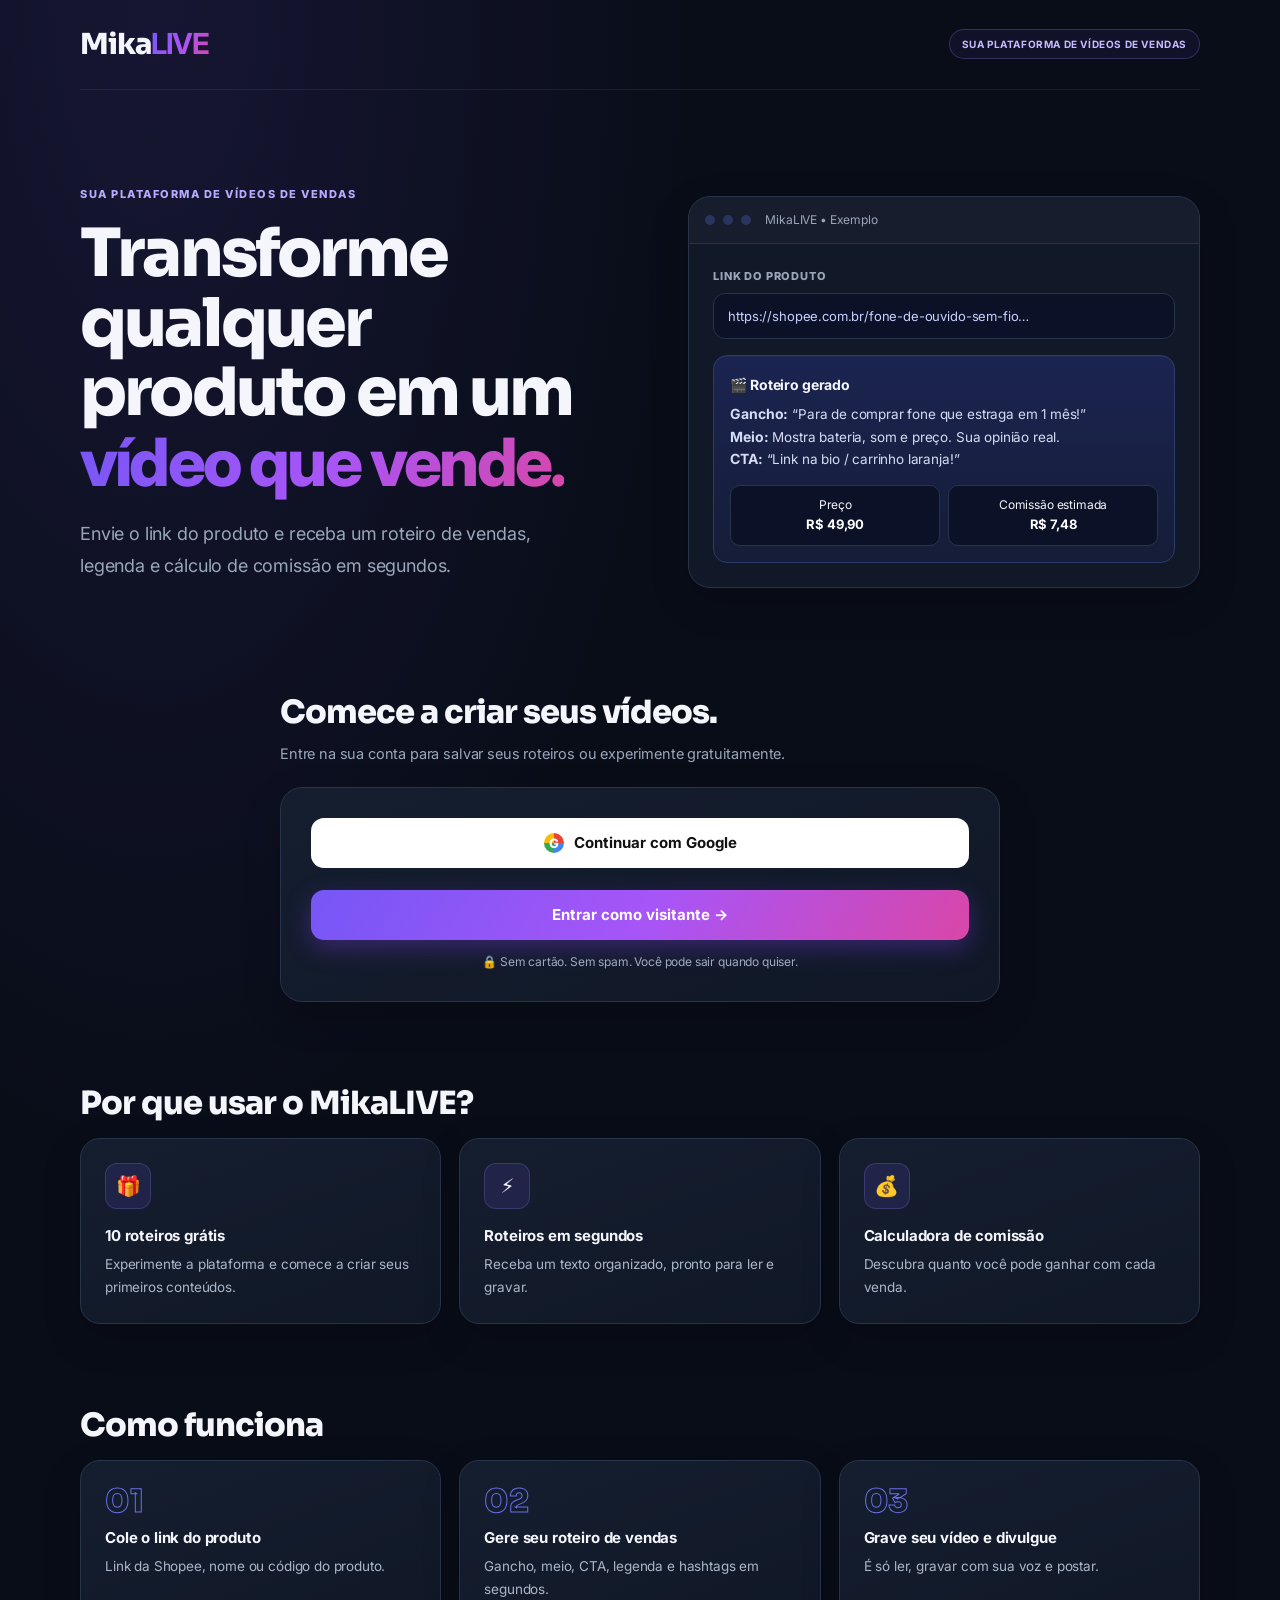
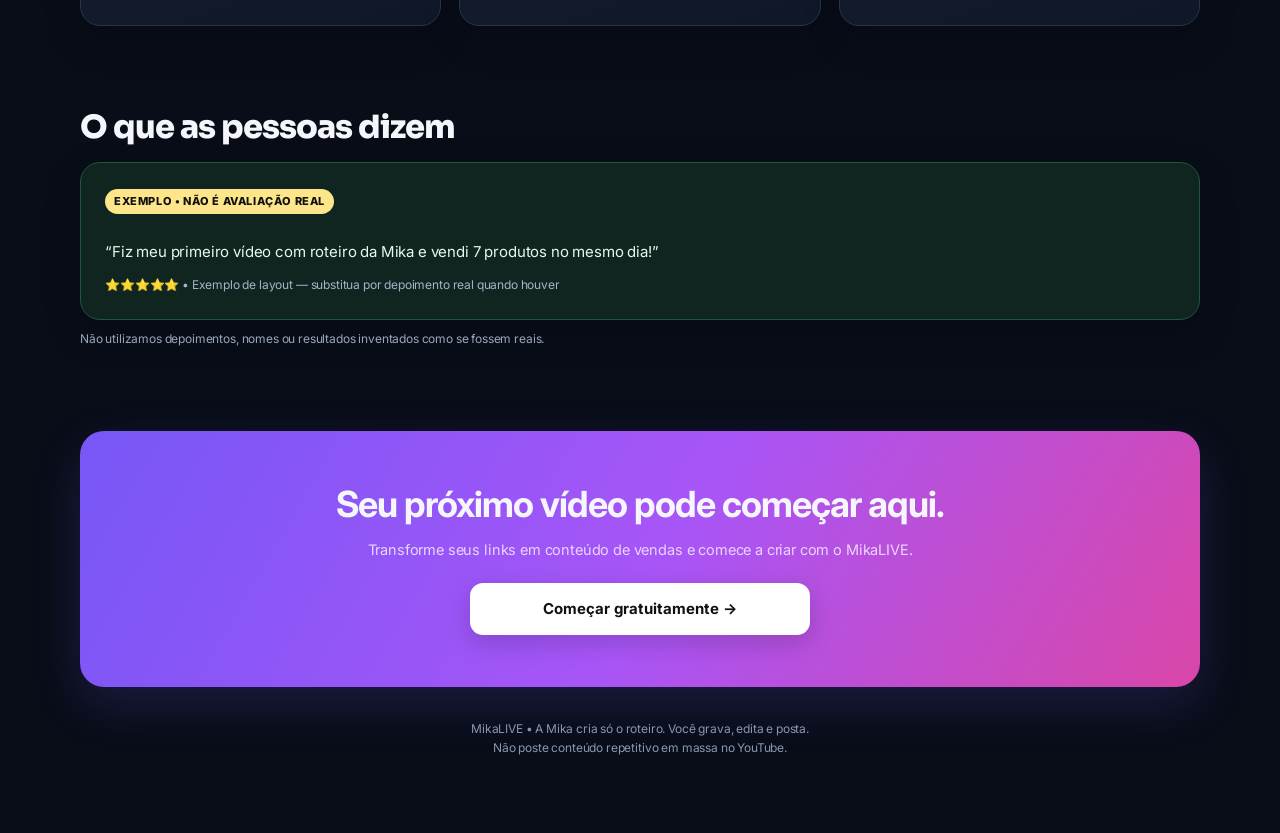
==== index.html @ 0f3ef3e4 "Organiza painel visual de resultados e comissões" ====
<!DOCTYPE html>
<html lang="pt-BR">

<head>
    <meta charset="UTF-8">
    <meta name="viewport" content="width=device-width, initial-scale=1.0, maximum-scale=1.0, user-scalable=no">
    <title>MikaLIVE - Transforme qualquer produto em um vídeo que vende</title>
    <meta name="description"
        content="Envie o link do produto e receba um roteiro de vendas, legenda e cálculo de comissão em segundos.">
    <script src="https://accounts.google.com/gsi/client" async defer></script>
    <link
        href="https://fonts.googleapis.com/css2?family=Inter:wght@400;500;600;700;800&family=Sora:wght@600;700;800&display=swap"
        rel="stylesheet">
    <link rel="stylesheet" href="./assets/css/style.css">
</head>

<body>

    <!-- ============ PAGINA INICIAL NOVA ============ -->
    <main class="landing" id="landing">
        <header class="top">
            <div class="logo">Mika<b>LIVE</b></div>
            <div class="badge-top">SUA PLATAFORMA DE VÍDEOS DE VENDAS</div>
        </header>

        <!-- SECAO 1 - HERO -->
        <section>
            <p class="eyebrow">Sua plataforma de vídeos de vendas</p>
            <h1>Transforme qualquer produto em um <em>vídeo que vende.</em></h1>
            <p class="sub">Envie o link do produto e receba um roteiro de vendas, legenda e cálculo de comissão em
                segundos.</p>

            <div class="demo" aria-label="Exemplo de como funciona">
                <div class="demo-head"><span class="dot"></span><span class="dot"></span><span
                        class="dot"></span><span>MikaLIVE • Exemplo</span></div>
                <div class="demo-body">
                    <div class="demo-label">Link do produto</div>
                    <div class="demo-link">https://shopee.com.br/fone-de-ouvido-sem-fio…</div>
                    <div class="demo-roteiro">
                        <b>🎬 Roteiro gerado</b>
                        <p><b>Gancho:</b> “Para de comprar fone que estraga em 1 mês!”<br><b>Meio:</b> Mostra bateria,
                            som e preço. Sua opinião real.<br><b>CTA:</b> “Link na bio / carrinho laranja!”</p>
                        <div class="demo-cta">
                            <div>Preço<b>R$ 49,90</b></div>
                            <div>Comissão estimada<b>R$ 7,48</b></div>
                        </div>
                    </div>
                </div>
            </div>
        </section>

        <!-- SECAO 2 - ENTRADA -->
        <section class="secao" id="area-entrada">
            <h2>Comece a criar seus vídeos.</h2>
            <p class="desc">Entre na sua conta para salvar seus roteiros ou experimente gratuitamente.</p>
            <div class="card-entrada">
                <button class="btn btn-google" id="btnGoogle" onclick="loginGoogle()"><span class="g-icon">G</span>
                    Continuar com Google</button>
                <div id="google-btn-area" style="display:flex;justify-content:center;margin-top:10px"></div>
                <button class="btn btn-visitante" id="btnVisitante" onclick="entrarVisitante()">Entrar como visitante
                    →</button>
                <p class="micro">🔒 Sem cartão. Sem spam. Você pode sair quando quiser.</p>
            </div>
        </section>

        <!-- SECAO 3 - BENEFICIOS -->
        <section class="secao">
            <h2 style="margin-bottom:16px">Por que usar o MikaLIVE?</h2>
            <div class="grid3">
                <div class="benef">
                    <div class="ico">🎁</div><b>10 roteiros grátis</b>
                    <p>Experimente a plataforma e comece a criar seus primeiros conteúdos.</p>
                </div>
                <div class="benef">
                    <div class="ico">⚡</div><b>Roteiros em segundos</b>
                    <p>Receba um texto organizado, pronto para ler e gravar.</p>
                </div>
                <div class="benef">
                    <div class="ico">💰</div><b>Calculadora de comissão</b>
                    <p>Descubra quanto você pode ganhar com cada venda.</p>
                </div>
            </div>
        </section>

        <!-- SECAO 4 - COMO FUNCIONA -->
        <section class="secao">
            <h2 style="margin-bottom:16px">Como funciona</h2>
            <div class="passos">
                <div class="passo">
                    <div class="num">01</div><b>Cole o link do produto</b>
                    <p>Link da Shopee, nome ou código do produto.</p>
                </div>
                <div class="passo">
                    <div class="num">02</div><b>Gere seu roteiro de vendas</b>
                    <p>Gancho, meio, CTA, legenda e hashtags em segundos.</p>
                </div>
                <div class="passo">
                    <div class="num">03</div><b>Grave seu vídeo e divulgue</b>
                    <p>É só ler, gravar com sua voz e postar.</p>
                </div>
            </div>
        </section>

        <!-- SECAO 5 - DEPOIMENTOS - ESTRUTURA, CONTEUDO DEMONSTRATIVO -->
        <section class="secao">
            <h2 style="margin-bottom:16px">O que as pessoas dizem</h2>
            <div class="depo">
                <span class="tag">EXEMPLO • NÃO É AVALIAÇÃO REAL</span>
                <p>“Fiz meu primeiro vídeo com roteiro da Mika e vendi 7 produtos no mesmo dia!”</p>
                <small>⭐⭐⭐⭐⭐ • Exemplo de layout — substitua por depoimento real quando houver</small>
            </div>
            <p style="font-size:12px;color:var(--muted);margin-top:10px">Não utilizamos depoimentos, nomes ou resultados
                inventados como se fossem reais.</p>
        </section>

        <!-- SECAO 6 - CHAMADA FINAL -->
        <section class="cta-final">
            <h2>Seu próximo vídeo pode começar aqui.</h2>
            <p>Transforme seus links em conteúdo de vendas e comece a criar com o MikaLIVE.</p>
            <button class="btn"
                onclick="document.getElementById('area-entrada').scrollIntoView({behavior:'smooth'})">Começar
                gratuitamente →</button>
        </section>
        <p class="footer">MikaLIVE • A Mika cria só o roteiro. Você grava, edita e posta.<br>Não poste conteúdo
            repetitivo em massa no YouTube.</p>
    </main>

    <!-- ============ APP - PRESERVADO V9.1 ============ -->
    <div class="app" id="app">
        <div class="topbar">
            <div class="logo" style="font-size:22px">Mika<b style="color:#9857FF">LIVE</b></div>
            <div>👤</div>
        </div>

        <div id="tela-inicio" class="tela ativa">
            <header class="home-welcome">
                <span class="module-kicker">SEU ESPAÇO DE CRIAÇÃO</span>
                <p>Olá,</p>
                <h1 id="saudacao">Criador 👋</h1>
                <span>O que vamos criar hoje?</span>
            </header>
            <section class="home-primary-action">
                <button class="btn-app btn-grad" onclick="irPara('tela-shop')">🛍️ Criar roteiro para Shopee →</button>
                <div class="home-shortcuts">
                    <button class="btn-app btn-ghost-app" onclick="irPara('tela-insta')">📸 Instagram</button>
                    <button class="btn-app btn-ghost-app" onclick="irPara('tela-youtube')">▶️ YouTube</button>
                    <button class="btn-app btn-ghost-app" onclick="irPara('tela-mikaia')">✨ Mika IA</button>
                </div>
            </section>
            <section class="home-overview" aria-label="Resumo da sua criação">
                <div class="home-section-heading">
                    <div><span class="module-kicker">VISÃO GERAL</span><h2>Seu progresso</h2></div>
                    <span>Resumo da biblioteca</span>
                </div>
                <div class="home-kpis">
                    <div class="card-app home-kpi-card"><span class="home-kpi-icon">✍️</span><b id="kpi-roteiros">1</b><span>Roteiros criados</span></div>
                    <div class="card-app home-kpi-card"><span class="home-kpi-icon">🛍️</span><b id="kpi-produtos">1</b><span>Produtos salvos</span></div>
                </div>
            </section>
            <section class="card-app home-panel">
                <div class="home-panel-heading"><div><span class="module-kicker">CONTINUE DE ONDE PAROU</span><h2>Conteúdos recentes</h2></div><span>Seus últimos roteiros</span></div>
                <div id="lista-recentes"></div>
                <button class="btn-app btn-ghost-app" onclick="irPara('tela-conteudos')">Ver toda a biblioteca →</button>
            </section>
            <section class="card-app home-panel">
                <div class="home-panel-heading"><div><span class="module-kicker">SUA ROTINA</span><h2>Planejamento de hoje</h2></div><span>O que está na sua agenda</span></div>
                <div id="calendario-hoje"><p>Nenhum conteúdo planejado pra hoje.</p></div>
                <button class="btn-app btn-ghost-app" onclick="irPara('tela-calendario')">Abrir calendário →</button>
            </section>
        </div>

        <div id="tela-shop" class="tela">
            <header class="module-intro">
                <span class="module-kicker">CRIAÇÃO DE CONTEÚDO • SHOPEE</span>
                <h2>🛍️ Roteiro para Shopee</h2>
                <p>Transforme as informações de um produto em um roteiro curto para apresentar e divulgar.</p>
            </header>

            <div class="aviso-seguro">Dica: descreva o produto com sinceridade e compartilhe sua experiência real. Não prometa resultados que não pode garantir.</div>

            <section class="card-app module-card">
                <div class="module-card-heading">
                    <span class="module-step">01</span>
                    <div><b>Informações do produto</b><p>Preencha os dados para montar seu roteiro.</p></div>
                </div>
                <div class="module-fields">
                    <div class="module-field module-field-wide">
                        <label for="link-shop">Link, código ou nome do produto</label>
                        <input id="link-shop" placeholder="Cole o link da Shopee ou informe o código">
                        <small>Se tiver o link, cole aqui. Também pode informar o nome ou código.</small>
                    </div>
                    <div class="module-field">
                        <label for="nome-produto">Nome do produto</label>
                        <input id="nome-produto" placeholder="Ex.: Fone Bluetooth">
                    </div>
                    <div class="module-field">
                        <label for="preco-produto">Preço do produto</label>
                        <input id="preco-produto" placeholder="Ex.: 49,90" inputmode="decimal">
                    </div>
                    <div class="module-field module-field-wide">
                        <label for="desc-produto">O que o produto faz?</label>
                        <textarea id="desc-produto" rows="3" placeholder="Descreva as principais características e utilidades."></textarea>
                    </div>
                    <div class="module-field module-field-wide">
                        <label for="shop-opiniao">Sua opinião ou experiência</label>
                        <textarea id="shop-opiniao" rows="3" placeholder="O que você achou? O que gostou ou não gostou?"></textarea>
                        <small>Use sua opinião verdadeira para deixar o conteúdo mais autêntico.</small>
                    </div>
                </div>
            </section>

            <section class="card-app module-card module-actions">
                <div class="module-card-heading">
                    <span class="module-step">02</span>
                    <div><b>Crie seu roteiro</b><p>Escolha uma das opções para gerar o texto.</p></div>
                </div>
                <button class="btn-app btn-grad" style="background:linear-gradient(135deg,#823DF0,#EC4899)" onclick="gerarVideoShop()">Gerar roteiro básico →</button>
                <button class="btn-app btn-dark" onclick="gerarComIA('shop')">✨ Gerar roteiro com IA</button>
            </section>

            <section class="card-app module-card">
                <div class="module-card-heading">
                    <span class="module-step">03</span>
                    <div><b>Calcular comissão</b><p>Faça uma estimativa com base no preço e na taxa.</p></div>
                </div>
                <div class="module-fields module-fields-compact">
                    <div class="module-field">
                        <label for="calc-preco">Preço do produto</label>
                        <input id="calc-preco" placeholder="Ex.: 89,90" inputmode="decimal">
                    </div>
                    <div class="module-field">
                        <label for="calc-taxa">Comissão (%)</label>
                        <input id="calc-taxa" placeholder="Ex.: 15" inputmode="decimal">
                    </div>
                </div>
                <button class="btn-app btn-ghost-app" onclick="calcularComissao()">Calcular estimativa</button>
                <p id="calc-resultado" class="module-result-note"></p>
            </section>

            <section id="resultado-shop" class="module-output" style="display:none">
                <div class="card-app">
                    <div class="module-card-heading"><span class="module-step">04</span><div><b>Seu roteiro está pronto</b><p>Revise o texto antes de gravar.</p></div></div>
                    <p id="roteiro-shop" class="module-generated-text"></p>
                </div>
                <div class="module-output-actions">
                    <button class="btn-app btn-dark" onclick="copiarTexto('roteiro-shop')">Copiar roteiro</button>
                    <button class="btn-app btn-grad" style="background:linear-gradient(135deg,#823DF0,#EC4899)" onclick="salvarVideoAtual()">Salvar roteiro</button>
                </div>
                <div id="aviso-duplicado" style="display:none;background:#2A220A;border:1px solid #7C5A00;color:#FDE68A;padding:12px;border-radius:12px;font-size:12px;margin-top:10px"></div>
            </section>

            <section class="card-app module-card module-secondary">
                <b>Produtos usados recentemente</b>
                <p>Seus últimos produtos adicionados aparecem aqui.</p>
                <div id="lista-produtos"></div>
            </section>
            <input id="loja-produto" type="hidden" value="">
        </div>

        <div id="tela-insta" class="tela">
            <header class="module-intro">
                <span class="module-kicker">CRIAÇÃO DE CONTEÚDO • INSTAGRAM</span>
                <h2>📸 Conteúdo para Instagram</h2>
                <p>Monte um roteiro para Reels, uma legenda e hashtags a partir do tema e da sua opinião.</p>
            </header>

            <section class="card-app module-card">
                <div class="module-card-heading">
                    <span class="module-step">01</span>
                    <div><b>Sobre o que será o vídeo?</b><p>Conte qual é o assunto e dê seu ponto de vista.</p></div>
                </div>
                <div class="module-fields">
                    <div class="module-field module-field-wide">
                        <label for="tema-insta">Tema ou nome do produto</label>
                        <input id="tema-insta" placeholder="Ex.: Achadinho para organizar a cozinha">
                    </div>
                    <div class="module-field module-field-wide">
                        <label for="insta-opiniao">Sua opinião ou experiência</label>
                        <textarea id="insta-opiniao" rows="3" placeholder="O que você pensa ou viveu sobre esse assunto?"></textarea>
                        <small>Esse campo ajuda a criar um conteúdo mais pessoal e original.</small>
                    </div>
                    <div class="module-field">
                        <label for="estilo-insta">Estilo do vídeo</label>
                        <select id="estilo-insta">
                            <option value="viral">Gancho forte</option>
                            <option value="tutorial">Tutorial rápido</option>
                            <option value="depoimento">Relato pessoal</option>
                            <option value="humor">Humor / Trend</option>
                            <option value="comparacao">Comparação</option>
                        </select>
                    </div>
                    <div class="module-field">
                        <label for="nicho-insta">Categoria do conteúdo</label>
                        <select id="nicho-insta">
                            <option value="beleza">Beleza / Skincare</option>
                            <option value="casa">Casa / Utilidades</option>
                            <option value="moda">Moda / Acessórios</option>
                            <option value="fitness">Fitness / Saúde</option>
                            <option value="geral">Geral / Achadinhos</option>
                        </select>
                    </div>
                    <div class="module-field module-field-wide">
                        <label for="link-insta-shop">Link do produto (opcional)</label>
                        <input id="link-insta-shop" placeholder="Cole o link para incluir na legenda">
                    </div>
                </div>
            </section>

            <section class="card-app module-card module-actions">
                <div class="module-card-heading">
                    <span class="module-step">02</span>
                    <div><b>Gerar conteúdo</b><p>Crie uma primeira versão e depois revise com seu jeito de falar.</p></div>
                </div>
                <button class="btn-app btn-grad" onclick="gerarVideoInsta()">Gerar roteiro e legenda →</button>
                <button class="btn-app btn-dark" onclick="gerarComIA('insta')">✨ Gerar com IA</button>
            </section>

            <section class="card-app module-card module-tools">
                <div class="module-card-heading">
                    <span class="module-step">03</span>
                    <div><b>Ferramentas extras</b><p>Recursos rápidos para complementar sua publicação.</p></div>
                </div>
                <div class="module-tool-grid">
                    <button class="btn-app btn-ghost-app" onclick="gerarLegendasEstilos()">Criar 3 opções de legenda</button>
                    <button class="btn-app btn-ghost-app" onclick="mostrarBancoHashtags()">Ver ideias de hashtags</button>
                    <button class="btn-app btn-ghost-app" onclick="gerarCTA()">Criar chamada para comentários</button>
                </div>
                <p id="ferramenta-insta-resultado" class="module-generated-text module-tool-result"></p>
            </section>

            <section id="resultado-insta" class="module-output" style="display:none">
                <div class="card-app"><b>Roteiro do vídeo</b><p id="roteiro-insta" class="module-generated-text"></p></div>
                <div class="card-app"><b>Legenda da publicação</b><p id="legenda-insta" class="module-generated-text"></p></div>
                <div class="card-app"><b>Hashtags</b><p id="hashtags-insta" class="module-generated-text"></p></div>
                <div class="module-output-actions">
                    <button class="btn-app btn-dark" onclick="copiarTexto('legenda-insta')">Copiar legenda</button>
                    <button class="btn-app btn-dark" onclick="copiarTexto('hashtags-insta')">Copiar hashtags</button>
                    <button class="btn-app btn-grad" onclick="salvarVideoAtual()">Salvar conteúdo</button>
                </div>
            </section>
        </div>

        <div id="tela-youtube" class="tela">
            <header class="module-intro">
                <span class="module-kicker">CRIAÇÃO DE CONTEÚDO • YOUTUBE</span>
                <h2>▶️ Roteiro para YouTube</h2>
                <p>Organize suas ideias para criar vídeos originais, com sua voz, experiência e opinião.</p>
            </header>

            <div class="aviso-seguro">Importante: use o roteiro como ponto de partida. Revise, acrescente sua experiência e evite publicar vídeos repetitivos ou conteúdo que não represente sua opinião.</div>

            <section class="card-app module-card">
                <div class="module-card-heading">
                    <span class="module-step">01</span>
                    <div><b>Planeje seu vídeo</b><p>Informe o assunto e o que você tem a dizer sobre ele.</p></div>
                </div>
                <div class="module-fields">
                    <div class="module-field module-field-wide">
                        <label for="tema-yt">Tema ou título provisório</label>
                        <input id="tema-yt" placeholder="Ex.: Testei um fone barato por 7 dias">
                    </div>
                    <div class="module-field module-field-wide">
                        <label for="yt-opiniao">Sua opinião e experiência</label>
                        <textarea id="yt-opiniao" rows="4" placeholder="Conte o que aconteceu, o que funcionou e o que você concluiu."></textarea>
                        <small>Escreva pelo menos alguns detalhes. Sua experiência é a base do roteiro.</small>
                    </div>
                    <div class="module-field module-field-wide">
                        <label for="canal-yt">Link do canal (opcional)</label>
                        <input id="canal-yt" placeholder="https://youtube.com/@seucanal">
                    </div>
                </div>
            </section>

            <section class="card-app module-card module-actions">
                <div class="module-card-heading">
                    <span class="module-step">02</span>
                    <div><b>Prepare seu conteúdo</b><p>Gere um roteiro ou receba ideias de títulos para o tema.</p></div>
                </div>
                <button class="btn-app btn-grad" onclick="gerarComIASeguroYT()">Gerar roteiro com IA →</button>
                <button class="btn-app btn-ghost-app" onclick="gerarTitulosYTSeguro()">Sugerir 3 títulos</button>
                <p id="ferramenta-yt-resultado" class="module-generated-text module-tool-result"></p>
            </section>

            <section id="resultado-yt-ia" class="module-output" style="display:none">
                <div class="card-app">
                    <div class="module-card-heading"><span class="module-step">03</span><div><b>Seu roteiro</b><p>Leia, adapte e confira antes de salvar.</p></div></div>
                    <p id="roteiro-yt-ia" class="module-generated-text"></p>
                    <div class="module-checklist">
                        <label><input type="checkbox" id="check-humano"> Vou gravar com minha voz e adaptar o texto.</label>
                        <label><input type="checkbox" id="check-original"> O roteiro contém minha opinião e é original.</label>
                    </div>
                    <div class="module-output-actions">
                        <button class="btn-app btn-dark" onclick="copiarTexto('roteiro-yt-ia')">Copiar roteiro</button>
                        <button class="btn-app btn-grad" onclick="salvarVideoYTSeguro()">Salvar após revisar</button>
                    </div>
                </div>
            </section>
        </div>

        <div id="tela-mikaia" class="tela">
            <header class="module-intro">
                <span class="module-kicker">ASSISTENTE DE CRIAÇÃO</span>
                <h2>✨ Mika IA</h2>
                <p>Transforme sua ideia em conteúdo. Conte o que deseja criar, escolha a plataforma e revise a sugestão.</p>
            </header>

            <section class="card-app module-card mika-idea-card">
                <div class="module-card-heading">
                    <span class="module-step">01</span>
                    <div><b>Comece pela sua ideia</b><p>Quanto mais contexto você informar, mais útil será a sugestão.</p></div>
                </div>
                <div class="module-fields mika-input-fields">
                    <div class="module-field module-field-wide">
                        <label for="mika-tema">O que você quer criar?</label>
                        <textarea id="mika-tema" rows="4" placeholder="Ex.: vídeo sobre um fone Bluetooth, preço, benefícios e o que achei do produto."></textarea>
                        <small>Inclua detalhes importantes, sua opinião e sua experiência real.</small>
                    </div>
                    <div class="module-field module-field-wide">
                        <label for="mika-plataforma">Escolha onde vai publicar</label>
                        <select id="mika-plataforma">
                            <option value="shop">🛍️ Shopee</option>
                            <option value="insta">📸 Instagram</option>
                            <option value="youtube">▶️ YouTube</option>
                        </select>
                    </div>
                </div>
                <div class="mika-create-action">
                    <button class="btn-app btn-grad" onclick="perguntarMikaIA()">✨ Criar com Mika IA</button>
                    <p>A resposta aparecerá na etapa de resultado, logo abaixo.</p>
                </div>
            </section>

            <section class="card-app module-card mika-adjust-card">
                <div class="module-card-heading">
                    <span class="module-step">02</span>
                    <div><b>Personalize a resposta</b><p>Depois de gerar o conteúdo, escolha um ajuste para pedir outra versão.</p></div>
                </div>
                <div class="module-tool-grid mika-adjust-grid">
                    <button class="btn-app btn-ghost-app" onclick="melhorarMika('mais profissional')">Mais profissional</button>
                    <button class="btn-app btn-ghost-app" onclick="melhorarMika('mais persuasivo')">Mais persuasivo</button>
                    <button class="btn-app btn-ghost-app" onclick="melhorarMika('mais curto')">Mais curto</button>
                    <button class="btn-app btn-ghost-app" onclick="melhorarMika('mais engraçado')">Mais descontraído</button>
                    <button class="btn-app btn-ghost-app" onclick="melhorarMika('outro gancho')">Outro gancho</button>
                    <button class="btn-app btn-ghost-app" onclick="melhorarMika('outra versão')">Outra versão</button>
                    <button class="btn-app btn-ghost-app" onclick="melhorarMika('melhor CTA')">Melhor chamada para ação</button>
                </div>
            </section>

            <section class="card-app module-card module-output mika-result-card">
                <div class="module-card-heading">
                    <span class="module-step">03</span>
                    <div><b>Seu conteúdo gerado</b><p>Leia, revise e adapte o texto antes de publicar.</p></div>
                </div>
                <p id="mika-resposta" class="module-generated-text">Sua resposta aparecerá aqui depois que você criar o conteúdo.</p>
                <div class="module-output-actions">
                    <button class="btn-app btn-dark" onclick="copiarTexto('mika-resposta')">📋 Copiar conteúdo</button>
                    <button class="btn-app btn-grad" onclick="salvarMikaIAComoRoteiro()">✅ Salvar como roteiro</button>
                </div>
            </section>
        </div>
        <div id="tela-conteudos" class="tela">
            <header class="module-intro">
                <span class="module-kicker">SUA BIBLIOTECA</span>
                <h2>📚 Meus Conteúdos</h2>
                <p>Todos os seus roteiros em um só lugar. Pesquise, filtre e encontre o conteúdo que deseja usar.</p>
            </header>

            <section class="card-app module-card library-toolbar">
                <div class="library-toolbar-heading">
                    <span class="library-toolbar-icon">⌕</span>
                    <div><b>Encontre um conteúdo</b><p>Pesquise pelo nome ou pelo tema do roteiro.</p></div>
                </div>
                <label for="busca-conteudo">Pesquisar na biblioteca</label>
                <input id="busca-conteudo" placeholder="Digite o nome ou tema..." oninput="renderListaVideos()">
                <div class="library-filter-heading">
                    <b>Filtrar conteúdos</b>
                    <span>Escolha uma plataforma ou veja todos.</span>
                </div>
                <div class="abas library-tabs">
                    <button class="aba ativa" id="aba-res-shop" onclick="filtrarRoteirosPorPlataforma('shop')">🛍️ Shopee</button>
                    <button class="aba" id="aba-res-insta" onclick="filtrarRoteirosPorPlataforma('instagram')">📸 Instagram</button>
                    <button class="aba" id="aba-res-yt" onclick="filtrarRoteirosPorPlataforma('youtube')">▶️ YouTube</button>
                    <button class="aba" id="aba-res-todos" onclick="filtrarRoteirosPorPlataforma('todos')">Todos</button>
                    <button class="aba" id="aba-fav" onclick="filtrarFavoritos()">⭐ Favoritos</button>
                </div>
            </section>

            <section class="library-results">
                <div class="library-results-heading">
                    <div><span class="module-kicker">SUA COLEÇÃO</span><b>Conteúdos salvos</b></div>
                    <span>Os roteiros encontrados aparecem aqui.</span>
                </div>
                <div id="lista-videos"></div>
                <div class="library-footer">
                    <p>Gerencie seus conteúdos salvos nesta biblioteca.</p>
                    <button class="btn-app btn-ghost-app library-clear" onclick="limparVideos()">Limpar todos</button>
                </div>
            </section>
        </div>
        <div id="tela-calendario" class="tela">
            <header class="module-intro">
                <span class="module-kicker">ORGANIZAÇÃO E ROTINA</span>
                <h2>📅 Calendário</h2>
                <p>Organize suas ideias e acompanhe o que pretende publicar em cada plataforma.</p>
            </header>

            <section class="card-app module-card calendar-create-card">
                <div class="module-card-heading">
                    <span class="module-step">01</span>
                    <div><b>Planeje uma publicação</b><p>Adicione o tema, escolha a plataforma e defina quando pretende publicar.</p></div>
                </div>
                <div class="module-fields calendar-fields">
                    <div class="module-field module-field-wide">
                        <label for="cal-tema">O que você pretende publicar?</label>
                        <input id="cal-tema" placeholder="Ex.: análise de um produto">
                    </div>
                    <div class="module-field">
                        <label for="cal-plataforma">Onde vai publicar?</label>
                        <select id="cal-plataforma">
                            <option value="shop">🛍️ Shopee</option>
                            <option value="instagram">📸 Instagram</option>
                            <option value="youtube">▶️ YouTube</option>
                        </select>
                    </div>
                    <div class="module-field">
                        <label for="cal-data">Quando pretende publicar?</label>
                        <input id="cal-data" type="date">
                    </div>
                </div>
                <div class="calendar-save-action">
                    <button class="btn-app btn-grad" onclick="salvarCalendario()">＋ Adicionar ao calendário</button>
                    <p>Seu planejamento ficará disponível na lista abaixo.</p>
                </div>
            </section>

            <section class="library-results calendar-list">
                <div class="library-results-heading">
                    <div><span class="module-kicker">SUA AGENDA</span><b>Seus planejamentos</b></div>
                    <span>Consulte os conteúdos organizados por data.</span>
                </div>
                <div id="lista-calendario"></div>
            </section>
        </div>
        <div id="tela-comissao" class="tela">
            <header class="module-intro">
                <span class="module-kicker">ACOMPANHAMENTO FINANCEIRO</span>
                <h2>💰 Resultados</h2>
                <p>Acompanhe suas comissões, confira os registros e faça simulações sem misturar estimativas com vendas reais.</p>
            </header>

            <section class="card-app module-card results-real">
                <div class="results-heading">
                    <span class="results-icon">R$</span>
                    <div><b>Vendas reais</b><p>Comissões registradas como resultado confirmado.</p></div>
                </div>
                <div class="results-metrics">
                    <div><small>Comissão total</small><b id="comissao-real-total">R$ 0,00</b></div>
                    <div><small>Vendas registradas</small><b id="comissao-real-vendas">0</b></div>
                </div>
                <div class="results-list-heading"><b>Registros de vendas</b><span>Seus resultados reais</span></div>
                <div id="lista-comissao-real"></div>
            </section>

            <section class="card-app module-card results-simulated">
                <div class="results-heading">
                    <span class="results-icon">↗</span>
                    <div><b>Simulador de comissão</b><p>Teste valores e cenários. Simulações não representam vendas confirmadas.</p></div>
                </div>
                <div class="results-metrics">
                    <div><small>Comissão estimada</small><b id="comissao-sim-total">R$ 0,00</b></div>
                    <div><small>Simulações</small><b id="comissao-sim-vendas">0</b></div>
                </div>
                <div class="module-output-actions">
                    <button class="btn-app btn-dark" onclick="simularVenda()">＋ Simular venda</button>
                    <button class="btn-app btn-ghost-app" onclick="limparSimulacao()">Limpar simulações</button>
                </div>
            </section>

            <section class="card-app module-card api-test-card">
                <div class="module-card-heading">
                    <span class="module-step">API</span>
                    <div><b>Teste de integração</b><p>Área técnica para consultar a API de comissão usando dados de teste.</p></div>
                </div>
                <div class="module-fields">
                    <div class="module-field"><label for="api-order">Order ID</label><input id="api-order" placeholder="Identificador do pedido"></div>
                    <div class="module-field"><label for="api-valor">Valor do pedido</label><input id="api-valor" placeholder="Ex.: 89,90" inputmode="decimal"></div>
                </div>
                <button class="btn-app btn-dark" onclick="testarAPIComissao()">Testar integração →</button>
                <p id="api-resultado" class="module-generated-text"></p>
            </section>
        </div>
        <div id="tela-conta" class="tela">
            <header class="module-intro">
                <span class="module-kicker">PREFERÊNCIAS E CONFIGURAÇÕES</span>
                <h2>👤 Minha Conta</h2>
                <p>Gerencie seu perfil, conexões, cópias de segurança e opções de segurança.</p>
            </header>
            <div class="account-groups">
            <div class="grupo-conta"><button class="grupo-header"
                    onclick="abrirGrupoConta('g-perfil',this)"><span>👤</span>
                    <div style="flex:1"><b>Perfil</b><small id="perfil-detalhe"
                            style="color:var(--muted);font-size:12px;display:block">Visitante</small></div>
                    <span>›</span>
                </button>
                <div class="grupo-conteudo" id="g-perfil"><small id="sessao-info" style="color:#4ADE80"></small><button
                        class="btn-app btn-ghost-app" onclick="sair()">Sair do app</button><button
                        class="btn-app btn-ghost-app" onclick="sairDoGoogle()">Sair do Google</button><button
                        class="btn-app btn-ghost-app" onclick="irPara('tela-comissao')">💰 Ver Resultados
                        →</button><button class="btn-app btn-ghost-app" onclick="irPara('tela-calendario')">📅 Ver
                        Calendário →</button></div>
            </div>
            <div class="grupo-conta"><button class="grupo-header"
                    onclick="abrirGrupoConta('grupo-nuvem',this)"><span>☁️</span>
                    <div style="flex:1"><b>Nuvem</b><small id="resumo-nuvem"
                            style="color:var(--muted);font-size:12px;display:block">Não conectada</small></div><span
                        id="dot-nuvem">🔴</span><span>›</span>
                </button>
                <div class="grupo-conteudo" id="grupo-nuvem"><input id="cloud-url" placeholder="Supabase URL"><input
                        id="cloud-key" placeholder="Supabase anon key"><button class="btn-app btn-dark"
                        onclick="salvarConfigNuvem()">Salvar nuvem</button>
                    <p id="cloud-status" style="font-size:12px;margin-top:8px"></p>
                </div>
            </div>
            <div class="grupo-conta"><button class="grupo-header"
                    onclick="abrirGrupoConta('grupo-chaves',this)"><span>🔑</span>
                    <div style="flex:1"><b>Chaves Públicas</b><small id="resumo-chaves"
                            style="color:var(--muted);font-size:12px;display:block">Nenhuma salva</small></div>
                    <span>›</span>
                </button>
                <div class="grupo-conteudo" id="grupo-chaves"><select id="key-servico">
                        <option value="shop">🛍️ Shopee</option>
                        <option value="instagram">📸 Instagram</option>
                        <option value="youtube">▶️ YouTube</option>
                        <option value="pagamento">💰 Pagamento / Pix</option>
                    </select><input id="key-publica" placeholder="Cole a chave pública"><button class="btn-app btn-dark"
                        onclick="salvarChaveAssinante()">Salvar chave</button><button class="btn-app btn-ghost-app"
                        onclick="removerChaveAssinante()">Remover</button>
                    <p id="key-status" style="font-size:12px;margin-top:8px"></p>
                    <div id="lista-chaves-assinante" style="font-size:12px"></div>
                </div>
            </div>
            <div class="grupo-conta"><button class="grupo-header"
                    onclick="abrirGrupoConta('grupo-conta-2',this)"><span>💾</span>
                    <div style="flex:1"><b>Backup</b><small
                            style="color:var(--muted);font-size:12px;display:block">Exportar e importar</small></div>
                    <span>›</span>
                </button>
                <div class="grupo-conteudo" id="grupo-conta-2"><button class="btn-app btn-ghost-app"
                        onclick="exportarDados()">Exportar backup</button><label class="btn-app btn-ghost-app"
                        style="display:flex;justify-content:center;cursor:pointer">Importar backup<input type="file"
                            accept=".json" onchange="importarDados(event)" style="display:none"></label><button
                        class="btn-app btn-ghost-app" onclick="restaurarBackupAutomatico()">↩️ Restaurar
                        automático</button><button class="btn-app btn-ghost-app" onclick="tentarSyncCloud()">☁️
                        Sincronizar</button><button class="btn-app btn-ghost-app" onclick="baixarDaNuvem()">⬇️ Baixar da
                        nuvem</button></div>
            </div>
            <div class="grupo-conta"><button class="grupo-header"
                    onclick="abrirGrupoConta('grupo-conta-3',this)"><span>🛡️</span>
                    <div style="flex:1"><b>Segurança</b><small
                            style="color:var(--muted);font-size:12px;display:block">Log e apagar chaves</small></div>
                    <span>›</span>
                </button>
                <div class="grupo-conteudo" id="grupo-conta-3"><button class="btn-app btn-ghost-app"
                        onclick="verLogSeguranca()">🛡️ Ver log</button><button class="btn-app btn-ghost-app"
                        onclick="apagarTodasChaves()">🧹 Apagar chaves</button><br><small id="log-erros-info"
                        style="color:#F59E0B"></small><br><span id="sync-texto"
                        style="font-size:12px;color:var(--muted)"></span></div>
            </div>
            <div class="grupo-conta"><button class="grupo-header"
                    onclick="abrirGrupoConta('grupo-politica',this)"><span>📄</span>
                    <div style="flex:1"><b>Política</b><small
                            style="color:var(--muted);font-size:12px;display:block">Como usamos seus dados</small></div>
                    <span>›</span>
                </button>
                <div class="grupo-conteudo" id="grupo-politica">
                    <div class="card-app" style="margin:0">
                        <p style="font-size:13px;color:var(--muted)">1. A MikaLIVE não posta vídeo sozinha.<br>2. Você é
                            responsável pelo que posta.<br>3. Não copie vídeo de outro canal.<br>4. Não prometa cura /
                            ganho garantido.<br>5. No YouTube, não poste conteúdo repetitivo em massa.</p>
                    </div>
                </div>
            </div>
        
            </div>
        </div>

        <div id="tela-meus-videos" class="tela">
            <div id="lista-videos-2"></div>
        </div>
    </div>

    <nav class="menu-baixo" id="menuBaixo">
        <button onclick="irPara('tela-inicio')" id="m-inicio" class="ativo"><span>🏠</span>Início</button>
        <button onclick="irPara('tela-conteudos')" id="m-conteudos"><span>📚</span>Conteúdos</button>
        <button onclick="irPara('tela-shop')" id="m-shop" class="menu-centro"><span>🛍️</span>Shopee</button>
        <button onclick="irPara('tela-mikaia')" id="m-mikaia"><span>✨</span>Mika IA</button>
        <button onclick="irPara('tela-conta')" id="m-conta"><span>👤</span>Conta</button>
    </nav>

    <div id="modal-video" class="modal" onclick="if(event.target.id==='modal-video') fecharModal()">
        <div class="modal-box"><span style="color:#C084FC;cursor:pointer" onclick="fecharModal()">← Fechar</span>
            <h2 id="modal-titulo"></h2>
            <p id="modal-meta" style="color:var(--muted);font-size:12px"></p>
            <div class="card-app"><b>🎬 Roteiro</b>
                <p id="modal-roteiro" style="white-space:pre-line"></p>
            </div>
            <div class="card-app"><b>✍️ Legenda</b>
                <p id="modal-legenda" style="white-space:pre-line"></p>
            </div>
            <div class="card-app"><b>#️⃣ Hashtags</b>
                <p id="modal-hashtags" style="white-space:pre-line"></p>
            </div><button class="btn-app btn-dark" onclick="copiarModal()">📋 Copiar tudo</button><button
                class="btn-app btn-ghost-app" onclick="editarVideoModal()">✏️ Editar</button><button
                class="btn-app btn-ghost-app" onclick="favoritarVideoModal()">⭐ Favoritar</button><button
                class="btn-app" style="background:#EF4444;color:#fff" onclick="excluirVideoModal()">🗑️ Excluir</button>
        </div>
    </div>

    <script src="./assets/js/database.js"></script>
    <script src="./assets/js/auth.js"></script>
    <script src="./assets/js/navigation.js"></script>
    <script src="./assets/js/shopee.js"></script>
    <script src="./assets/js/instagram.js"></script>
    <script src="./assets/js/youtube.js"></script>
    <script src="./assets/js/app.js"></script>
</body>

</html>
---- assets/css/style.css ----
/* ============ MIKALIVE - PAGINA INICIAL PREMIUM ============ */
        :root {
            --bg: #080D20;
            --card: #151D38;
            --card2: #1A2345;
            --border: #232D55;
            --roxo: #823DF0;
            --roxo2: #9857FF;
            --grad: linear-gradient(135deg, #823DF0, #9857FF);
            --text: #F8FAFC;
            --muted: #A7B2CC;
            --verde: #22C55E;
            --verde-bg: #0F2A1D;
        }

        * {
            margin: 0;
            padding: 0;
            box-sizing: border-box;
            font-family: 'Inter', system-ui, sans-serif;
            -webkit-tap-highlight-color: transparent
        }

        body {
            background: var(--bg);
            color: var(--text);
            line-height: 1.6;
            overflow-x: hidden
        }

        a {
            color: inherit
        }

        button {
            font-family: inherit
        }

        /* LAYOUT */
        .landing {
            max-width: 480px;
            margin: 0 auto;
            padding: 0 20px 40px
        }

        @media(min-width:768px) {
            .landing {
                max-width: 720px;
                padding: 0 32px 60px
            }
        }

        @media(min-width:1024px) {
            .landing {
                max-width: 880px
            }
        }

        /* TOPO */
        .top {
            display: flex;
            align-items: center;
            justify-content: space-between;
            padding: 20px 0 8px
        }

        .logo {
            font-family: 'Sora', sans-serif;
            font-size: 26px;
            font-weight: 800;
            letter-spacing: -.5px
        }

        .logo b {
            background: var(--grad);
            -webkit-background-clip: text;
            -webkit-text-fill-color: transparent;
            background-clip: text
        }

        .badge-top {
            font-size: 11px;
            font-weight: 700;
            letter-spacing: .6px;
            color: var(--muted);
            border: 1px solid var(--border);
            padding: 7px 11px;
            border-radius: 999px;
            background: rgba(255, 255, 255, .03)
        }

        /* HERO */
        .eyebrow {
            font-size: 11px;
            font-weight: 800;
            letter-spacing: 1.2px;
            color: #C4B5FD;
            margin: 28px 0 12px;
            text-transform: uppercase
        }

        h1 {
            font-family: 'Sora', sans-serif;
            font-size: 38px;
            line-height: 1.08;
            font-weight: 800;
            letter-spacing: -1px
        }

        h1 em {
            font-style: normal;
            background: var(--grad);
            -webkit-background-clip: text;
            -webkit-text-fill-color: transparent;
            background-clip: text
        }

        .sub {
            color: var(--muted);
            font-size: 16px;
            line-height: 1.6;
            margin: 14px 0 22px;
            max-width: 520px
        }

        @media(min-width:768px) {
            h1 {
                font-size: 54px
            }

            .sub {
                font-size: 18px
            }
        }

        /* CARD DEMO - PARECE PRODUTO REAL */
        .demo {
            background: var(--card);
            border: 1px solid var(--border);
            border-radius: 20px;
            overflow: hidden;
            box-shadow: 0 20px 50px rgba(0, 0, 0, .35)
        }

        .demo-head {
            display: flex;
            align-items: center;
            gap: 8px;
            padding: 14px 16px;
            border-bottom: 1px solid var(--border)
        }

        .dot {
            width: 10px;
            height: 10px;
            border-radius: 50%;
            background: #2A355F
        }

        .demo-head span:last-child {
            font-size: 12px;
            color: var(--muted);
            margin-left: 6px
        }

        .demo-body {
            padding: 18px
        }

        .demo-label {
            font-size: 11px;
            font-weight: 800;
            letter-spacing: .8px;
            color: var(--muted);
            text-transform: uppercase
        }

        .demo-link {
            background: #0B1126;
            border: 1px solid var(--border);
            border-radius: 12px;
            padding: 12px 14px;
            font-size: 13px;
            color: #C7D2FE;
            margin: 8px 0 16px;
            word-break: break-all
        }

        .demo-roteiro {
            background: linear-gradient(180deg, #1B2450, #151D38);
            border: 1px solid #2E3A6D;
            border-radius: 14px;
            padding: 16px
        }

        .demo-roteiro b {
            font-size: 14px
        }

        .demo-roteiro p {
            font-size: 13.5px;
            color: #D6DCF5;
            line-height: 1.6;
            margin-top: 6px
        }

        .demo-cta {
            display: flex;
            gap: 8px;
            margin-top: 14px
        }

        .demo-cta div {
            flex: 1;
            background: #0B1126;
            border: 1px solid var(--border);
            border-radius: 10px;
            padding: 10px;
            text-align: center;
            font-size: 12px
        }

        .demo-cta b {
            display: block;
            font-size: 13px;
            color: #fff
        }

        /* ENTRADA */
        .secao {
            margin-top: 44px
        }

        .secao h2 {
            font-family: 'Sora', sans-serif;
            font-size: 26px;
            line-height: 1.2;
            font-weight: 800;
            letter-spacing: -.4px
        }

        .secao p.desc {
            color: var(--muted);
            font-size: 14.5px;
            margin: 8px 0 18px;
            line-height: 1.6
        }

        .card-entrada {
            background: var(--card);
            border: 1px solid var(--border);
            border-radius: 22px;
            padding: 22px
        }

        .btn {
            width: 100%;
            min-height: 56px;
            border: none;
            border-radius: 14px;
            font-size: 15px;
            font-weight: 700;
            cursor: pointer;
            display: flex;
            align-items: center;
            justify-content: center;
            gap: 10px;
            padding: 0 16px;
            transition: filter .15s, transform .12s
        }

        .btn:active {
            transform: scale(.98)
        }

        .btn:focus-visible {
            outline: 2px solid var(--roxo2);
            outline-offset: 2px
        }

        .btn-google {
            background: #fff;
            color: #111
        }

        .btn-google:hover {
            filter: brightness(.96)
        }

        .btn-visitante {
            background: var(--grad);
            color: #fff;
            margin-top: 12px;
            box-shadow: 0 8px 24px rgba(130, 61, 240, .35)
        }

        .btn-visitante:hover {
            filter: brightness(1.08)
        }

        .btn-ghost {
            background: transparent;
            border: 1px solid var(--border);
            color: #fff
        }

        .micro {
            font-size: 12px;
            color: var(--muted);
            text-align: center;
            margin-top: 12px
        }

        .g-icon {
            width: 20px;
            height: 20px;
            border-radius: 50%;
            background: conic-gradient(#EA4335 0 25%, #4285F4 0 50%, #34A853 0 75%, #FBBC05 0);
            display: inline-flex;
            align-items: center;
            justify-content: center;
            color: #fff;
            font-weight: 800;
            font-size: 13px;
            flex-shrink: 0
        }

        /* BENEFICIOS */
        .grid3 {
            display: grid;
            grid-template-columns: 1fr;
            gap: 12px
        }

        @media(min-width:768px) {
            .grid3 {
                grid-template-columns: 1fr 1fr 1fr
            }
        }

        .benef {
            background: var(--card);
            border: 1px solid var(--border);
            border-radius: 18px;
            padding: 20px;
            transition: transform .15s, border-color .15s
        }

        .benef:hover {
            transform: translateY(-2px);
            border-color: #3A4A80
        }

        .benef .ico {
            width: 44px;
            height: 44px;
            border-radius: 12px;
            background: rgba(130, 61, 240, .18);
            border: 1px solid rgba(130, 61, 240, .35);
            display: flex;
            align-items: center;
            justify-content: center;
            font-size: 20px;
            margin-bottom: 12px
        }

        .benef b {
            font-size: 15px;
            display: block
        }

        .benef p {
            font-size: 13.5px;
            color: var(--muted);
            margin-top: 6px;
            line-height: 1.6
        }

        /* COMO FUNCIONA */
        .passos {
            display: grid;
            grid-template-columns: 1fr;
            gap: 12px
        }

        @media(min-width:768px) {
            .passos {
                grid-template-columns: 1fr 1fr 1fr
            }
        }

        .passo {
            background: var(--card);
            border: 1px solid var(--border);
            border-radius: 18px;
            padding: 20px;
            position: relative
        }

        .passo .num {
            font-family: 'Sora', sans-serif;
            font-size: 32px;
            font-weight: 800;
            color: transparent;
            -webkit-text-stroke: 1px #6D6FE8;
            line-height: 1
        }

        .passo b {
            font-size: 15px;
            display: block;
            margin: 10px 0 6px
        }

        .passo p {
            font-size: 13.5px;
            color: var(--muted);
            line-height: 1.6
        }

        /* DEPOIMENTO - EXEMPLO, NAO REAL */
        .depo {
            background: var(--verde-bg);
            border: 1px solid #1E5A3A;
            border-radius: 18px;
            padding: 20px
        }

        .depo .tag {
            display: inline-block;
            font-size: 11px;
            font-weight: 800;
            letter-spacing: .6px;
            background: #FDE68A;
            color: #111;
            padding: 4px 9px;
            border-radius: 999px;
            margin-bottom: 12px
        }

        .depo p {
            font-size: 15px;
            line-height: 1.6;
            color: #E7F9EE
        }

        .depo small {
            color: #A7B2CC;
            font-size: 12px;
            display: block;
            margin-top: 12px
        }

        /* CTA FINAL */
        .cta-final {
            background: var(--grad);
            border-radius: 24px;
            padding: 28px 22px;
            text-align: center;
            margin-top: 44px
        }

        .cta-final h2 {
            font-size: 26px;
            line-height: 1.2
        }

        .cta-final p {
            font-size: 14.5px;
            color: #E9D5FF;
            margin: 10px 0 18px;
            line-height: 1.6
        }

        .cta-final .btn {
            background: #fff;
            color: #111;
            max-width: 340px;
            margin: 0 auto
        }

        .footer {
            font-size: 12px;
            color: var(--muted);
            text-align: center;
            margin-top: 22px;
            line-height: 1.6
        }

        /* APP - MANTIDO DO V9.1, SEM MUDANCA DE LOGICA */
        .app {
            display: none;
            max-width: 480px;
            margin: 0 auto;
            padding: 0 16px 120px
        }

        .app.visivel {
            display: block
        }

        .tela {
            display: none
        }

        .tela.ativa {
            display: block
        }

        .topbar {
            display: flex;
            justify-content: space-between;
            align-items: center;
            padding: 16px 0 10px
        }

        .card-app {
            background: var(--card);
            border: 1px solid var(--border);
            border-radius: 20px;
            padding: 20px;
            margin-bottom: 14px
        }

        input,
        textarea,
        select {
            width: 100%;
            padding: 14px;
            background: #0F1530;
            border: 1.5px solid var(--border);
            border-radius: 12px;
            color: #fff;
            font-size: 14px;
            margin-top: 8px;
            display: block;
            outline: none
        }

        input:focus,
        textarea:focus,
        select:focus {
            border-color: var(--roxo2)
        }

        label {
            font-size: 12px;
            font-weight: 700;
            color: var(--muted);
            margin-top: 14px;
            display: block
        }

        .btn-app {
            width: 100%;
            padding: 15px;
            border: none;
            border-radius: 14px;
            font-weight: 700;
            cursor: pointer;
            margin-top: 12px;
            display: flex;
            justify-content: center;
            gap: 8px;
            font-size: 14px
        }

        .btn-grad {
            background: var(--grad);
            color: #fff
        }

        .btn-dark {
            background: #fff;
            color: #111
        }

        .btn-ghost-app {
            background: #1D2747;
            border: 1px solid var(--border);
            color: #fff
        }

        .menu-baixo {
            position: fixed;
            bottom: 0;
            left: 0;
            right: 0;
            background: #0F1530;
            border-top: 1px solid var(--border);
            display: none;
            justify-content: space-around;
            padding: 10px 6px calc(12px + env(safe-area-inset-bottom));
            z-index: 100
        }

        .menu-baixo button {
            background: none;
            border: none;
            color: #7A84AC;
            font-size: 11px;
            display: flex;
            flex-direction: column;
            align-items: center;
            gap: 3px;
            padding: 6px 8px;
            cursor: pointer
        }

        .menu-baixo button.ativo {
            color: #fff;
            background: #2A2A60;
            border-radius: 12px
        }

        .menu-centro {
            width: 56px;
            height: 56px;
            border-radius: 50%;
            background: var(--grad);
            color: #fff !important;
            margin-top: -26px;
            box-shadow: 0 8px 20px rgba(130, 61, 240, .5);
            border: 3px solid #080D20 !important
        }

        .list-item {
            background: #1D2747;
            border: 1px solid var(--border);
            padding: 14px;
            border-radius: 14px;
            margin-top: 10px;
            cursor: pointer
        }

        .list-item small {
            color: var(--muted);
            font-size: 12px;
            display: block;
            margin-top: 4px
        }

        .aviso-seguro {
            background: #2A220A;
            border: 1px solid #7C5A00;
            border-radius: 14px;
            padding: 14px;
            margin-bottom: 14px;
            font-size: 13px;
            line-height: 1.6;
            color: #FDE68A
        }

        .grupo-conta {
            background: var(--card);
            border: 1px solid var(--border);
            border-radius: 18px;
            margin-bottom: 12px;
            overflow: hidden
        }

        .grupo-header {
            display: flex;
            align-items: center;
            gap: 12px;
            padding: 18px;
            cursor: pointer;
            width: 100%;
            background: transparent;
            border: none;
            text-align: left;
            color: #fff
        }

        .grupo-conteudo {
            padding: 0 18px 18px;
            display: none
        }

        .grupo-conteudo.aberto {
            display: block
        }

        .abas {
            display: flex;
            gap: 8px;
            flex-wrap: wrap;
            margin: 12px 0
        }

        .aba {
            padding: 10px 14px;
            border-radius: 999px;
            border: 1px solid var(--border);
            background: var(--card);
            color: #ddd;
            font-size: 12px;
            font-weight: 700;
            cursor: pointer
        }

        .aba.ativa {
            background: #fff;
            color: #111
        }

        .modal {
            position: fixed;
            inset: 0;
            background: rgba(0, 0, 0, .7);
            z-index: 99;
            display: none;
            align-items: flex-end;
            justify-content: center
        }

        .modal.aberto {
            display: flex
        }

        .modal-box {
            background: #1A2145;
            width: 100%;
            max-width: 560px;
            max-height: 88vh;
            overflow: auto;
            border-radius: 24px 24px 0 0;
            padding: 22px;
            border: 1px solid var(--border)
        }

        @media(prefers-reduced-motion:reduce) {
            * {
                animation: none !important;
                transition: none !important
            }
        }

/* =========================================================
   MIKALIVE — REDESIGN VISUAL GERAL
   Camada visual: preserva IDs, telas, eventos e lógica atual.
   ========================================================= */
:root {
    color-scheme: dark;
    --bg: #090d18; --card: #111827; --card2: #172033; --border: #273449;
    --roxo: #7657f6; --roxo2: #9b87ff;
    --grad: linear-gradient(120deg, #7657f6 0%, #a855f7 52%, #d946a8 100%);
    --text: #f4f6fb; --muted: #9aa7ba; --verde: #34d399; --verde-bg: #102820;
    --surface: #0e1523; --radius-card: 18px; --shadow-card: 0 14px 38px rgba(0,0,0,.18);
}
html { scroll-behavior: smooth; }
body { background: radial-gradient(ellipse at 12% 0%, rgba(118,87,246,.12), transparent 34rem), var(--bg); color: var(--text); line-height: 1.55; letter-spacing: -.01em; }
button, input, textarea, select { font: inherit; }
button { transition: transform .16s ease, filter .16s ease, border-color .16s ease, background .16s ease; }
button:focus-visible, a:focus-visible, input:focus-visible, textarea:focus-visible, select:focus-visible { outline: 2px solid var(--roxo2); outline-offset: 3px; }
.landing { max-width: 1120px; padding: 0 28px 64px; }
.top { padding: 24px 0 18px; }
.logo { font-size: 27px; letter-spacing: -1.1px; }
.badge-top { border-color: rgba(155,135,255,.25); color: #c7bbff; background: rgba(118,87,246,.08); }
.landing > section:first-of-type { padding: 28px 0 12px; }
.eyebrow { color: #b9aaff; letter-spacing: 1.5px; }
.landing h1 { max-width: 780px; font-size: clamp(38px, 6vw, 66px); letter-spacing: -2.6px; line-height: 1.04; }
.sub { max-width: 650px; font-size: 17px; }
.demo { max-width: 720px; border-radius: 22px; box-shadow: 0 24px 70px rgba(0,0,0,.25); }
.demo-head { background: rgba(255,255,255,.025); }
.secao { margin-top: 64px; }
.secao h2, .cta-final h2 { letter-spacing: -1px; }
.card-entrada, .benef, .passo, .depo, .demo, .card-app, .grupo-conta { border-color: var(--border); box-shadow: var(--shadow-card); }
.card-entrada, .benef, .passo { background: linear-gradient(160deg, #151e2f, #101827); }
.grid3, .passos { gap: 16px; }
.benef, .passo { border-radius: var(--radius-card); padding: 22px; }
.benef .ico { background: rgba(118,87,246,.13); border-color: rgba(155,135,255,.22); }
.depo { background: #10251f; border-color: #245441; }
.cta-final { border-radius: 24px; padding: 38px 28px; box-shadow: 0 18px 48px rgba(118,87,246,.18); }
.footer { padding: 8px 12px 0; }
.app { max-width: 1180px; padding: 0 28px 128px; }
.app.visivel { min-height: 100vh; }
.topbar { position: sticky; top: 0; z-index: 20; margin: 0 -28px 28px; padding: 17px 28px; background: rgba(9,13,24,.88); border-bottom: 1px solid rgba(39,52,73,.72); backdrop-filter: blur(18px); }
.topbar .logo { font-size: 24px !important; }
.tela { max-width: 900px; margin: 0 auto; }
.tela.ativa { animation: telaEntrada .22s ease both; }
@keyframes telaEntrada { from { opacity: .55; transform: translateY(5px); } to { opacity: 1; transform: translateY(0); } }
.tela > h1, .tela > h2 { font-family: 'Sora', sans-serif; letter-spacing: -1px; line-height: 1.2; margin: 8px 0 12px; }
.tela > h2 { font-size: clamp(24px, 3vw, 32px) !important; }
.tela > p { line-height: 1.6; }
.card-app { background: linear-gradient(155deg, rgba(23,32,51,.98), rgba(17,24,39,.98)); border: 1px solid var(--border); border-radius: var(--radius-card); padding: 22px; margin: 16px 0; }
.card-app > b { display: block; font-size: 15px; letter-spacing: -.2px; margin-bottom: 8px; }
.card-app p { line-height: 1.7; }
input, textarea, select { background: #0b1220; border: 1px solid #2a3850; border-radius: 11px; min-height: 48px; padding: 12px 14px; color: var(--text); margin-top: 7px; margin-bottom: 12px; transition: border-color .16s ease, box-shadow .16s ease; }
textarea { min-height: 92px; resize: vertical; }
input::placeholder, textarea::placeholder { color: #718096; }
input:focus, textarea:focus, select:focus { border-color: var(--roxo2); box-shadow: 0 0 0 3px rgba(155,135,255,.12); outline: none; }
label { color: #c0cada; font-size: 12px; letter-spacing: .02em; margin-top: 13px; }
.btn-app { min-height: 48px; padding: 12px 16px; border-radius: 11px; margin-top: 10px; font-size: 13px; letter-spacing: .01em; }
.btn-app:hover { filter: brightness(1.08); }
.btn-app:active { transform: translateY(1px) scale(.995); }
.btn-grad { background: var(--grad); box-shadow: 0 8px 22px rgba(118,87,246,.2); }
.btn-dark { background: #e9eaf2; color: #171827; }
.btn-ghost-app { background: #182338; border: 1px solid #30415d; color: #e5eaf4; }
.btn-ghost-app:hover { background: #202e48; border-color: #56658a; }
.list-item { background: #121d2d; border: 1px solid #2a3850; border-radius: 13px; padding: 15px 16px; margin-top: 10px; transition: border-color .16s ease, background .16s ease; }
.list-item:hover { border-color: #6d5bd0; background: #172338; }
.list-item b { font-size: 14px; }
.list-item small { line-height: 1.55; }
.abas { gap: 8px; }
.aba { background: #121d2d; border-color: #2a3850; color: #c5cede; }
.aba.ativa { background: #e9eaf2; color: #171827; border-color: #e9eaf2; }
.grupo-conta { background: #111827; border-radius: 15px; }
.grupo-header { min-height: 58px; }
.grupo-header:hover { background: rgba(255,255,255,.025); }
.grupo-conteudo { padding-top: 4px; }
.aviso-seguro { background: #2b2412; border-color: #705b2b; color: #f5dfa1; }
.modal { align-items: center; padding: 18px; }
.modal-box { background: #111a2a; border: 1px solid #35445e; border-radius: 22px; box-shadow: 0 24px 80px rgba(0,0,0,.5); }
.menu-baixo { left: 50%; right: auto; bottom: max(14px, env(safe-area-inset-bottom)); transform: translateX(-50%); width: min(680px, calc(100% - 24px)); background: rgba(14,21,35,.94); border: 1px solid #2a3850; border-radius: 20px; box-shadow: 0 16px 50px rgba(0,0,0,.42); backdrop-filter: blur(18px); padding: 9px 10px calc(9px + env(safe-area-inset-bottom)); }
.menu-baixo button { flex: 1; min-height: 48px; border-radius: 12px; color: #9aa7ba; font-weight: 600; }
.menu-baixo button.ativo { color: #fff; background: rgba(118,87,246,.2); }
.menu-centro { border-color: #0e1523 !important; box-shadow: 0 8px 24px rgba(118,87,246,.35); }
@media (min-width: 768px) {
    .landing > section:first-of-type { padding-top: 46px; }
    .landing > section:first-of-type .demo { margin-top: 28px; }
    .landing .secao { margin-top: 76px; }
    .app { padding-left: 36px; padding-right: 36px; }
    .topbar { margin-left: -36px; margin-right: -36px; padding-left: 36px; padding-right: 36px; }
    .tela { max-width: 900px; }
    .card-app { padding: 24px; }
    .btn-app { min-height: 50px; }
}
@media (max-width: 600px) {
    .landing { padding-left: 18px; padding-right: 18px; }
    .top { align-items: flex-start; gap: 10px; }
    .badge-top { max-width: 170px; text-align: center; font-size: 9px; line-height: 1.4; }
    .landing h1 { font-size: clamp(36px, 10vw, 46px); letter-spacing: -1.8px; }
    .sub { font-size: 15px; }
    .secao { margin-top: 48px; }
    .app { padding-left: 16px; padding-right: 16px; }
    .topbar { margin-left: -16px; margin-right: -16px; padding-left: 16px; padding-right: 16px; }
    .card-app { padding: 17px; border-radius: 15px; }
    .menu-baixo { width: calc(100% - 20px); border-radius: 17px; }
    .menu-baixo button { font-size: 10px; padding-left: 3px; padding-right: 3px; }
    .menu-centro { width: 50px; height: 50px; }
    .modal { padding: 10px; }
    .modal-box { max-height: 90vh; padding: 18px; }
}
@media (prefers-reduced-motion: reduce) { .tela.ativa { animation: none; } }


/* =========================================================
   MIKALIVE — ACABAMENTO DA ÁREA INTERNA
   Ajustes de consistência, leitura e responsividade.
   Sem alterar IDs, eventos ou lógica.
   ========================================================= */
.app {
    position: relative;
    isolation: isolate;
}
.app::before {
    content: "";
    position: fixed;
    inset: 0;
    z-index: -1;
    pointer-events: none;
    background: radial-gradient(ellipse at 82% 12%, rgba(168,85,247,.07), transparent 34rem);
}
.topbar > div:last-child {
    width: 40px;
    height: 40px;
    display: grid;
    place-items: center;
    border: 1px solid rgba(155,135,255,.24);
    border-radius: 14px;
    background: rgba(118,87,246,.12);
    font-size: 18px;
}
.tela {
    padding-bottom: 24px;
}
.tela > h2 {
    display: flex;
    align-items: center;
    gap: 9px;
    min-height: 38px;
}
.tela > p {
    color: var(--muted);
}
.card-app {
    position: relative;
    overflow: hidden;
}
.card-app > b:first-child {
    color: #f2f3fb;
}
.card-app label {
    line-height: 1.45;
}
.card-app input:not([type="checkbox"]):not([type="radio"]):not([type="file"]),
.card-app textarea,
.card-app select {
    width: 100%;
}
input[type="checkbox"], input[type="radio"] {
    width: 18px !important;
    min-width: 18px;
    height: 18px;
    min-height: 18px;
    margin: 0;
    padding: 0;
    accent-color: var(--roxo2);
    flex: 0 0 18px;
}
input[type="file"] {
    min-height: 0;
    padding: 0;
    margin: 0;
}
.btn-app {
    line-height: 1.35;
    white-space: normal;
}
.btn-app:disabled,
button:disabled {
    opacity: .48;
    cursor: not-allowed;
    transform: none;
    filter: none;
}
#tela-inicio .card-app > b,
#tela-shop .card-app > b,
#tela-mikaia .card-app > b {
    letter-spacing: -.25px;
}
#tela-inicio #kpi-roteiros,
#tela-inicio #kpi-produtos {
    color: #d9ceff;
    font-family: 'Sora', sans-serif;
}
#tela-conteudos .abas {
    padding: 4px 0 8px;
}
#tela-conteudos .aba {
    min-height: 40px;
}
#lista-videos,
#lista-videos-2,
#lista-produtos,
#lista-calendario,
#lista-comissao-real,
#lista-recentes {
    min-width: 0;
}
#resultado-shop,
#resultado-insta,
#resultado-yt-ia {
    animation: telaEntrada .2s ease both;
}
#roteiro-shop,
#roteiro-insta,
#legenda-insta,
#hashtags-insta,
#roteiro-yt-ia,
#mika-resposta,
#modal-roteiro,
#modal-legenda,
#modal-hashtags {
    overflow-wrap: anywhere;
}
#calc-resultado,
#api-resultado,
#cloud-status,
#key-status,
#ferramenta-insta-resultado,
#ferramenta-yt-resultado {
    padding: 10px 12px;
    border-radius: 10px;
    background: rgba(255,255,255,.035);
}
.grupo-conta {
    box-shadow: 0 8px 24px rgba(0,0,0,.12);
}
.grupo-header {
    gap: 13px;
}
.grupo-header > span:first-child {
    width: 36px;
    height: 36px;
    display: grid;
    place-items: center;
    border-radius: 11px;
    background: rgba(118,87,246,.12);
}
.grupo-conteudo .card-app {
    box-shadow: none;
}
.menu-baixo button {
    line-height: 1.2;
}
.menu-baixo button span {
    font-size: 17px;
}
.menu-centro {
    flex: 0 0 54px !important;
    line-height: 1.15;
}
.modal-box > h2 {
    margin: 14px 0 6px;
    font-family: 'Sora', sans-serif;
    letter-spacing: -.7px;
}
.modal-box > p {
    margin-bottom: 14px;
}
@media (min-width: 900px) {
    .app {
        padding-bottom: 150px;
    }
    .topbar {
        margin-bottom: 34px;
    }
    .tela > h2 {
        margin-bottom: 18px;
    }
    #tela-inicio > .card-app,
    #tela-shop > .card-app,
    #tela-insta > .card-app,
    #tela-youtube > .card-app,
    #tela-mikaia > .card-app {
        padding: 24px;
    }
}
@media (max-width: 600px) {
    .topbar {
        min-height: 68px;
    }
    .tela {
        padding-bottom: 18px;
    }
    .tela > h2 {
        font-size: 25px !important;
    }
    .card-app {
        margin: 12px 0;
    }
    .card-app label {
        font-size: 12px;
    }
    .btn-app {
        min-height: 46px;
    }
    #tela-conteudos .abas {
        flex-wrap: nowrap;
        overflow-x: auto;
        scrollbar-width: none;
        padding-bottom: 10px;
    }
    #tela-conteudos .abas::-webkit-scrollbar {
        display: none;
    }
    #tela-conteudos .aba {
        flex: 0 0 auto;
    }
    .menu-baixo {
        bottom: max(10px, env(safe-area-inset-bottom));
        padding-top: 7px;
        padding-bottom: calc(7px + env(safe-area-inset-bottom));
    }
    .menu-centro {
        flex-basis: 50px !important;
    }
}


/* =========================================================
   MIKALIVE — HIERARQUIA DAS TELAS E FORMULÁRIOS
   Terceira etapa da reforma visual.
   ========================================================= */
#tela-inicio > button:first-of-type {
    min-height: 58px;
    border-radius: 15px;
    font-size: 13px;
    letter-spacing: .035em;
    box-shadow: 0 12px 28px rgba(118,87,246,.24);
}
#tela-inicio > div[style*="grid-template-columns:1fr 1fr 1fr"] {
    display: grid;
    grid-template-columns: repeat(2, minmax(0, 1fr)) !important;
    gap: 9px !important;
}
#tela-inicio > div[style*="grid-template-columns:1fr 1fr 1fr"] button:last-child {
    grid-column: 1 / -1;
}
#tela-inicio > div[style*="grid-template-columns:1fr 1fr"] {
    gap: 10px !important;
}
#tela-inicio > div[style*="grid-template-columns:1fr 1fr"] .card-app {
    min-height: 92px;
    display: flex;
    flex-direction: column;
    justify-content: center;
}
#tela-inicio > .card-app {
    padding: 19px;
}
#tela-inicio > .card-app > b,
#tela-shop .card-app > b,
#tela-insta .card-app > b,
#tela-youtube .card-app > b,
#tela-mikaia .card-app > b,
#tela-calendario .card-app > b,
#tela-comissao .card-app > b {
    font-family: 'Sora', sans-serif;
    font-size: 15px;
}
#tela-shop .aviso-seguro,
#tela-youtube .aviso-seguro {
    border-radius: 14px;
    line-height: 1.65;
}
#tela-shop .card-app:first-of-type,
#tela-insta .card-app:first-of-type,
#tela-youtube .card-app:first-of-type,
#tela-mikaia .card-app:first-of-type,
#tela-calendario .card-app:first-of-type {
    border-top-color: rgba(155,135,255,.42);
}
#tela-shop input,
#tela-shop textarea,
#tela-insta input,
#tela-insta textarea,
#tela-insta select,
#tela-youtube input,
#tela-youtube textarea,
#tela-mikaia textarea,
#tela-mikaia select,
#tela-calendario input,
#tela-calendario select,
#tela-comissao input {
    margin-bottom: 15px;
}
#tela-shop textarea,
#tela-insta textarea,
#tela-youtube textarea,
#tela-mikaia textarea {
    line-height: 1.6;
}
#tela-insta .card-app:nth-of-type(2),
#tela-youtube .card-app:nth-of-type(2) {
    background: linear-gradient(145deg, rgba(118,87,246,.10), rgba(17,24,39,.98) 58%);
}
#tela-mikaia .card-app:nth-of-type(2) {
    border-color: rgba(155,135,255,.3);
}
#tela-mikaia .card-app:nth-of-type(2) button {
    min-height: 44px;
    font-size: 12px;
}
#tela-mikaia #mika-resposta {
    min-height: 90px;
    padding: 14px;
    border: 1px solid rgba(155,135,255,.18);
    border-radius: 12px;
    background: rgba(5,10,20,.38);
    line-height: 1.7;
}
#tela-conteudos #busca-conteudo {
    margin: 8px 0 14px;
}
#tela-conteudos #lista-videos {
    display: grid;
    gap: 10px;
}
#tela-calendario .card-app {
    padding: 20px;
}
#tela-comissao .card-app[style*="border-color:#1E5A3A"] {
    background: linear-gradient(145deg, rgba(16,80,53,.20), rgba(17,24,39,.98) 65%);
}
#tela-comissao .card-app[style*="border-color:#7C5A00"] {
    background: linear-gradient(145deg, rgba(124,90,0,.16), rgba(17,24,39,.98) 65%);
}
#tela-comissao .card-app p {
    line-height: 1.8;
}
#tela-conta .grupo-header {
    padding: 14px 16px;
}
#tela-conta .grupo-conteudo {
    border-top: 1px solid rgba(39,52,73,.6);
}
#tela-conta .grupo-conteudo > input,
#tela-conta .grupo-conteudo > select {
    margin-bottom: 14px;
}
#tela-conta .grupo-conteudo > .btn-app:first-of-type {
    margin-top: 14px;
}
#tela-conta .grupo-conteudo .card-app {
    line-height: 1.75;
}
#tela-meus-videos #lista-videos-2 {
    display: grid;
    gap: 12px;
}
#resultado-shop .card-app,
#resultado-insta .card-app,
#resultado-yt-ia .card-app {
    border-color: rgba(155,135,255,.25);
}
#resultado-shop .btn-app,
#resultado-insta .btn-app,
#resultado-yt-ia .btn-app {
    margin-top: 9px;
}
@media (min-width: 768px) {
    #tela-inicio > div[style*="grid-template-columns:1fr 1fr 1fr"] {
        grid-template-columns: repeat(3, minmax(0, 1fr)) !important;
    }
    #tela-inicio > div[style*="grid-template-columns:1fr 1fr 1fr"] button:last-child {
        grid-column: auto;
    }
    #tela-inicio > .card-app {
        padding: 23px;
    }
}
@media (max-width: 600px) {
    #tela-inicio > div[style*="grid-template-columns:1fr 1fr 1fr"] button {
        min-height: 48px;
        font-size: 11px;
    }
    #tela-inicio > div[style*="grid-template-columns:1fr 1fr"] .card-app {
        padding: 13px 8px;
    }
    #tela-inicio > .card-app {
        padding: 16px;
    }
    #tela-mikaia .card-app:nth-of-type(2) > div {
        gap: 7px !important;
    }
    #tela-mikaia .card-app:nth-of-type(2) button {
        padding: 10px 7px;
        font-size: 11px;
    }
    #tela-conta .grupo-header {
        padding: 13px;
    }
    #tela-comissao .card-app p {
        font-size: 13px;
    }
}


/* REFINO FINAL DA LANDING PUBLICA - CAMADA VISUAL */
.landing {
    width: min(100% - 32px, 1160px);
    padding: 0 0 76px;
}
.landing .top {
    min-height: 76px;
    padding: 22px 0;
    border-bottom: 1px solid rgba(148,163,184,.10);
}
.landing .logo {
    font-size: 29px;
    font-weight: 800;
}
.landing .badge-top {
    padding: 7px 12px;
    border-radius: 999px;
    font-size: 10px;
    line-height: 1.4;
}
.landing > section:first-of-type {
    display: grid;
    grid-template-columns: minmax(0, 1.02fr) minmax(360px, .98fr);
    grid-template-rows: auto auto auto;
    column-gap: clamp(34px, 6vw, 76px);
    align-items: center;
    padding: clamp(54px, 8vw, 96px) 0 30px;
}
.landing > section:first-of-type > .eyebrow {
    grid-column: 1;
    grid-row: 1;
    margin: 0 0 16px;
    font-size: 11px;
}
.landing > section:first-of-type > h1 {
    grid-column: 1;
    grid-row: 2;
    max-width: 590px;
    margin: 0;
    font-size: clamp(42px, 5.2vw, 68px);
    line-height: 1.045;
    letter-spacing: -2.8px;
}
.landing > section:first-of-type > .sub {
    grid-column: 1;
    grid-row: 3;
    margin: 20px 0 0;
    max-width: 510px;
    font-size: clamp(16px, 1.5vw, 18px);
    line-height: 1.75;
}
.landing > section:first-of-type > .demo {
    grid-column: 2;
    grid-row: 1 / 4;
    width: 100%;
    max-width: none;
    align-self: center;
    margin: 0;
    transform: translateY(8px);
}
.landing .demo-body { padding: clamp(16px, 2.2vw, 24px); }
.landing .demo-roteiro { box-shadow: inset 0 1px rgba(255,255,255,.035); }
.landing .secao {
    max-width: 100%;
    margin-top: clamp(58px, 7vw, 82px);
}
.landing .secao > h2 {
    font-size: clamp(24px, 3vw, 32px);
    line-height: 1.2;
    margin-bottom: 10px;
}
.landing .secao > .desc {
    max-width: 620px;
    margin-bottom: 22px;
}
.landing #area-entrada {
    max-width: 720px;
    margin-left: auto;
    margin-right: auto;
}
.landing .card-entrada {
    padding: clamp(20px, 3vw, 30px);
    border-radius: 22px;
}
.landing .btn {
    min-height: 50px;
    border-radius: 13px;
    font-weight: 700;
    transition: transform .18s ease, filter .18s ease, box-shadow .18s ease;
}
.landing .btn:hover {
    filter: brightness(1.07);
    transform: translateY(-1px);
}
.landing .btn:active { transform: translateY(0); }
.landing .micro {
    color: #9eabc0;
    line-height: 1.6;
}
.landing .grid3, .landing .passos {
    gap: 18px;
}
.landing .benef, .landing .passo {
    min-width: 0;
    padding: 24px;
    border-radius: 20px;
}
.landing .benef .ico {
    width: 46px;
    height: 46px;
    margin-bottom: 16px;
}
.landing .benef b, .landing .passo b {
    font-size: 15px;
    line-height: 1.45;
}
.landing .benef p, .landing .passo p {
    color: #aab6c9;
    line-height: 1.7;
}
.landing .depo {
    border-radius: 20px;
    padding: 24px;
}
.landing .depo p { margin-top: 14px; }
.landing .cta-final {
    margin-top: clamp(58px, 7vw, 82px);
    padding: clamp(30px, 5vw, 52px);
}
.landing .cta-final h2 {
    max-width: 680px;
    margin: 0 auto;
    font-size: clamp(25px, 3.5vw, 36px);
}
.landing .cta-final p {
    max-width: 600px;
    margin: 12px auto 22px;
}
.landing .cta-final .btn {
    min-height: 52px;
    box-shadow: 0 8px 24px rgba(9,13,24,.18);
}
.landing .footer {
    max-width: 620px;
    margin: 24px auto 0;
    color: #8997ad;
}
.landing a:focus-visible, .landing button:focus-visible {
    outline: 3px solid #b9aaff;
    outline-offset: 4px;
}
@media (max-width: 767px) {
    .landing {
        width: min(100% - 36px, 560px);
        padding-bottom: 48px;
    }
    .landing .top {
        min-height: 66px;
        padding: 18px 0 14px;
    }
    .landing .logo { font-size: 25px; }
    .landing .badge-top {
        max-width: 150px;
        padding: 6px 9px;
        font-size: 8px;
    }
    .landing > section:first-of-type {
        display: block;
        padding: 48px 0 10px;
    }
    .landing > section:first-of-type > .eyebrow {
        margin: 0 0 14px;
    }
    .landing > section:first-of-type > h1 {
        max-width: 540px;
        font-size: clamp(37px, 8.7vw, 52px);
        letter-spacing: -1.9px;
        line-height: 1.08;
    }
    .landing > section:first-of-type > .sub {
        margin: 16px 0 24px;
        font-size: 15.5px;
        line-height: 1.7;
    }
    .landing > section:first-of-type > .demo {
        width: 100%;
        margin: 0;
        transform: none;
    }
    .landing .secao { margin-top: 52px; }
    .landing .secao > h2 { font-size: 25px; }
    .landing .grid3, .landing .passos { gap: 12px; }
    .landing .benef, .landing .passo { padding: 20px; }
    .landing .cta-final { margin-top: 52px; padding: 30px 20px; }
}
@media (max-width: 380px) {
    .landing { width: calc(100% - 28px); }
    .landing .top { gap: 8px; }
    .landing .logo { font-size: 23px; }
    .landing .badge-top { max-width: 132px; font-size: 7px; }
    .landing > section:first-of-type { padding-top: 38px; }
    .landing > section:first-of-type > h1 { font-size: 36px; }
    .landing .demo-cta { gap: 6px; }
    .landing .demo-cta div { padding: 9px 6px; font-size: 11px; }
}
@media (prefers-reduced-motion: reduce) {
    .landing html { scroll-behavior: auto; }
    .landing .btn { transition: none; }
    .landing .btn:hover { transform: none; }
}


/* MÓDULOS DE CRIAÇÃO — SHOPEE, INSTAGRAM E YOUTUBE */
.module-intro { margin: 8px 0 22px; }
.module-kicker { display: inline-block; margin-bottom: 10px; color: #b9aaff; font-size: 10px; font-weight: 800; letter-spacing: 1.4px; }
.module-intro h2 { margin: 0 0 8px !important; font-size: clamp(25px, 3.2vw, 34px) !important; }
.module-intro p { max-width: 650px; margin: 0; color: #aab6c9; font-size: 14px; line-height: 1.7; }
.module-card { padding: clamp(18px, 2.5vw, 26px); }
.module-card-heading { display: flex; align-items: flex-start; gap: 13px; margin-bottom: 20px; }
.module-card-heading > div { min-width: 0; }
.module-card-heading b { display: block; margin: 1px 0 4px; font-size: 15px; }
.module-card-heading p { margin: 0; color: #9aa7ba; font-size: 12px; line-height: 1.6; }
.module-step { display: grid; place-items: center; flex: 0 0 32px; width: 32px; height: 32px; border: 1px solid rgba(155,135,255,.25); border-radius: 10px; background: rgba(118,87,246,.13); color: #c7bbff; font-size: 11px; font-weight: 800; }
.module-fields { display: grid; grid-template-columns: repeat(2, minmax(0, 1fr)); gap: 16px; }
.module-fields-compact { margin-bottom: 4px; }
.module-field { min-width: 0; }
.module-field-wide { grid-column: 1 / -1; }
.module-field label { display: block; margin: 0 0 7px; color: #d5dced; font-size: 12px; font-weight: 700; }
.module-field input, .module-field textarea, .module-field select { margin: 0; }
.module-field small { display: block; margin-top: 6px; color: #8492a8; font-size: 11px; line-height: 1.55; }
.module-actions > .btn-app { width: 100%; margin-top: 8px; }
.module-actions > .btn-app:first-of-type { margin-top: 0; }
.module-result-note { margin: 10px 0 0; color: #d6caff; font-weight: 700; }
.module-tool-grid { display: grid; grid-template-columns: repeat(3, minmax(0, 1fr)); gap: 9px; }
.module-tool-grid .btn-app { margin: 0; height: 100%; }
.module-tool-result:empty { display: none; }
.module-tool-result:not(:empty) { margin: 16px 0 0; padding: 15px; border: 1px solid #2a3850; border-radius: 12px; background: #0b1220; }
.module-generated-text { margin: 12px 0 0; color: #e1e7f1; line-height: 1.8; white-space: pre-line; overflow-wrap: anywhere; }
.module-output { margin-top: 18px; }
.module-output .card-app { margin: 12px 0; }
.module-output .card-app > b { margin-bottom: 6px; }
.module-output-actions { display: grid; grid-template-columns: repeat(2, minmax(0, 1fr)); gap: 9px; }
.module-output-actions .btn-app { margin: 0; }
.module-output-actions .btn-app:last-child:nth-child(odd) { grid-column: 1 / -1; }
.module-secondary { margin-top: 22px; }
.module-secondary > p { margin: 0 0 12px; color: #9aa7ba; font-size: 12px; }
.module-checklist { display: grid; gap: 12px; margin: 20px 0; padding: 15px; border: 1px solid #2a3850; border-radius: 13px; background: #0b1220; }
.module-checklist label { display: flex; align-items: flex-start; gap: 10px; margin: 0; color: #c8d2e2; font-size: 12px; line-height: 1.55; }
.module-checklist input { margin-top: 1px; }
@media (max-width: 600px) {
    .module-intro { margin-top: 4px; }
    .module-intro p { font-size: 13px; }
    .module-card { padding: 17px; }
    .module-fields { grid-template-columns: 1fr; gap: 14px; }
    .module-field-wide { grid-column: auto; }
    .module-tool-grid { grid-template-columns: 1fr; }
    .module-tool-grid .btn-app { min-height: 44px; }
    .module-output-actions { grid-template-columns: 1fr; }
    .module-output-actions .btn-app:last-child:nth-child(odd) { grid-column: auto; }
}


/* REORGANIZAÇÃO DAS TELAS INTERNAS — MIKA IA, BIBLIOTECA, AGENDA E CONTA */
#tela-inicio .home-welcome { margin: 8px 0 22px; }
#tela-inicio .home-welcome > p { margin: 0 0 3px; color: #9aa7ba; font-size: 13px; }
#tela-inicio .home-welcome h1 { margin: 0 0 7px; font-size: clamp(27px,4vw,34px) !important; }
#tela-inicio .home-welcome > span:last-child { color: #aab6c9; font-size: 14px; }
#tela-inicio .home-primary-action { padding: 19px; border: 1px solid rgba(155,135,255,.18); border-radius: 18px; background: linear-gradient(145deg,rgba(118,87,246,.13),rgba(17,24,39,.96) 65%); }
#tela-inicio .home-primary-action > .btn-app { margin: 0; min-height: 52px; }
#tela-inicio .home-shortcuts { display: grid; grid-template-columns: repeat(3,minmax(0,1fr)); gap: 8px; margin-top: 10px; }
#tela-inicio .home-shortcuts .btn-app { margin: 0; min-height: 45px; padding: 9px 5px; font-size: 12px; }
#tela-inicio .home-kpis { display: grid; grid-template-columns: repeat(2,minmax(0,1fr)); gap: 10px; margin: 13px 0; }
#tela-inicio .home-kpis .card-app { display: flex; flex-direction: column; gap: 4px; margin: 0; padding: 15px; }
#tela-inicio .home-kpis b { font-size: 23px; }
#tela-inicio .home-kpis span,.home-panel-heading span { color: #94a3b8; font-size: 11px; }
#tela-inicio .home-panel { padding: 18px; }
.home-panel-heading { display: flex; flex-direction: column; gap: 4px; margin-bottom: 12px; }
#tela-mikaia .module-card > .module-field { margin-bottom: 14px; }
#tela-mikaia .module-card > .btn-app { width: 100%; margin-top: 8px; }
#tela-mikaia .mika-adjust-grid { grid-template-columns: repeat(2,minmax(0,1fr)); }
#tela-mikaia .mika-adjust-grid .btn-app:last-child { grid-column: 1 / -1; }
#tela-mikaia #mika-resposta { min-height: 100px; padding: 16px; border: 1px solid rgba(155,135,255,.18); border-radius: 13px; background: rgba(5,10,20,.38); }
#tela-conteudos .library-toolbar { margin-bottom: 18px; }
.library-toolbar > label,.library-filter-label { display: block; margin: 0 0 8px; color: #d5dced; font-size: 12px; font-weight: 700; }
.library-toolbar > input { margin: 0 0 17px; }
.library-filter-label { color: #9aa7ba; font-weight: 600; }
.library-tabs { display: flex; flex-wrap: wrap; gap: 7px; margin: 0; }
.library-tabs .aba { flex: 1 1 auto; min-height: 39px; margin: 0; padding: 8px 11px; }
.library-results-heading { display: flex; flex-direction: column; gap: 4px; margin: 0 0 13px; }
.library-results-heading b { font-size: 15px; }
.library-results-heading span { color: #94a3b8; font-size: 11px; }
#tela-conteudos #lista-videos,#tela-calendario #lista-calendario { display: grid; gap: 11px; }
#tela-conteudos .library-clear { margin-top: 15px; }
#tela-calendario .module-card > .btn-app,#tela-comissao .api-test-card > .btn-app { width: 100%; margin-top: 16px; }
#tela-calendario .calendar-list { margin-top: 22px; }
#tela-comissao .results-heading { display: flex; align-items: center; gap: 12px; margin-bottom: 16px; }
#tela-comissao .results-heading > div { min-width: 0; }
#tela-comissao .results-heading b { display: block; font-size: 15px; }
#tela-comissao .results-heading p { margin: 4px 0 0; color: #9aa7ba; font-size: 11px; line-height: 1.5; }
#tela-comissao .results-icon { display: grid; place-items: center; flex: 0 0 40px; width: 40px; height: 40px; border-radius: 12px; background: rgba(16,185,129,.13); color: #86efac; font-size: 13px; font-weight: 800; }
#tela-comissao .results-simulated .results-icon { background: rgba(245,158,11,.12); color: #fcd34d; }
#tela-comissao .results-metrics { display: grid; grid-template-columns: repeat(2,minmax(0,1fr)); gap: 10px; margin-bottom: 14px; }
#tela-comissao .results-metrics > div { display: flex; flex-direction: column; gap: 5px; padding: 13px; border: 1px solid rgba(148,163,184,.12); border-radius: 12px; background: rgba(5,10,20,.25); }
#tela-comissao .results-metrics small { color: #94a3b8; font-size: 11px; }
#tela-comissao .results-metrics b { font-size: clamp(17px,4vw,22px); overflow-wrap: anywhere; }
#tela-comissao .results-real { border-color: rgba(16,185,129,.3); }
#tela-comissao .results-simulated { border-color: rgba(245,158,11,.3); }
#tela-comissao .api-test-card .module-fields { margin-bottom: 4px; }
#tela-conta .account-groups { display: grid; gap: 10px; }
#tela-conta .grupo-conta { overflow: hidden; border: 1px solid rgba(148,163,184,.14); border-radius: 15px; background: rgba(17,24,39,.88); }
#tela-conta .grupo-header { width: 100%; min-height: 65px; padding: 14px 16px; }
#tela-conta .grupo-conteudo { padding: 15px; border-top: 1px solid rgba(39,52,73,.6); }
#tela-conta .grupo-conteudo > input,#tela-conta .grupo-conteudo > select { margin-bottom: 13px; }
#tela-conta .grupo-conteudo > .btn-app { margin-top: 7px; }
#tela-conta .grupo-conteudo .card-app { line-height: 1.75; }
@media (max-width: 600px) {
    #tela-inicio .home-primary-action { padding: 15px; }
    #tela-inicio .home-shortcuts { gap: 6px; }
    #tela-inicio .home-shortcuts .btn-app { font-size: 10px; }
    #tela-mikaia .mika-adjust-grid { gap: 7px; }
    #tela-mikaia .mika-adjust-grid .btn-app { min-height: 44px; padding: 9px 7px; font-size: 11px; }
    .library-tabs .aba { min-width: calc(33.333% - 7px); }
    #tela-comissao .results-metrics > div { padding: 11px; }
    #tela-conta .grupo-header { padding: 13px; }
}


/* Tela inicial: hierarquia visual do resumo e dos painéis */
#tela-inicio .home-overview { margin: 18px 0 14px; }
#tela-inicio .home-section-heading { display:flex; align-items:end; justify-content:space-between; gap:12px; margin:0 2px 10px; }
#tela-inicio .home-section-heading h2,
#tela-inicio .home-panel-heading h2 { margin:4px 0 0; font-size:17px; line-height:1.3; }
#tela-inicio .home-section-heading > span,
#tela-inicio .home-panel-heading > span { color:#94a3b8; font-size:11px; text-align:right; }
#tela-inicio .home-kpis { margin:0; gap:10px; }
#tela-inicio .home-kpi-card { position:relative; min-height:112px; display:grid; grid-template-columns:1fr auto; grid-template-rows:auto 1fr; align-items:center; gap:4px 8px; padding:14px 15px; }
#tela-inicio .home-kpi-card .home-kpi-icon { grid-column:2; grid-row:1 / span 2; width:38px; height:38px; display:grid; place-items:center; border-radius:12px; background:rgba(139,92,246,.14); font-size:19px; }
#tela-inicio .home-kpi-card b { grid-column:1; grid-row:1; align-self:end; font-size:26px; line-height:1.1; }
#tela-inicio .home-kpi-card > span:last-child { grid-column:1; grid-row:2; align-self:start; color:#aab6c9; font-size:12px; }
#tela-inicio .home-panel { margin-top:12px; padding:17px; }
#tela-inicio .home-panel-heading { align-items:end; margin-bottom:14px; }
#tela-inicio .home-panel-heading .module-kicker { display:block; }
#tela-inicio .home-panel > .btn-app { width:100%; margin-top:12px; }
#tela-inicio .home-welcome { padding:2px 1px; }
#tela-inicio .home-primary-action { box-shadow:0 12px 32px rgba(7,10,20,.16); }
@media (max-width:600px) {
  #tela-inicio .home-section-heading { align-items:start; }
  #tela-inicio .home-section-heading > span { max-width:110px; }
  #tela-inicio .home-panel { padding:14px; }
  #tela-inicio .home-panel-heading { align-items:start; }
  #tela-inicio .home-panel-heading > span { max-width:105px; }
}


/* Mika IA: fluxo de criação mais claro */
#tela-mikaia .mika-idea-card,
#tela-mikaia .mika-adjust-card,
#tela-mikaia .mika-result-card { margin-top: 14px; }
#tela-mikaia .mika-input-fields { gap: 15px; }
#tela-mikaia .mika-input-fields textarea { min-height: 116px; line-height: 1.65; }
#tela-mikaia .mika-input-fields select { min-height: 48px; }
#tela-mikaia .mika-create-action { margin-top: 17px; padding-top: 15px; border-top: 1px solid rgba(148,163,184,.13); }
#tela-mikaia .mika-create-action .btn-app { width: 100%; min-height: 49px; margin: 0; }
#tela-mikaia .mika-create-action p { margin: 9px 0 0; color: #8998ad; font-size: 11px; line-height: 1.5; text-align: center; }
#tela-mikaia .mika-adjust-grid { grid-template-columns: repeat(2,minmax(0,1fr)); }
#tela-mikaia .mika-adjust-grid .btn-app { min-height: 44px; padding: 10px 12px; }
#tela-mikaia .mika-adjust-grid .btn-app:last-child { grid-column: 1 / -1; }
#tela-mikaia .mika-result-card { border-color: rgba(155,135,255,.2); }
#tela-mikaia .mika-result-card #mika-resposta { min-height: 116px; margin: 0 0 17px; padding: 17px; border: 1px solid rgba(155,135,255,.17); border-radius: 13px; background: rgba(5,10,20,.38); }
#tela-mikaia .mika-result-card .module-output-actions { padding-top: 15px; border-top: 1px solid rgba(148,163,184,.13); }
@media (max-width: 600px) {
  #tela-mikaia .mika-adjust-grid { gap: 8px; }
  #tela-mikaia .mika-adjust-grid .btn-app { min-height: 46px; padding: 9px 7px; font-size: 11px; }
  #tela-mikaia .mika-result-card .module-output-actions { grid-template-columns: 1fr; }
}


/* Meus Conteúdos: pesquisa, filtros e biblioteca */
#tela-conteudos .library-toolbar { padding: clamp(18px,2.5vw,24px); }
#tela-conteudos .library-toolbar-heading { display:flex; align-items:center; gap:12px; margin-bottom:20px; }
#tela-conteudos .library-toolbar-heading > div { min-width:0; }
#tela-conteudos .library-toolbar-heading b { display:block; margin-bottom:4px; font-size:15px; }
#tela-conteudos .library-toolbar-heading p { margin:0; color:#94a3b8; font-size:12px; line-height:1.55; }
#tela-conteudos .library-toolbar-icon { display:grid; place-items:center; flex:0 0 40px; width:40px; height:40px; border:1px solid rgba(155,135,255,.2); border-radius:13px; background:rgba(118,87,246,.13); color:#c7bbff; font-size:25px; }
#tela-conteudos .library-toolbar > label { margin-bottom:8px; }
#tela-conteudos .library-toolbar > input { min-height:48px; margin:0 0 21px; }
#tela-conteudos .library-filter-heading { display:flex; flex-direction:column; gap:4px; margin-bottom:11px; }
#tela-conteudos .library-filter-heading b { color:#d5dced; font-size:12px; }
#tela-conteudos .library-filter-heading span { color:#8998ad; font-size:11px; }
#tela-conteudos .library-tabs { display:grid; grid-template-columns:repeat(3,minmax(0,1fr)); gap:8px; }
#tela-conteudos .library-tabs .aba { min-width:0; min-height:43px; padding:9px 8px; }
#tela-conteudos .library-results { margin-top:22px; }
#tela-conteudos .library-results-heading { display:flex; align-items:end; justify-content:space-between; gap:12px; padding:0 2px 13px; border-bottom:1px solid rgba(148,163,184,.13); }
#tela-conteudos .library-results-heading > div { display:flex; flex-direction:column; gap:4px; }
#tela-conteudos .library-results-heading .module-kicker { margin:0; font-size:9px; }
#tela-conteudos .library-results-heading b { color:#edf2fb; font-size:17px; }
#tela-conteudos .library-results-heading > span { max-width:180px; text-align:right; }
#tela-conteudos #lista-videos { padding-top:14px; }
#tela-conteudos .library-footer { display:flex; align-items:center; justify-content:space-between; gap:12px; margin-top:18px; padding-top:14px; border-top:1px solid rgba(148,163,184,.13); }
#tela-conteudos .library-footer p { margin:0; color:#8998ad; font-size:11px; line-height:1.5; }
#tela-conteudos .library-clear { flex:0 0 auto; margin:0; min-height:40px; padding:9px 13px; }
@media (max-width:600px) {
  #tela-conteudos .library-toolbar { padding:16px; }
  #tela-conteudos .library-tabs { grid-template-columns:repeat(2,minmax(0,1fr)); }
  #tela-conteudos .library-tabs .aba:last-child { grid-column:1 / -1; }
  #tela-conteudos .library-results-heading { align-items:start; }
  #tela-conteudos .library-results-heading > span { max-width:120px; }
  #tela-conteudos .library-footer { align-items:flex-start; flex-direction:column; }
  #tela-conteudos .library-clear { width:100%; }
}


/* Calendário: criação de planejamento e lista da agenda */
#tela-calendario .calendar-create-card { margin-top:14px; }
#tela-calendario .calendar-fields { gap:15px; }
#tela-calendario .calendar-fields input,
#tela-calendario .calendar-fields select { min-height:47px; }
#tela-calendario .calendar-save-action { margin-top:18px; padding-top:15px; border-top:1px solid rgba(148,163,184,.13); }
#tela-calendario .calendar-save-action .btn-app { width:100%; min-height:49px; margin:0; }
#tela-calendario .calendar-save-action p { margin:9px 0 0; color:#8998ad; font-size:11px; line-height:1.5; text-align:center; }
#tela-calendario .calendar-list { margin-top:24px; }
#tela-calendario .calendar-list .library-results-heading { align-items:end; padding:0 2px 13px; border-bottom:1px solid rgba(148,163,184,.13); }
#tela-calendario .calendar-list .library-results-heading > div { display:flex; flex-direction:column; gap:4px; }
#tela-calendario .calendar-list .library-results-heading .module-kicker { margin:0; font-size:9px; }
#tela-calendario .calendar-list .library-results-heading b { color:#edf2fb; font-size:17px; }
#tela-calendario #lista-calendario { padding-top:14px; }
@media (max-width:600px) {
  #tela-calendario .calendar-fields { grid-template-columns:1fr; }
  #tela-calendario .calendar-fields .module-field-wide { grid-column:auto; }
  #tela-calendario .calendar-list .library-results-heading { align-items:start; }
  #tela-calendario .calendar-list .library-results-heading > span { max-width:125px; }
}
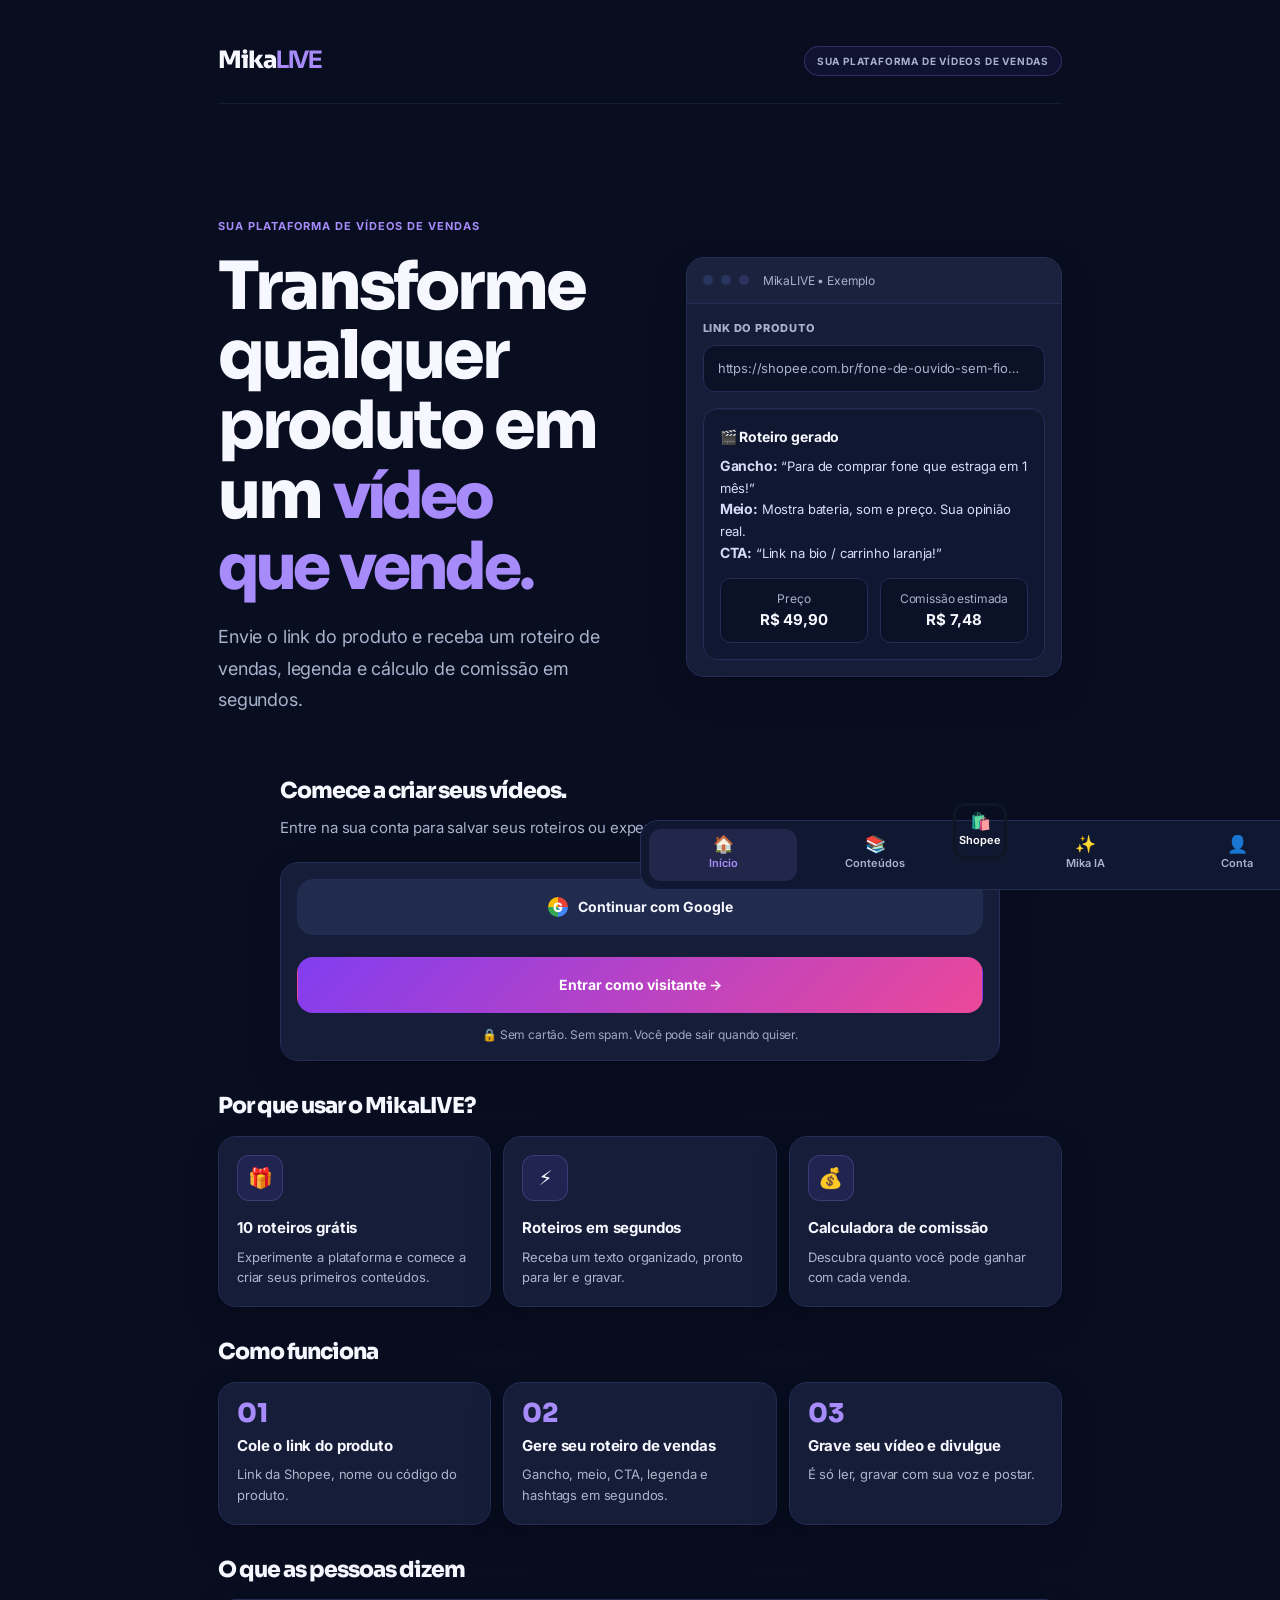
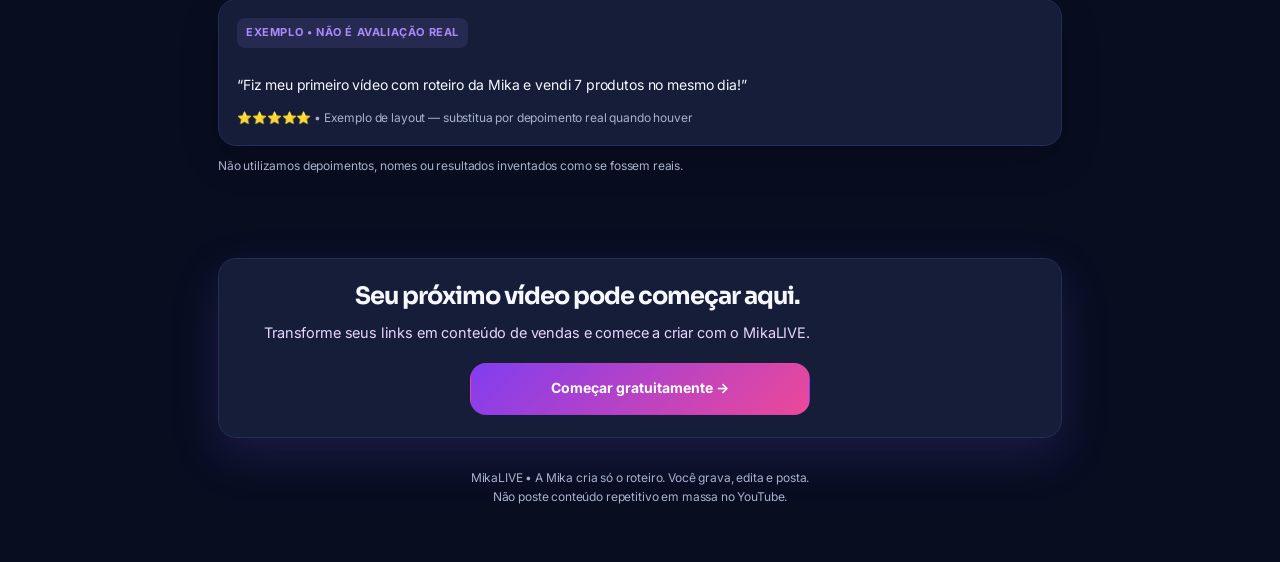
==== commit 95aa44db: "Consolida MikaLIVE em index único e corrige UI mobile-first" ====
--- a/index.html
+++ b/index.html
@@ -3,7 +3,7 @@
 
 <head>
     <meta charset="UTF-8">
-    <meta name="viewport" content="width=device-width, initial-scale=1.0, maximum-scale=1.0, user-scalable=no">
+    <meta name="viewport" content="width=device-width, initial-scale=1.0, maximum-scale=5.0">
     <title>MikaLIVE - Transforme qualquer produto em um vídeo que vende</title>
     <meta name="description"
         content="Envie o link do produto e receba um roteiro de vendas, legenda e cálculo de comissão em segundos.">
@@ -11,7 +11,1887 @@
     <link
         href="https://fonts.googleapis.com/css2?family=Inter:wght@400;500;600;700;800&family=Sora:wght@600;700;800&display=swap"
         rel="stylesheet">
-    <link rel="stylesheet" href="./assets/css/style.css">
+    <style>
+        /* ============ MIKALIVE - PAGINA INICIAL PREMIUM ============ */
+        :root {
+            --bg: #080D20;
+            --card: #151D38;
+            --card2: #1A2345;
+            --border: #232D55;
+            --roxo: #823DF0;
+            --roxo2: #9857FF;
+            --grad: linear-gradient(135deg, #823DF0, #9857FF);
+            --text: #F8FAFC;
+            --muted: #A7B2CC;
+            --verde: #22C55E;
+            --verde-bg: #0F2A1D;
+        }
+
+        * {
+            margin: 0;
+            padding: 0;
+            box-sizing: border-box;
+            font-family: 'Inter', system-ui, sans-serif;
+            -webkit-tap-highlight-color: transparent
+        }
+
+        body {
+            background: var(--bg);
+            color: var(--text);
+            line-height: 1.6;
+            overflow-x: hidden
+        }
+
+        a {
+            color: inherit
+        }
+
+        button {
+            font-family: inherit
+        }
+
+        /* LAYOUT */
+        .landing {
+            max-width: 480px;
+            margin: 0 auto;
+            padding: 0 20px 40px
+        }
+
+        @media(min-width:768px) {
+            .landing {
+                max-width: 720px;
+                padding: 0 32px 60px
+            }
+        }
+
+        @media(min-width:1024px) {
+            .landing {
+                max-width: 880px
+            }
+        }
+
+        /* TOPO */
+        .top {
+            display: flex;
+            align-items: center;
+            justify-content: space-between;
+            padding: 20px 0 8px
+        }
+
+        .logo {
+            font-family: 'Sora', sans-serif;
+            font-size: 26px;
+            font-weight: 800;
+            letter-spacing: -.5px
+        }
+
+        .logo b {
+            background: var(--grad);
+            
+            
+            }
+
+        .badge-top {
+            font-size: 11px;
+            font-weight: 700;
+            letter-spacing: .6px;
+            color: var(--muted);
+            border: 1px solid var(--border);
+            padding: 7px 11px;
+            border-radius: 999px;
+            background: rgba(255, 255, 255, .03)
+        }
+
+        /* HERO */
+        .eyebrow {
+            font-size: 11px;
+            font-weight: 800;
+            letter-spacing: 1.2px;
+            color: #C4B5FD;
+            margin: 28px 0 12px;
+            text-transform: uppercase
+        }
+
+        h1 {
+            font-family: 'Sora', sans-serif;
+            font-size: 38px;
+            line-height: 1.08;
+            font-weight: 800;
+            letter-spacing: -1px
+        }
+
+        h1 em {
+            font-style: normal;
+            background: var(--grad);
+            
+            
+            }
+
+        .sub {
+            color: var(--muted);
+            font-size: 16px;
+            line-height: 1.6;
+            margin: 14px 0 22px;
+            max-width: 520px
+        }
+
+        @media(min-width:768px) {
+            h1 {
+                font-size: 54px
+            }
+
+            .sub {
+                font-size: 18px
+            }
+        }
+
+        /* CARD DEMO - PARECE PRODUTO REAL */
+        .demo {
+            background: var(--card);
+            border: 1px solid var(--border);
+            border-radius: 20px;
+            overflow: hidden;
+            box-shadow: 0 20px 50px rgba(0, 0, 0, .35)
+        }
+
+        .demo-head {
+            display: flex;
+            align-items: center;
+            gap: 8px;
+            padding: 14px 16px;
+            border-bottom: 1px solid var(--border)
+        }
+
+        .dot {
+            width: 10px;
+            height: 10px;
+            border-radius: 50%;
+            background: #2A355F
+        }
+
+        .demo-head span:last-child {
+            font-size: 12px;
+            color: var(--muted);
+            margin-left: 6px
+        }
+
+        .demo-body {
+            padding: 18px
+        }
+
+        .demo-label {
+            font-size: 11px;
+            font-weight: 800;
+            letter-spacing: .8px;
+            color: var(--muted);
+            text-transform: uppercase
+        }
+
+        .demo-link {
+            background: #0B1126;
+            border: 1px solid var(--border);
+            border-radius: 12px;
+            padding: 12px 14px;
+            font-size: 13px;
+            color: #C7D2FE;
+            margin: 8px 0 16px;
+            word-break: break-all
+        }
+
+        .demo-roteiro {
+            background: linear-gradient(180deg, #1B2450, #151D38);
+            border: 1px solid #2E3A6D;
+            border-radius: 14px;
+            padding: 16px
+        }
+
+        .demo-roteiro b {
+            font-size: 14px
+        }
+
+        .demo-roteiro p {
+            font-size: 13.5px;
+            color: #D6DCF5;
+            line-height: 1.6;
+            margin-top: 6px
+        }
+
+        .demo-cta {
+            display: flex;
+            gap: 8px;
+            margin-top: 14px
+        }
+
+        .demo-cta div {
+            flex: 1;
+            background: #0B1126;
+            border: 1px solid var(--border);
+            border-radius: 10px;
+            padding: 10px;
+            text-align: center;
+            font-size: 12px
+        }
+
+        .demo-cta b {
+            display: block;
+            font-size: 13px;
+            color: #fff
+        }
+
+        /* ENTRADA */
+        .secao {
+            margin-top: 44px
+        }
+
+        .secao h2 {
+            font-family: 'Sora', sans-serif;
+            font-size: 26px;
+            line-height: 1.2;
+            font-weight: 800;
+            letter-spacing: -.4px
+        }
+
+        .secao p.desc {
+            color: var(--muted);
+            font-size: 14.5px;
+            margin: 8px 0 18px;
+            line-height: 1.6
+        }
+
+        .card-entrada {
+            background: var(--card);
+            border: 1px solid var(--border);
+            border-radius: 22px;
+            padding: 22px
+        }
+
+        .btn {
+            width: 100%;
+            min-height: 56px;
+            border: none;
+            border-radius: 14px;
+            font-size: 15px;
+            font-weight: 700;
+            cursor: pointer;
+            display: flex;
+            align-items: center;
+            justify-content: center;
+            gap: 10px;
+            padding: 0 16px;
+            }
+
+        .btn:active {
+            }
+
+        .btn:focus-visible {
+            outline: 2px solid var(--roxo2);
+            outline-offset: 2px
+        }
+
+        .btn-google {
+            background: #fff;
+            color: #111
+        }
+
+        .btn-google:hover {
+            filter: brightness(.96)
+        }
+
+        .btn-visitante {
+            background: var(--grad);
+            color: #fff;
+            margin-top: 12px;
+            box-shadow: 0 8px 24px rgba(130, 61, 240, .35)
+        }
+
+        .btn-visitante:hover {
+            filter: brightness(1.08)
+        }
+
+        .btn-ghost {
+            background: transparent;
+            border: 1px solid var(--border);
+            color: #fff
+        }
+
+        .micro {
+            font-size: 12px;
+            color: var(--muted);
+            text-align: center;
+            margin-top: 12px
+        }
+
+        .g-icon {
+            width: 20px;
+            height: 20px;
+            border-radius: 50%;
+            background: conic-gradient(#EA4335 0 25%, #4285F4 0 50%, #34A853 0 75%, #FBBC05 0);
+            display: inline-flex;
+            align-items: center;
+            justify-content: center;
+            color: #fff;
+            font-weight: 800;
+            font-size: 13px;
+            flex-shrink: 0
+        }
+
+        /* BENEFICIOS */
+        .grid3 {
+            display: grid;
+            grid-template-columns: 1fr;
+            gap: 12px
+        }
+
+        @media(min-width:768px) {
+            .grid3 {
+                grid-template-columns: 1fr 1fr 1fr
+            }
+        }
+
+        .benef {
+            background: var(--card);
+            border: 1px solid var(--border);
+            border-radius: 18px;
+            padding: 20px;
+            }
+
+        .benef:hover {
+            
+            border-color: #3A4A80
+        }
+
+        .benef .ico {
+            width: 44px;
+            height: 44px;
+            border-radius: 12px;
+            background: rgba(130, 61, 240, .18);
+            border: 1px solid rgba(130, 61, 240, .35);
+            display: flex;
+            align-items: center;
+            justify-content: center;
+            font-size: 20px;
+            margin-bottom: 12px
+        }
+
+        .benef b {
+            font-size: 15px;
+            display: block
+        }
+
+        .benef p {
+            font-size: 13.5px;
+            color: var(--muted);
+            margin-top: 6px;
+            line-height: 1.6
+        }
+
+        /* COMO FUNCIONA */
+        .passos {
+            display: grid;
+            grid-template-columns: 1fr;
+            gap: 12px
+        }
+
+        @media(min-width:768px) {
+            .passos {
+                grid-template-columns: 1fr 1fr 1fr
+            }
+        }
+
+        .passo {
+            background: var(--card);
+            border: 1px solid var(--border);
+            border-radius: 18px;
+            padding: 20px;
+            position: relative
+        }
+
+        .passo .num {
+            font-family: 'Sora', sans-serif;
+            font-size: 32px;
+            font-weight: 800;
+            color:#A78BFA;
+            
+            line-height: 1
+        }
+
+        .passo b {
+            font-size: 15px;
+            display: block;
+            margin: 10px 0 6px
+        }
+
+        .passo p {
+            font-size: 13.5px;
+            color: var(--muted);
+            line-height: 1.6
+        }
+
+        /* DEPOIMENTO - EXEMPLO, NAO REAL */
+        .depo {
+            background: var(--verde-bg);
+            border: 1px solid #1E5A3A;
+            border-radius: 18px;
+            padding: 20px
+        }
+
+        .depo .tag {
+            display: inline-block;
+            font-size: 11px;
+            font-weight: 800;
+            letter-spacing: .6px;
+            background: #FDE68A;
+            color: #111;
+            padding: 4px 9px;
+            border-radius: 999px;
+            margin-bottom: 12px
+        }
+
+        .depo p {
+            font-size: 15px;
+            line-height: 1.6;
+            color: #E7F9EE
+        }
+
+        .depo small {
+            color: #A7B2CC;
+            font-size: 12px;
+            display: block;
+            margin-top: 12px
+        }
+
+        /* CTA FINAL */
+        .cta-final {
+            background: var(--grad);
+            border-radius: 24px;
+            padding: 28px 22px;
+            text-align: center;
+            margin-top: 44px
+        }
+
+        .cta-final h2 {
+            font-size: 26px;
+            line-height: 1.2
+        }
+
+        .cta-final p {
+            font-size: 14.5px;
+            color: #E9D5FF;
+            margin: 10px 0 18px;
+            line-height: 1.6
+        }
+
+        .cta-final .btn {
+            background: #fff;
+            color: #111;
+            max-width: 340px;
+            margin: 0 auto
+        }
+
+        .footer {
+            font-size: 12px;
+            color: var(--muted);
+            text-align: center;
+            margin-top: 22px;
+            line-height: 1.6
+        }
+
+        /* APP - MANTIDO DO V9.1, SEM MUDANCA DE LOGICA */
+        .app {
+            display: none;
+            max-width: 480px;
+            margin: 0 auto;
+            padding: 0 16px 120px
+        }
+
+        .app.visivel {
+            display: block
+        }
+
+        .tela {
+            display: none
+        }
+
+        .tela.ativa {
+            display: block
+        }
+
+        .topbar {
+            display: flex;
+            justify-content: space-between;
+            align-items: center;
+            padding: 16px 0 10px
+        }
+
+        .card-app {
+            background: var(--card);
+            border: 1px solid var(--border);
+            border-radius: 20px;
+            padding: 20px;
+            margin-bottom: 14px
+        }
+
+        input,
+        textarea,
+        select {
+            width: 100%;
+            padding: 14px;
+            background: #0F1530;
+            border: 1.5px solid var(--border);
+            border-radius: 12px;
+            color: #fff;
+            font-size: 14px;
+            margin-top: 8px;
+            display: block;
+            outline: none
+        }
+
+        input:focus,
+        textarea:focus,
+        select:focus {
+            border-color: var(--roxo2)
+        }
+
+        label {
+            font-size: 12px;
+            font-weight: 700;
+            color: var(--muted);
+            margin-top: 14px;
+            display: block
+        }
+
+        .btn-app {
+            width: 100%;
+            padding: 15px;
+            border: none;
+            border-radius: 14px;
+            font-weight: 700;
+            cursor: pointer;
+            margin-top: 12px;
+            display: flex;
+            justify-content: center;
+            gap: 8px;
+            font-size: 14px
+        }
+
+        .btn-grad {
+            background: var(--grad);
+            color: #fff
+        }
+
+        .btn-dark {
+            background: #fff;
+            color: #111
+        }
+
+        .btn-ghost-app {
+            background: #1D2747;
+            border: 1px solid var(--border);
+            color: #fff
+        }
+
+        .menu-baixo {
+            position: fixed;
+            bottom: 0;
+            left: 0;
+            right: 0;
+            background: #0F1530;
+            border-top: 1px solid var(--border);
+            display: none;
+            justify-content: space-around;
+            padding: 10px 6px calc(12px + env(safe-area-inset-bottom));
+            z-index: 100
+        }
+
+        .menu-baixo button {
+            background: none;
+            border: none;
+            color: #7A84AC;
+            font-size: 11px;
+            display: flex;
+            flex-direction: column;
+            align-items: center;
+            gap: 3px;
+            padding: 6px 8px;
+            cursor: pointer
+        }
+
+        .menu-baixo button.ativo {
+            color: #fff;
+            background: #2A2A60;
+            border-radius: 12px
+        }
+
+        .menu-centro {
+            width: 56px;
+            height: 56px;
+            border-radius: 50%;
+            background: var(--grad);
+            color: #fff !important;
+            margin-top: -26px;
+            box-shadow: 0 8px 20px rgba(130, 61, 240, .5);
+            border: 3px solid #080D20 !important
+        }
+
+        .list-item {
+            background: #1D2747;
+            border: 1px solid var(--border);
+            padding: 14px;
+            border-radius: 14px;
+            margin-top: 10px;
+            cursor: pointer
+        }
+
+        .list-item small {
+            color: var(--muted);
+            font-size: 12px;
+            display: block;
+            margin-top: 4px
+        }
+
+        .aviso-seguro {
+            background: #2A220A;
+            border: 1px solid #7C5A00;
+            border-radius: 14px;
+            padding: 14px;
+            margin-bottom: 14px;
+            font-size: 13px;
+            line-height: 1.6;
+            color: #FDE68A
+        }
+
+        .grupo-conta {
+            background: var(--card);
+            border: 1px solid var(--border);
+            border-radius: 18px;
+            margin-bottom: 12px;
+            overflow: hidden
+        }
+
+        .grupo-header {
+            display: flex;
+            align-items: center;
+            gap: 12px;
+            padding: 18px;
+            cursor: pointer;
+            width: 100%;
+            background: transparent;
+            border: none;
+            text-align: left;
+            color: #fff
+        }
+
+        .grupo-conteudo {
+            padding: 0 18px 18px;
+            display: none
+        }
+
+        .grupo-conteudo.aberto {
+            display: block
+        }
+
+        .abas {
+            display: flex;
+            gap: 8px;
+            flex-wrap: wrap;
+            margin: 12px 0
+        }
+
+        .aba {
+            padding: 10px 14px;
+            border-radius: 999px;
+            border: 1px solid var(--border);
+            background: var(--card);
+            color: #ddd;
+            font-size: 12px;
+            font-weight: 700;
+            cursor: pointer
+        }
+
+        .aba.ativa {
+            background: #fff;
+            color: #111
+        }
+
+        .modal {
+            position: fixed;
+            inset: 0;
+            background: rgba(0, 0, 0, .7);
+            z-index: 99;
+            display: none;
+            align-items: flex-end;
+            justify-content: center
+        }
+
+        .modal.aberto {
+            display: flex
+        }
+
+        .modal-box {
+            background: #1A2145;
+            width: 100%;
+            max-width: 560px;
+            max-height: 88vh;
+            overflow: auto;
+            border-radius: 24px 24px 0 0;
+            padding: 22px;
+            border: 1px solid var(--border)
+        }
+
+        @media(prefers-reduced-motion:reduce) {
+            * {
+                
+                }
+        }
+
+/* =========================================================
+   MIKALIVE — REDESIGN VISUAL GERAL
+   Camada visual: preserva IDs, telas, eventos e lógica atual.
+   ========================================================= */
+:root {
+    color-scheme: dark;
+    --bg: #090d18; --card: #111827; --card2: #172033; --border: #273449;
+    --roxo: #7657f6; --roxo2: #9b87ff;
+    --grad: linear-gradient(120deg, #7657f6 0%, #a855f7 52%, #d946a8 100%);
+    --text: #f4f6fb; --muted: #9aa7ba; --verde: #34d399; --verde-bg: #102820;
+    --surface: #0e1523; --radius-card: 18px; --shadow-card: 0 14px 38px rgba(0,0,0,.18);
+}
+html { scroll-behavior: smooth; }
+body { background: radial-gradient(ellipse at 12% 0%, rgba(118,87,246,.12), transparent 34rem), var(--bg); color: var(--text); line-height: 1.55; letter-spacing: -.01em; }
+button, input, textarea, select { font: inherit; }
+button {  }
+button:focus-visible, a:focus-visible, input:focus-visible, textarea:focus-visible, select:focus-visible { outline: 2px solid var(--roxo2); outline-offset: 3px; }
+.landing { max-width: 1120px; padding: 0 28px 64px; }
+.top { padding: 24px 0 18px; }
+.logo { font-size: 27px; letter-spacing: -1.1px; }
+.badge-top { border-color: rgba(155,135,255,.25); color: #c7bbff; background: rgba(118,87,246,.08); }
+.landing > section:first-of-type { padding: 28px 0 12px; }
+.eyebrow { color: #b9aaff; letter-spacing: 1.5px; }
+.landing h1 { max-width: 780px; font-size: clamp(38px, 6vw, 66px); letter-spacing: -2.6px; line-height: 1.04; }
+.sub { max-width: 650px; font-size: 17px; }
+.demo { max-width: 720px; border-radius: 22px; box-shadow: 0 24px 70px rgba(0,0,0,.25); }
+.demo-head { background: rgba(255,255,255,.025); }
+.secao { margin-top: 64px; }
+.secao h2, .cta-final h2 { letter-spacing: -1px; }
+.card-entrada, .benef, .passo, .depo, .demo, .card-app, .grupo-conta { border-color: var(--border); box-shadow: var(--shadow-card); }
+.card-entrada, .benef, .passo { background: linear-gradient(160deg, #151e2f, #101827); }
+.grid3, .passos { gap: 16px; }
+.benef, .passo { border-radius: var(--radius-card); padding: 22px; }
+.benef .ico { background: rgba(118,87,246,.13); border-color: rgba(155,135,255,.22); }
+.depo { background: #10251f; border-color: #245441; }
+.cta-final { border-radius: 24px; padding: 38px 28px; box-shadow: 0 18px 48px rgba(118,87,246,.18); }
+.footer { padding: 8px 12px 0; }
+.app { max-width: 1180px; padding: 0 28px 128px; }
+.app.visivel { min-height: 100vh; }
+.topbar { position: sticky; top: 0; z-index: 20; margin: 0 -28px 28px; padding: 17px 28px; background: rgba(9,13,24,.88); border-bottom: 1px solid rgba(39,52,73,.72);  }
+.topbar .logo { font-size: 24px !important; }
+.tela { max-width: 900px; margin: 0 auto; }
+.tela.ativa {  }
+
+.tela > h1, .tela > h2 { font-family: 'Sora', sans-serif; letter-spacing: -1px; line-height: 1.2; margin: 8px 0 12px; }
+.tela > h2 { font-size: clamp(24px, 3vw, 32px) !important; }
+.tela > p { line-height: 1.6; }
+.card-app { background: linear-gradient(155deg, rgba(23,32,51,.98), rgba(17,24,39,.98)); border: 1px solid var(--border); border-radius: var(--radius-card); padding: 22px; margin: 16px 0; }
+.card-app > b { display: block; font-size: 15px; letter-spacing: -.2px; margin-bottom: 8px; }
+.card-app p { line-height: 1.7; }
+input, textarea, select { background: #0b1220; border: 1px solid #2a3850; border-radius: 11px; min-height: 48px; padding: 12px 14px; color: var(--text); margin-top: 7px; margin-bottom: 12px;  }
+textarea { min-height: 92px; resize: vertical; }
+input::placeholder, textarea::placeholder { color: #718096; }
+input:focus, textarea:focus, select:focus { border-color: var(--roxo2); box-shadow: 0 0 0 3px rgba(155,135,255,.12); outline: none; }
+label { color: #c0cada; font-size: 12px; letter-spacing: .02em; margin-top: 13px; }
+.btn-app { min-height: 48px; padding: 12px 16px; border-radius: 11px; margin-top: 10px; font-size: 13px; letter-spacing: .01em; }
+.btn-app:hover { filter: brightness(1.08); }
+.btn-app:active {  }
+.btn-grad { background: var(--grad); box-shadow: 0 8px 22px rgba(118,87,246,.2); }
+.btn-dark { background: #e9eaf2; color: #171827; }
+.btn-ghost-app { background: #182338; border: 1px solid #30415d; color: #e5eaf4; }
+.btn-ghost-app:hover { background: #202e48; border-color: #56658a; }
+.list-item { background: #121d2d; border: 1px solid #2a3850; border-radius: 13px; padding: 15px 16px; margin-top: 10px;  }
+.list-item:hover { border-color: #6d5bd0; background: #172338; }
+.list-item b { font-size: 14px; }
+.list-item small { line-height: 1.55; }
+.abas { gap: 8px; }
+.aba { background: #121d2d; border-color: #2a3850; color: #c5cede; }
+.aba.ativa { background: #e9eaf2; color: #171827; border-color: #e9eaf2; }
+.grupo-conta { background: #111827; border-radius: 15px; }
+.grupo-header { min-height: 58px; }
+.grupo-header:hover { background: rgba(255,255,255,.025); }
+.grupo-conteudo { padding-top: 4px; }
+.aviso-seguro { background: #2b2412; border-color: #705b2b; color: #f5dfa1; }
+.modal { align-items: center; padding: 18px; }
+.modal-box { background: #111a2a; border: 1px solid #35445e; border-radius: 22px; box-shadow: 0 24px 80px rgba(0,0,0,.5); }
+.menu-baixo { left: 50%; right: auto; bottom: max(14px, env(safe-area-inset-bottom));  width: min(680px, calc(100% - 24px)); background: rgba(14,21,35,.94); border: 1px solid #2a3850; border-radius: 20px; box-shadow: 0 16px 50px rgba(0,0,0,.42);  padding: 9px 10px calc(9px + env(safe-area-inset-bottom)); }
+.menu-baixo button { flex: 1; min-height: 48px; border-radius: 12px; color: #9aa7ba; font-weight: 600; }
+.menu-baixo button.ativo { color: #fff; background: rgba(118,87,246,.2); }
+.menu-centro { border-color: #0e1523 !important; box-shadow: 0 8px 24px rgba(118,87,246,.35); }
+@media (min-width: 768px) {
+    .landing > section:first-of-type { padding-top: 46px; }
+    .landing > section:first-of-type .demo { margin-top: 28px; }
+    .landing .secao { margin-top: 76px; }
+    .app { padding-left: 36px; padding-right: 36px; }
+    .topbar { margin-left: -36px; margin-right: -36px; padding-left: 36px; padding-right: 36px; }
+    .tela { max-width: 900px; }
+    .card-app { padding: 24px; }
+    .btn-app { min-height: 50px; }
+}
+@media (max-width: 600px) {
+    .landing { padding-left: 18px; padding-right: 18px; }
+    .top { align-items: flex-start; gap: 10px; }
+    .badge-top { max-width: 170px; text-align: center; font-size: 9px; line-height: 1.4; }
+    .landing h1 { font-size: clamp(36px, 10vw, 46px); letter-spacing: -1.8px; }
+    .sub { font-size: 15px; }
+    .secao { margin-top: 48px; }
+    .app { padding-left: 16px; padding-right: 16px; }
+    .topbar { margin-left: -16px; margin-right: -16px; padding-left: 16px; padding-right: 16px; }
+    .card-app { padding: 17px; border-radius: 15px; }
+    .menu-baixo { width: calc(100% - 20px); border-radius: 17px; }
+    .menu-baixo button { font-size: 10px; padding-left: 3px; padding-right: 3px; }
+    .menu-centro { width: 50px; height: 50px; }
+    .modal { padding: 10px; }
+    .modal-box { max-height: 90vh; padding: 18px; }
+}
+@media (prefers-reduced-motion: reduce) { .tela.ativa {  } }
+
+
+/* =========================================================
+   MIKALIVE — ACABAMENTO DA ÁREA INTERNA
+   Ajustes de consistência, leitura e responsividade.
+   Sem alterar IDs, eventos ou lógica.
+   ========================================================= */
+.app {
+    position: relative;
+    isolation: isolate;
+}
+.app::before {
+    content: "";
+    position: fixed;
+    inset: 0;
+    z-index: -1;
+    pointer-events: none;
+    background: radial-gradient(ellipse at 82% 12%, rgba(168,85,247,.07), transparent 34rem);
+}
+.topbar > div:last-child {
+    width: 40px;
+    height: 40px;
+    display: grid;
+    place-items: center;
+    border: 1px solid rgba(155,135,255,.24);
+    border-radius: 14px;
+    background: rgba(118,87,246,.12);
+    font-size: 18px;
+}
+.tela {
+    padding-bottom: 24px;
+}
+.tela > h2 {
+    display: flex;
+    align-items: center;
+    gap: 9px;
+    min-height: 38px;
+}
+.tela > p {
+    color: var(--muted);
+}
+.card-app {
+    position: relative;
+    overflow: hidden;
+}
+.card-app > b:first-child {
+    color: #f2f3fb;
+}
+.card-app label {
+    line-height: 1.45;
+}
+.card-app input:not([type="checkbox"]):not([type="radio"]):not([type="file"]),
+.card-app textarea,
+.card-app select {
+    width: 100%;
+}
+input[type="checkbox"], input[type="radio"] {
+    width: 18px !important;
+    min-width: 18px;
+    height: 18px;
+    min-height: 18px;
+    margin: 0;
+    padding: 0;
+    accent-color: var(--roxo2);
+    flex: 0 0 18px;
+}
+input[type="file"] {
+    min-height: 0;
+    padding: 0;
+    margin: 0;
+}
+.btn-app {
+    line-height: 1.35;
+    white-space: normal;
+}
+.btn-app:disabled,
+button:disabled {
+    opacity: .48;
+    cursor: not-allowed;
+    
+    filter: none;
+}
+#tela-inicio .card-app > b,
+#tela-shop .card-app > b,
+#tela-mikaia .card-app > b {
+    letter-spacing: -.25px;
+}
+#tela-inicio #kpi-roteiros,
+#tela-inicio #kpi-produtos {
+    color: #d9ceff;
+    font-family: 'Sora', sans-serif;
+}
+#tela-conteudos .abas {
+    padding: 4px 0 8px;
+}
+#tela-conteudos .aba {
+    min-height: 40px;
+}
+#lista-videos,
+#lista-videos-2,
+#lista-produtos,
+#lista-calendario,
+#lista-comissao-real,
+#lista-recentes {
+    min-width: 0;
+}
+#resultado-shop,
+#resultado-insta,
+#resultado-yt-ia {
+    
+}
+#roteiro-shop,
+#roteiro-insta,
+#legenda-insta,
+#hashtags-insta,
+#roteiro-yt-ia,
+#mika-resposta,
+#modal-roteiro,
+#modal-legenda,
+#modal-hashtags {
+    overflow-wrap: anywhere;
+}
+#calc-resultado,
+#api-resultado,
+#cloud-status,
+#key-status,
+#ferramenta-insta-resultado,
+#ferramenta-yt-resultado {
+    padding: 10px 12px;
+    border-radius: 10px;
+    background: rgba(255,255,255,.035);
+}
+.grupo-conta {
+    box-shadow: 0 8px 24px rgba(0,0,0,.12);
+}
+.grupo-header {
+    gap: 13px;
+}
+.grupo-header > span:first-child {
+    width: 36px;
+    height: 36px;
+    display: grid;
+    place-items: center;
+    border-radius: 11px;
+    background: rgba(118,87,246,.12);
+}
+.grupo-conteudo .card-app {
+    box-shadow: none;
+}
+.menu-baixo button {
+    line-height: 1.2;
+}
+.menu-baixo button span {
+    font-size: 17px;
+}
+.menu-centro {
+    flex: 0 0 54px !important;
+    line-height: 1.15;
+}
+.modal-box > h2 {
+    margin: 14px 0 6px;
+    font-family: 'Sora', sans-serif;
+    letter-spacing: -.7px;
+}
+.modal-box > p {
+    margin-bottom: 14px;
+}
+@media (min-width: 900px) {
+    .app {
+        padding-bottom: 150px;
+    }
+    .topbar {
+        margin-bottom: 34px;
+    }
+    .tela > h2 {
+        margin-bottom: 18px;
+    }
+    #tela-inicio > .card-app,
+    #tela-shop > .card-app,
+    #tela-insta > .card-app,
+    #tela-youtube > .card-app,
+    #tela-mikaia > .card-app {
+        padding: 24px;
+    }
+}
+@media (max-width: 600px) {
+    .topbar {
+        min-height: 68px;
+    }
+    .tela {
+        padding-bottom: 18px;
+    }
+    .tela > h2 {
+        font-size: 25px !important;
+    }
+    .card-app {
+        margin: 12px 0;
+    }
+    .card-app label {
+        font-size: 12px;
+    }
+    .btn-app {
+        min-height: 46px;
+    }
+    #tela-conteudos .abas {
+        flex-wrap: nowrap;
+        overflow-x: auto;
+        scrollbar-width: none;
+        padding-bottom: 10px;
+    }
+    #tela-conteudos .abas::-webkit-scrollbar {
+        display: none;
+    }
+    #tela-conteudos .aba {
+        flex: 0 0 auto;
+    }
+    .menu-baixo {
+        bottom: max(10px, env(safe-area-inset-bottom));
+        padding-top: 7px;
+        padding-bottom: calc(7px + env(safe-area-inset-bottom));
+    }
+    .menu-centro {
+        flex-basis: 50px !important;
+    }
+}
+
+
+/* =========================================================
+   MIKALIVE — HIERARQUIA DAS TELAS E FORMULÁRIOS
+   Terceira etapa da reforma visual.
+   ========================================================= */
+#tela-inicio > button:first-of-type {
+    min-height: 58px;
+    border-radius: 15px;
+    font-size: 13px;
+    letter-spacing: .035em;
+    box-shadow: 0 12px 28px rgba(118,87,246,.24);
+}
+#tela-inicio > div[style*="grid-template-columns:1fr 1fr 1fr"] {
+    display: grid;
+    grid-template-columns: repeat(2, minmax(0, 1fr)) !important;
+    gap: 9px !important;
+}
+#tela-inicio > div[style*="grid-template-columns:1fr 1fr 1fr"] button:last-child {
+    grid-column: 1 / -1;
+}
+#tela-inicio > div[style*="grid-template-columns:1fr 1fr"] {
+    gap: 10px !important;
+}
+#tela-inicio > div[style*="grid-template-columns:1fr 1fr"] .card-app {
+    min-height: 92px;
+    display: flex;
+    flex-direction: column;
+    justify-content: center;
+}
+#tela-inicio > .card-app {
+    padding: 19px;
+}
+#tela-inicio > .card-app > b,
+#tela-shop .card-app > b,
+#tela-insta .card-app > b,
+#tela-youtube .card-app > b,
+#tela-mikaia .card-app > b,
+#tela-calendario .card-app > b,
+#tela-comissao .card-app > b {
+    font-family: 'Sora', sans-serif;
+    font-size: 15px;
+}
+#tela-shop .aviso-seguro,
+#tela-youtube .aviso-seguro {
+    border-radius: 14px;
+    line-height: 1.65;
+}
+#tela-shop .card-app:first-of-type,
+#tela-insta .card-app:first-of-type,
+#tela-youtube .card-app:first-of-type,
+#tela-mikaia .card-app:first-of-type,
+#tela-calendario .card-app:first-of-type {
+    border-top-color: rgba(155,135,255,.42);
+}
+#tela-shop input,
+#tela-shop textarea,
+#tela-insta input,
+#tela-insta textarea,
+#tela-insta select,
+#tela-youtube input,
+#tela-youtube textarea,
+#tela-mikaia textarea,
+#tela-mikaia select,
+#tela-calendario input,
+#tela-calendario select,
+#tela-comissao input {
+    margin-bottom: 15px;
+}
+#tela-shop textarea,
+#tela-insta textarea,
+#tela-youtube textarea,
+#tela-mikaia textarea {
+    line-height: 1.6;
+}
+#tela-insta .card-app:nth-of-type(2),
+#tela-youtube .card-app:nth-of-type(2) {
+    background: linear-gradient(145deg, rgba(118,87,246,.10), rgba(17,24,39,.98) 58%);
+}
+#tela-mikaia .card-app:nth-of-type(2) {
+    border-color: rgba(155,135,255,.3);
+}
+#tela-mikaia .card-app:nth-of-type(2) button {
+    min-height: 44px;
+    font-size: 12px;
+}
+#tela-mikaia #mika-resposta {
+    min-height: 90px;
+    padding: 14px;
+    border: 1px solid rgba(155,135,255,.18);
+    border-radius: 12px;
+    background: rgba(5,10,20,.38);
+    line-height: 1.7;
+}
+#tela-conteudos #busca-conteudo {
+    margin: 8px 0 14px;
+}
+#tela-conteudos #lista-videos {
+    display: grid;
+    gap: 10px;
+}
+#tela-calendario .card-app {
+    padding: 20px;
+}
+#tela-comissao .card-app[style*="border-color:#1E5A3A"] {
+    background: linear-gradient(145deg, rgba(16,80,53,.20), rgba(17,24,39,.98) 65%);
+}
+#tela-comissao .card-app[style*="border-color:#7C5A00"] {
+    background: linear-gradient(145deg, rgba(124,90,0,.16), rgba(17,24,39,.98) 65%);
+}
+#tela-comissao .card-app p {
+    line-height: 1.8;
+}
+#tela-conta .grupo-header {
+    padding: 14px 16px;
+}
+#tela-conta .grupo-conteudo {
+    border-top: 1px solid rgba(39,52,73,.6);
+}
+#tela-conta .grupo-conteudo > input,
+#tela-conta .grupo-conteudo > select {
+    margin-bottom: 14px;
+}
+#tela-conta .grupo-conteudo > .btn-app:first-of-type {
+    margin-top: 14px;
+}
+#tela-conta .grupo-conteudo .card-app {
+    line-height: 1.75;
+}
+#tela-meus-videos #lista-videos-2 {
+    display: grid;
+    gap: 12px;
+}
+#resultado-shop .card-app,
+#resultado-insta .card-app,
+#resultado-yt-ia .card-app {
+    border-color: rgba(155,135,255,.25);
+}
+#resultado-shop .btn-app,
+#resultado-insta .btn-app,
+#resultado-yt-ia .btn-app {
+    margin-top: 9px;
+}
+@media (min-width: 768px) {
+    #tela-inicio > div[style*="grid-template-columns:1fr 1fr 1fr"] {
+        grid-template-columns: repeat(3, minmax(0, 1fr)) !important;
+    }
+    #tela-inicio > div[style*="grid-template-columns:1fr 1fr 1fr"] button:last-child {
+        grid-column: auto;
+    }
+    #tela-inicio > .card-app {
+        padding: 23px;
+    }
+}
+@media (max-width: 600px) {
+    #tela-inicio > div[style*="grid-template-columns:1fr 1fr 1fr"] button {
+        min-height: 48px;
+        font-size: 11px;
+    }
+    #tela-inicio > div[style*="grid-template-columns:1fr 1fr"] .card-app {
+        padding: 13px 8px;
+    }
+    #tela-inicio > .card-app {
+        padding: 16px;
+    }
+    #tela-mikaia .card-app:nth-of-type(2) > div {
+        gap: 7px !important;
+    }
+    #tela-mikaia .card-app:nth-of-type(2) button {
+        padding: 10px 7px;
+        font-size: 11px;
+    }
+    #tela-conta .grupo-header {
+        padding: 13px;
+    }
+    #tela-comissao .card-app p {
+        font-size: 13px;
+    }
+}
+
+
+/* REFINO FINAL DA LANDING PUBLICA - CAMADA VISUAL */
+.landing {
+    width: min(100% - 32px, 1160px);
+    padding: 0 0 76px;
+}
+.landing .top {
+    min-height: 76px;
+    padding: 22px 0;
+    border-bottom: 1px solid rgba(148,163,184,.10);
+}
+.landing .logo {
+    font-size: 29px;
+    font-weight: 800;
+}
+.landing .badge-top {
+    padding: 7px 12px;
+    border-radius: 999px;
+    font-size: 10px;
+    line-height: 1.4;
+}
+.landing > section:first-of-type {
+    display: grid;
+    grid-template-columns: minmax(0, 1.02fr) minmax(360px, .98fr);
+    grid-template-rows: auto auto auto;
+    column-gap: clamp(34px, 6vw, 76px);
+    align-items: center;
+    padding: clamp(54px, 8vw, 96px) 0 30px;
+}
+.landing > section:first-of-type > .eyebrow {
+    grid-column: 1;
+    grid-row: 1;
+    margin: 0 0 16px;
+    font-size: 11px;
+}
+.landing > section:first-of-type > h1 {
+    grid-column: 1;
+    grid-row: 2;
+    max-width: 590px;
+    margin: 0;
+    font-size: clamp(42px, 5.2vw, 68px);
+    line-height: 1.045;
+    letter-spacing: -2.8px;
+}
+.landing > section:first-of-type > .sub {
+    grid-column: 1;
+    grid-row: 3;
+    margin: 20px 0 0;
+    max-width: 510px;
+    font-size: clamp(16px, 1.5vw, 18px);
+    line-height: 1.75;
+}
+.landing > section:first-of-type > .demo {
+    grid-column: 2;
+    grid-row: 1 / 4;
+    width: 100%;
+    max-width: none;
+    align-self: center;
+    margin: 0;
+    
+}
+.landing .demo-body { padding: clamp(16px, 2.2vw, 24px); }
+.landing .demo-roteiro { box-shadow: inset 0 1px rgba(255,255,255,.035); }
+.landing .secao {
+    max-width: 100%;
+    margin-top: clamp(58px, 7vw, 82px);
+}
+.landing .secao > h2 {
+    font-size: clamp(24px, 3vw, 32px);
+    line-height: 1.2;
+    margin-bottom: 10px;
+}
+.landing .secao > .desc {
+    max-width: 620px;
+    margin-bottom: 22px;
+}
+.landing #area-entrada {
+    max-width: 720px;
+    margin-left: auto;
+    margin-right: auto;
+}
+.landing .card-entrada {
+    padding: clamp(20px, 3vw, 30px);
+    border-radius: 22px;
+}
+.landing .btn {
+    min-height: 50px;
+    border-radius: 13px;
+    font-weight: 700;
+    
+}
+.landing .btn:hover {
+    filter: brightness(1.07);
+    
+}
+.landing .btn:active {  }
+.landing .micro {
+    color: #9eabc0;
+    line-height: 1.6;
+}
+.landing .grid3, .landing .passos {
+    gap: 18px;
+}
+.landing .benef, .landing .passo {
+    min-width: 0;
+    padding: 24px;
+    border-radius: 20px;
+}
+.landing .benef .ico {
+    width: 46px;
+    height: 46px;
+    margin-bottom: 16px;
+}
+.landing .benef b, .landing .passo b {
+    font-size: 15px;
+    line-height: 1.45;
+}
+.landing .benef p, .landing .passo p {
+    color: #aab6c9;
+    line-height: 1.7;
+}
+.landing .depo {
+    border-radius: 20px;
+    padding: 24px;
+}
+.landing .depo p { margin-top: 14px; }
+.landing .cta-final {
+    margin-top: clamp(58px, 7vw, 82px);
+    padding: clamp(30px, 5vw, 52px);
+}
+.landing .cta-final h2 {
+    max-width: 680px;
+    margin: 0 auto;
+    font-size: clamp(25px, 3.5vw, 36px);
+}
+.landing .cta-final p {
+    max-width: 600px;
+    margin: 12px auto 22px;
+}
+.landing .cta-final .btn {
+    min-height: 52px;
+    box-shadow: 0 8px 24px rgba(9,13,24,.18);
+}
+.landing .footer {
+    max-width: 620px;
+    margin: 24px auto 0;
+    color: #8997ad;
+}
+.landing a:focus-visible, .landing button:focus-visible {
+    outline: 3px solid #b9aaff;
+    outline-offset: 4px;
+}
+@media (max-width: 767px) {
+    .landing {
+        width: min(100% - 36px, 560px);
+        padding-bottom: 48px;
+    }
+    .landing .top {
+        min-height: 66px;
+        padding: 18px 0 14px;
+    }
+    .landing .logo { font-size: 25px; }
+    .landing .badge-top {
+        max-width: 150px;
+        padding: 6px 9px;
+        font-size: 8px;
+    }
+    .landing > section:first-of-type {
+        display: block;
+        padding: 48px 0 10px;
+    }
+    .landing > section:first-of-type > .eyebrow {
+        margin: 0 0 14px;
+    }
+    .landing > section:first-of-type > h1 {
+        max-width: 540px;
+        font-size: clamp(37px, 8.7vw, 52px);
+        letter-spacing: -1.9px;
+        line-height: 1.08;
+    }
+    .landing > section:first-of-type > .sub {
+        margin: 16px 0 24px;
+        font-size: 15.5px;
+        line-height: 1.7;
+    }
+    .landing > section:first-of-type > .demo {
+        width: 100%;
+        margin: 0;
+        
+    }
+    .landing .secao { margin-top: 52px; }
+    .landing .secao > h2 { font-size: 25px; }
+    .landing .grid3, .landing .passos { gap: 12px; }
+    .landing .benef, .landing .passo { padding: 20px; }
+    .landing .cta-final { margin-top: 52px; padding: 30px 20px; }
+}
+@media (max-width: 380px) {
+    .landing { width: calc(100% - 28px); }
+    .landing .top { gap: 8px; }
+    .landing .logo { font-size: 23px; }
+    .landing .badge-top { max-width: 132px; font-size: 7px; }
+    .landing > section:first-of-type { padding-top: 38px; }
+    .landing > section:first-of-type > h1 { font-size: 36px; }
+    .landing .demo-cta { gap: 6px; }
+    .landing .demo-cta div { padding: 9px 6px; font-size: 11px; }
+}
+@media (prefers-reduced-motion: reduce) {
+    .landing html { scroll-behavior: auto; }
+    .landing .btn {  }
+    .landing .btn:hover {  }
+}
+
+
+/* MÓDULOS DE CRIAÇÃO — SHOPEE, INSTAGRAM E YOUTUBE */
+.module-intro { margin: 8px 0 22px; }
+.module-kicker { display: inline-block; margin-bottom: 10px; color: #b9aaff; font-size: 10px; font-weight: 800; letter-spacing: 1.4px; }
+.module-intro h2 { margin: 0 0 8px !important; font-size: clamp(25px, 3.2vw, 34px) !important; }
+.module-intro p { max-width: 650px; margin: 0; color: #aab6c9; font-size: 14px; line-height: 1.7; }
+.module-card { padding: clamp(18px, 2.5vw, 26px); }
+.module-card-heading { display: flex; align-items: flex-start; gap: 13px; margin-bottom: 20px; }
+.module-card-heading > div { min-width: 0; }
+.module-card-heading b { display: block; margin: 1px 0 4px; font-size: 15px; }
+.module-card-heading p { margin: 0; color: #9aa7ba; font-size: 12px; line-height: 1.6; }
+.module-step { display: grid; place-items: center; flex: 0 0 32px; width: 32px; height: 32px; border: 1px solid rgba(155,135,255,.25); border-radius: 10px; background: rgba(118,87,246,.13); color: #c7bbff; font-size: 11px; font-weight: 800; }
+.module-fields { display: grid; grid-template-columns: repeat(2, minmax(0, 1fr)); gap: 16px; }
+.module-fields-compact { margin-bottom: 4px; }
+.module-field { min-width: 0; }
+.module-field-wide { grid-column: 1 / -1; }
+.module-field label { display: block; margin: 0 0 7px; color: #d5dced; font-size: 12px; font-weight: 700; }
+.module-field input, .module-field textarea, .module-field select { margin: 0; }
+.module-field small { display: block; margin-top: 6px; color: #8492a8; font-size: 11px; line-height: 1.55; }
+.module-actions > .btn-app { width: 100%; margin-top: 8px; }
+.module-actions > .btn-app:first-of-type { margin-top: 0; }
+.module-result-note { margin: 10px 0 0; color: #d6caff; font-weight: 700; }
+.module-tool-grid { display: grid; grid-template-columns: repeat(3, minmax(0, 1fr)); gap: 9px; }
+.module-tool-grid .btn-app { margin: 0; height: 100%; }
+.module-tool-result:empty { display: none; }
+.module-tool-result:not(:empty) { margin: 16px 0 0; padding: 15px; border: 1px solid #2a3850; border-radius: 12px; background: #0b1220; }
+.module-generated-text { margin: 12px 0 0; color: #e1e7f1; line-height: 1.8; white-space: pre-line; overflow-wrap: anywhere; }
+.module-output { margin-top: 18px; }
+.module-output .card-app { margin: 12px 0; }
+.module-output .card-app > b { margin-bottom: 6px; }
+.module-output-actions { display: grid; grid-template-columns: repeat(2, minmax(0, 1fr)); gap: 9px; }
+.module-output-actions .btn-app { margin: 0; }
+.module-output-actions .btn-app:last-child:nth-child(odd) { grid-column: 1 / -1; }
+.module-secondary { margin-top: 22px; }
+.module-secondary > p { margin: 0 0 12px; color: #9aa7ba; font-size: 12px; }
+.module-checklist { display: grid; gap: 12px; margin: 20px 0; padding: 15px; border: 1px solid #2a3850; border-radius: 13px; background: #0b1220; }
+.module-checklist label { display: flex; align-items: flex-start; gap: 10px; margin: 0; color: #c8d2e2; font-size: 12px; line-height: 1.55; }
+.module-checklist input { margin-top: 1px; }
+@media (max-width: 600px) {
+    .module-intro { margin-top: 4px; }
+    .module-intro p { font-size: 13px; }
+    .module-card { padding: 17px; }
+    .module-fields { grid-template-columns: 1fr; gap: 14px; }
+    .module-field-wide { grid-column: auto; }
+    .module-tool-grid { grid-template-columns: 1fr; }
+    .module-tool-grid .btn-app { min-height: 44px; }
+    .module-output-actions { grid-template-columns: 1fr; }
+    .module-output-actions .btn-app:last-child:nth-child(odd) { grid-column: auto; }
+}
+
+
+/* REORGANIZAÇÃO DAS TELAS INTERNAS — MIKA IA, BIBLIOTECA, AGENDA E CONTA */
+#tela-inicio .home-welcome { margin: 8px 0 22px; }
+#tela-inicio .home-welcome > p { margin: 0 0 3px; color: #9aa7ba; font-size: 13px; }
+#tela-inicio .home-welcome h1 { margin: 0 0 7px; font-size: clamp(27px,4vw,34px) !important; }
+#tela-inicio .home-welcome > span:last-child { color: #aab6c9; font-size: 14px; }
+#tela-inicio .home-primary-action { padding: 19px; border: 1px solid rgba(155,135,255,.18); border-radius: 18px; background: linear-gradient(145deg,rgba(118,87,246,.13),rgba(17,24,39,.96) 65%); }
+#tela-inicio .home-primary-action > .btn-app { margin: 0; min-height: 52px; }
+#tela-inicio .home-shortcuts { display: grid; grid-template-columns: repeat(3,minmax(0,1fr)); gap: 8px; margin-top: 10px; }
+#tela-inicio .home-shortcuts .btn-app { margin: 0; min-height: 45px; padding: 9px 5px; font-size: 12px; }
+#tela-inicio .home-kpis { display: grid; grid-template-columns: repeat(2,minmax(0,1fr)); gap: 10px; margin: 13px 0; }
+#tela-inicio .home-kpis .card-app { display: flex; flex-direction: column; gap: 4px; margin: 0; padding: 15px; }
+#tela-inicio .home-kpis b { font-size: 23px; }
+#tela-inicio .home-kpis span,.home-panel-heading span { color: #94a3b8; font-size: 11px; }
+#tela-inicio .home-panel { padding: 18px; }
+.home-panel-heading { display: flex; flex-direction: column; gap: 4px; margin-bottom: 12px; }
+#tela-mikaia .module-card > .module-field { margin-bottom: 14px; }
+#tela-mikaia .module-card > .btn-app { width: 100%; margin-top: 8px; }
+#tela-mikaia .mika-adjust-grid { grid-template-columns: repeat(2,minmax(0,1fr)); }
+#tela-mikaia .mika-adjust-grid .btn-app:last-child { grid-column: 1 / -1; }
+#tela-mikaia #mika-resposta { min-height: 100px; padding: 16px; border: 1px solid rgba(155,135,255,.18); border-radius: 13px; background: rgba(5,10,20,.38); }
+#tela-conteudos .library-toolbar { margin-bottom: 18px; }
+.library-toolbar > label,.library-filter-label { display: block; margin: 0 0 8px; color: #d5dced; font-size: 12px; font-weight: 700; }
+.library-toolbar > input { margin: 0 0 17px; }
+.library-filter-label { color: #9aa7ba; font-weight: 600; }
+.library-tabs { display: flex; flex-wrap: wrap; gap: 7px; margin: 0; }
+.library-tabs .aba { flex: 1 1 auto; min-height: 39px; margin: 0; padding: 8px 11px; }
+.library-results-heading { display: flex; flex-direction: column; gap: 4px; margin: 0 0 13px; }
+.library-results-heading b { font-size: 15px; }
+.library-results-heading span { color: #94a3b8; font-size: 11px; }
+#tela-conteudos #lista-videos,#tela-calendario #lista-calendario { display: grid; gap: 11px; }
+#tela-conteudos .library-clear { margin-top: 15px; }
+#tela-calendario .module-card > .btn-app,#tela-comissao .api-test-card > .btn-app { width: 100%; margin-top: 16px; }
+#tela-calendario .calendar-list { margin-top: 22px; }
+#tela-comissao .results-heading { display: flex; align-items: center; gap: 12px; margin-bottom: 16px; }
+#tela-comissao .results-heading > div { min-width: 0; }
+#tela-comissao .results-heading b { display: block; font-size: 15px; }
+#tela-comissao .results-heading p { margin: 4px 0 0; color: #9aa7ba; font-size: 11px; line-height: 1.5; }
+#tela-comissao .results-icon { display: grid; place-items: center; flex: 0 0 40px; width: 40px; height: 40px; border-radius: 12px; background: rgba(16,185,129,.13); color: #86efac; font-size: 13px; font-weight: 800; }
+#tela-comissao .results-simulated .results-icon { background: rgba(245,158,11,.12); color: #fcd34d; }
+#tela-comissao .results-metrics { display: grid; grid-template-columns: repeat(2,minmax(0,1fr)); gap: 10px; margin-bottom: 14px; }
+#tela-comissao .results-metrics > div { display: flex; flex-direction: column; gap: 5px; padding: 13px; border: 1px solid rgba(148,163,184,.12); border-radius: 12px; background: rgba(5,10,20,.25); }
+#tela-comissao .results-metrics small { color: #94a3b8; font-size: 11px; }
+#tela-comissao .results-metrics b { font-size: clamp(17px,4vw,22px); overflow-wrap: anywhere; }
+#tela-comissao .results-real { border-color: rgba(16,185,129,.3); }
+#tela-comissao .results-simulated { border-color: rgba(245,158,11,.3); }
+#tela-comissao .api-test-card .module-fields { margin-bottom: 4px; }
+#tela-conta .account-groups { display: grid; gap: 10px; }
+#tela-conta .grupo-conta { overflow: hidden; border: 1px solid rgba(148,163,184,.14); border-radius: 15px; background: rgba(17,24,39,.88); }
+#tela-conta .grupo-header { width: 100%; min-height: 65px; padding: 14px 16px; }
+#tela-conta .grupo-conteudo { padding: 15px; border-top: 1px solid rgba(39,52,73,.6); }
+#tela-conta .grupo-conteudo > input,#tela-conta .grupo-conteudo > select { margin-bottom: 13px; }
+#tela-conta .grupo-conteudo > .btn-app { margin-top: 7px; }
+#tela-conta .grupo-conteudo .card-app { line-height: 1.75; }
+@media (max-width: 600px) {
+    #tela-inicio .home-primary-action { padding: 15px; }
+    #tela-inicio .home-shortcuts { gap: 6px; }
+    #tela-inicio .home-shortcuts .btn-app { font-size: 10px; }
+    #tela-mikaia .mika-adjust-grid { gap: 7px; }
+    #tela-mikaia .mika-adjust-grid .btn-app { min-height: 44px; padding: 9px 7px; font-size: 11px; }
+    .library-tabs .aba { min-width: calc(33.333% - 7px); }
+    #tela-comissao .results-metrics > div { padding: 11px; }
+    #tela-conta .grupo-header { padding: 13px; }
+}
+
+
+/* Tela inicial: hierarquia visual do resumo e dos painéis */
+#tela-inicio .home-overview { margin: 18px 0 14px; }
+#tela-inicio .home-section-heading { display:flex; align-items:end; justify-content:space-between; gap:12px; margin:0 2px 10px; }
+#tela-inicio .home-section-heading h2,
+#tela-inicio .home-panel-heading h2 { margin:4px 0 0; font-size:17px; line-height:1.3; }
+#tela-inicio .home-section-heading > span,
+#tela-inicio .home-panel-heading > span { color:#94a3b8; font-size:11px; text-align:right; }
+#tela-inicio .home-kpis { margin:0; gap:10px; }
+#tela-inicio .home-kpi-card { position:relative; min-height:112px; display:grid; grid-template-columns:1fr auto; grid-template-rows:auto 1fr; align-items:center; gap:4px 8px; padding:14px 15px; }
+#tela-inicio .home-kpi-card .home-kpi-icon { grid-column:2; grid-row:1 / span 2; width:38px; height:38px; display:grid; place-items:center; border-radius:12px; background:rgba(139,92,246,.14); font-size:19px; }
+#tela-inicio .home-kpi-card b { grid-column:1; grid-row:1; align-self:end; font-size:26px; line-height:1.1; }
+#tela-inicio .home-kpi-card > span:last-child { grid-column:1; grid-row:2; align-self:start; color:#aab6c9; font-size:12px; }
+#tela-inicio .home-panel { margin-top:12px; padding:17px; }
+#tela-inicio .home-panel-heading { align-items:end; margin-bottom:14px; }
+#tela-inicio .home-panel-heading .module-kicker { display:block; }
+#tela-inicio .home-panel > .btn-app { width:100%; margin-top:12px; }
+#tela-inicio .home-welcome { padding:2px 1px; }
+#tela-inicio .home-primary-action { box-shadow:0 12px 32px rgba(7,10,20,.16); }
+@media (max-width:600px) {
+  #tela-inicio .home-section-heading { align-items:start; }
+  #tela-inicio .home-section-heading > span { max-width:110px; }
+  #tela-inicio .home-panel { padding:14px; }
+  #tela-inicio .home-panel-heading { align-items:start; }
+  #tela-inicio .home-panel-heading > span { max-width:105px; }
+}
+
+
+/* Mika IA: fluxo de criação mais claro */
+#tela-mikaia .mika-idea-card,
+#tela-mikaia .mika-adjust-card,
+#tela-mikaia .mika-result-card { margin-top: 14px; }
+#tela-mikaia .mika-input-fields { gap: 15px; }
+#tela-mikaia .mika-input-fields textarea { min-height: 116px; line-height: 1.65; }
+#tela-mikaia .mika-input-fields select { min-height: 48px; }
+#tela-mikaia .mika-create-action { margin-top: 17px; padding-top: 15px; border-top: 1px solid rgba(148,163,184,.13); }
+#tela-mikaia .mika-create-action .btn-app { width: 100%; min-height: 49px; margin: 0; }
+#tela-mikaia .mika-create-action p { margin: 9px 0 0; color: #8998ad; font-size: 11px; line-height: 1.5; text-align: center; }
+#tela-mikaia .mika-adjust-grid { grid-template-columns: repeat(2,minmax(0,1fr)); }
+#tela-mikaia .mika-adjust-grid .btn-app { min-height: 44px; padding: 10px 12px; }
+#tela-mikaia .mika-adjust-grid .btn-app:last-child { grid-column: 1 / -1; }
+#tela-mikaia .mika-result-card { border-color: rgba(155,135,255,.2); }
+#tela-mikaia .mika-result-card #mika-resposta { min-height: 116px; margin: 0 0 17px; padding: 17px; border: 1px solid rgba(155,135,255,.17); border-radius: 13px; background: rgba(5,10,20,.38); }
+#tela-mikaia .mika-result-card .module-output-actions { padding-top: 15px; border-top: 1px solid rgba(148,163,184,.13); }
+@media (max-width: 600px) {
+  #tela-mikaia .mika-adjust-grid { gap: 8px; }
+  #tela-mikaia .mika-adjust-grid .btn-app { min-height: 46px; padding: 9px 7px; font-size: 11px; }
+  #tela-mikaia .mika-result-card .module-output-actions { grid-template-columns: 1fr; }
+}
+
+
+/* Meus Conteúdos: pesquisa, filtros e biblioteca */
+#tela-conteudos .library-toolbar { padding: clamp(18px,2.5vw,24px); }
+#tela-conteudos .library-toolbar-heading { display:flex; align-items:center; gap:12px; margin-bottom:20px; }
+#tela-conteudos .library-toolbar-heading > div { min-width:0; }
+#tela-conteudos .library-toolbar-heading b { display:block; margin-bottom:4px; font-size:15px; }
+#tela-conteudos .library-toolbar-heading p { margin:0; color:#94a3b8; font-size:12px; line-height:1.55; }
+#tela-conteudos .library-toolbar-icon { display:grid; place-items:center; flex:0 0 40px; width:40px; height:40px; border:1px solid rgba(155,135,255,.2); border-radius:13px; background:rgba(118,87,246,.13); color:#c7bbff; font-size:25px; }
+#tela-conteudos .library-toolbar > label { margin-bottom:8px; }
+#tela-conteudos .library-toolbar > input { min-height:48px; margin:0 0 21px; }
+#tela-conteudos .library-filter-heading { display:flex; flex-direction:column; gap:4px; margin-bottom:11px; }
+#tela-conteudos .library-filter-heading b { color:#d5dced; font-size:12px; }
+#tela-conteudos .library-filter-heading span { color:#8998ad; font-size:11px; }
+#tela-conteudos .library-tabs { display:grid; grid-template-columns:repeat(3,minmax(0,1fr)); gap:8px; }
+#tela-conteudos .library-tabs .aba { min-width:0; min-height:43px; padding:9px 8px; }
+#tela-conteudos .library-results { margin-top:22px; }
+#tela-conteudos .library-results-heading { display:flex; align-items:end; justify-content:space-between; gap:12px; padding:0 2px 13px; border-bottom:1px solid rgba(148,163,184,.13); }
+#tela-conteudos .library-results-heading > div { display:flex; flex-direction:column; gap:4px; }
+#tela-conteudos .library-results-heading .module-kicker { margin:0; font-size:9px; }
+#tela-conteudos .library-results-heading b { color:#edf2fb; font-size:17px; }
+#tela-conteudos .library-results-heading > span { max-width:180px; text-align:right; }
+#tela-conteudos #lista-videos { padding-top:14px; }
+#tela-conteudos .library-footer { display:flex; align-items:center; justify-content:space-between; gap:12px; margin-top:18px; padding-top:14px; border-top:1px solid rgba(148,163,184,.13); }
+#tela-conteudos .library-footer p { margin:0; color:#8998ad; font-size:11px; line-height:1.5; }
+#tela-conteudos .library-clear { flex:0 0 auto; margin:0; min-height:40px; padding:9px 13px; }
+@media (max-width:600px) {
+  #tela-conteudos .library-toolbar { padding:16px; }
+  #tela-conteudos .library-tabs { grid-template-columns:repeat(2,minmax(0,1fr)); }
+  #tela-conteudos .library-tabs .aba:last-child { grid-column:1 / -1; }
+  #tela-conteudos .library-results-heading { align-items:start; }
+  #tela-conteudos .library-results-heading > span { max-width:120px; }
+  #tela-conteudos .library-footer { align-items:flex-start; flex-direction:column; }
+  #tela-conteudos .library-clear { width:100%; }
+}
+
+
+/* Calendário: criação de planejamento e lista da agenda */
+#tela-calendario .calendar-create-card { margin-top:14px; }
+#tela-calendario .calendar-fields { gap:15px; }
+#tela-calendario .calendar-fields input,
+#tela-calendario .calendar-fields select { min-height:47px; }
+#tela-calendario .calendar-save-action { margin-top:18px; padding-top:15px; border-top:1px solid rgba(148,163,184,.13); }
+#tela-calendario .calendar-save-action .btn-app { width:100%; min-height:49px; margin:0; }
+#tela-calendario .calendar-save-action p { margin:9px 0 0; color:#8998ad; font-size:11px; line-height:1.5; text-align:center; }
+#tela-calendario .calendar-list { margin-top:24px; }
+#tela-calendario .calendar-list .library-results-heading { align-items:end; padding:0 2px 13px; border-bottom:1px solid rgba(148,163,184,.13); }
+#tela-calendario .calendar-list .library-results-heading > div { display:flex; flex-direction:column; gap:4px; }
+#tela-calendario .calendar-list .library-results-heading .module-kicker { margin:0; font-size:9px; }
+#tela-calendario .calendar-list .library-results-heading b { color:#edf2fb; font-size:17px; }
+#tela-calendario #lista-calendario { padding-top:14px; }
+@media (max-width:600px) {
+  #tela-calendario .calendar-fields { grid-template-columns:1fr; }
+  #tela-calendario .calendar-fields .module-field-wide { grid-column:auto; }
+  #tela-calendario .calendar-list .library-results-heading { align-items:start; }
+  #tela-calendario .calendar-list .library-results-heading > span { max-width:125px; }
+}
+
+
+/* Resultados: separar acompanhamento real, simulações e integração */
+#tela-comissao .results-real,
+#tela-comissao .results-simulated,
+#tela-comissao .api-test-card { margin-top:14px; }
+#tela-comissao .results-real { border-color:rgba(16,185,129,.25); }
+#tela-comissao .results-simulated { border-color:rgba(245,158,11,.25); }
+#tela-comissao .results-heading { align-items:center; }
+#tela-comissao .results-metrics { gap:11px; margin:18px 0 15px; }
+#tela-comissao .results-metrics > div { min-height:88px; justify-content:center; }
+#tela-comissao .results-list-heading { display:flex; align-items:center; justify-content:space-between; gap:10px; padding-top:14px; border-top:1px solid rgba(148,163,184,.13); }
+#tela-comissao .results-list-heading b { color:#dce5f3; font-size:12px; }
+#tela-comissao .results-list-heading span { color:#8998ad; font-size:10px; text-align:right; }
+#tela-comissao .results-simulated .module-output-actions { margin-top:16px; }
+#tela-comissao .results-simulated .module-output-actions .btn-app { min-height:45px; }
+#tela-comissao .api-test-card { margin-top:22px; border-style:dashed; border-color:rgba(148,163,184,.22); }
+#tela-comissao .api-test-card .module-fields { margin-top:4px; }
+#tela-comissao .api-test-card input { min-height:46px; }
+#tela-comissao .api-test-card > .btn-app { min-height:46px; margin-top:16px; }
+#tela-comissao #api-resultado { overflow-wrap:anywhere; }
+@media (max-width:600px) {
+  #tela-comissao .results-metrics { gap:8px; }
+  #tela-comissao .results-metrics > div { min-height:78px; padding:11px; }
+  #tela-comissao .results-heading { align-items:flex-start; }
+  #tela-comissao .results-list-heading { align-items:flex-start; flex-direction:column; }
+  #tela-comissao .results-list-heading span { text-align:left; }
+  #tela-comissao .results-simulated .module-output-actions { grid-template-columns:1fr; }
+}
+
+
+/* Meus Vídeos: orientação clara para a biblioteca de conteúdos */
+#tela-meus-videos .my-videos-guide {
+  display:flex; flex-direction:column; align-items:flex-start; gap:14px;
+  margin-top:16px; padding:20px;
+  border:1px solid rgba(168,85,247,.22);
+  background:linear-gradient(145deg,rgba(124,58,237,.10),rgba(15,23,42,.42));
+}
+#tela-meus-videos .my-videos-guide-icon {
+  display:grid; place-items:center; width:46px; height:46px;
+  border-radius:14px; color:#d8b4fe; background:rgba(168,85,247,.16); font-size:23px;
+}
+#tela-meus-videos .my-videos-guide-copy b { display:block; color:#f1f5f9; font-size:15px; margin-bottom:7px; }
+#tela-meus-videos .my-videos-guide-copy p { margin:0; color:#9aa9bd; font-size:12px; line-height:1.7; }
+#tela-meus-videos .my-videos-guide .btn-app { width:100%; min-height:46px; }
+@media (min-width:650px) {
+  #tela-meus-videos .my-videos-guide { padding:24px; }
+  #tela-meus-videos .my-videos-guide .btn-app { width:auto; min-width:220px; }
+}
+
+
+/* Acabamento global: cabeçalho do app e janela de roteiro */
+.app .topbar {
+  position:relative;
+  display:flex;
+  align-items:center;
+  justify-content:space-between;
+  gap:14px;
+  padding:14px 2px 18px;
+  margin-bottom:8px;
+  border-bottom:1px solid rgba(148,163,184,.12);
+}
+.app .topbar .logo {
+  font-size:21px !important;
+  font-weight:800;
+  letter-spacing:-.7px;
+}
+.app .topbar > div:last-child {
+  display:grid;
+  place-items:center;
+  width:38px;
+  height:38px;
+  border:1px solid rgba(148,163,184,.18);
+  border-radius:13px;
+  background:rgba(30,41,59,.72);
+  font-size:17px;
+}
+#modal-video {
+  padding:16px;
+  background:rgba(3,7,18,.78);
+  
+  align-items:center;
+}
+#modal-video .modal-box {
+  width:min(100%,600px);
+  max-height:min(88vh,820px);
+  padding:22px;
+  border:1px solid rgba(148,163,184,.2);
+  border-radius:22px;
+  background:linear-gradient(160deg,#172033,#101827);
+  box-shadow:0 24px 80px rgba(0,0,0,.48);
+}
+#modal-video .modal-box > span:first-child {
+  display:inline-flex;
+  align-items:center;
+  min-height:36px;
+  padding:0 12px;
+  border-radius:10px;
+  background:rgba(168,85,247,.12);
+  color:#d8b4fe !important;
+  font-size:12px;
+  font-weight:700;
+}
+#modal-video .modal-box h2 {
+  margin:18px 0 6px;
+  color:#f8fafc;
+  font-size:21px;
+  line-height:1.3;
+  overflow-wrap:anywhere;
+}
+#modal-video .modal-box > p {
+  margin-bottom:18px;
+  color:#94a3b8 !important;
+}
+#modal-video .modal-box .card-app {
+  padding:16px;
+  margin-bottom:12px;
+  border-radius:15px;
+  background:rgba(15,23,42,.72);
+}
+#modal-video .modal-box .card-app b {
+  color:#d8b4fe;
+  font-size:12px;
+}
+#modal-video .modal-box .card-app p {
+  margin:9px 0 0;
+  color:#dbe4f0;
+  font-size:13px;
+  line-height:1.75;
+  overflow-wrap:anywhere;
+}
+#modal-video .modal-box > button {
+  min-height:44px;
+  margin-top:10px;
+}
+@media (max-width:600px) {
+  #modal-video { padding:0; align-items:flex-end; }
+  #modal-video .modal-box {
+    width:100%;
+    max-height:90vh;
+    padding:20px 16px calc(20px + env(safe-area-inset-bottom));
+    border-radius:22px 22px 0 0;
+  }
+}
+
+
+/* MIKALIVE — SISTEMA VISUAL MOBILE-FIRST */
+:root{color-scheme:dark;--bg:#080D20;--card:#151D38;--border:#232D55;--primary:#823DF0;--highlight:#A78BFA;--text:#F7F8FF;--muted:#A7B2CC;--button-gradient:linear-gradient(135deg,#823DF0 0%,#EC4899 100%)}
+html{background:var(--bg)}
+body{margin:0;background:var(--bg);color:var(--text);font-family:'Inter',sans-serif;font-size:15px;line-height:1.6}
+h1,h2,h3,.home-welcome h1,.module-intro h2{font-family:'Sora',sans-serif;color:var(--text);letter-spacing:-.035em}
+h1,.landing h1{font-size:32px;line-height:1.16} h2,.landing h2,.module-intro h2{font-size:22px;line-height:1.28}
+p,small,label{color:var(--muted)}
+.logo b,.landing h1 em,.num,.module-kicker,.home-kpi-icon{color:var(--highlight)!important;background:none!important}
+.logo b,.landing h1 em{background-image:none!important}
+.landing,.app{width:min(100%,900px);box-sizing:border-box;margin-inline:auto}
+.landing{padding:20px 18px 44px}.landing .top{display:flex;flex-wrap:wrap;align-items:center;justify-content:space-between;gap:10px;padding:12px 0 22px}
+.landing .logo{color:var(--text);font-family:'Sora',sans-serif;font-weight:800;font-size:24px}.landing .badge-top{font-size:10px;color:var(--muted);letter-spacing:.08em}
+.landing>section{margin-top:32px}.landing>section:first-of-type{margin-top:18px}
+.landing .eyebrow,.module-kicker{color:var(--highlight);font-size:11px;font-weight:700;letter-spacing:.09em}
+.landing h1{max-width:680px;margin:10px 0 12px}.landing .sub{max-width:600px;font-size:15px;color:var(--muted);line-height:1.65}
+.landing .demo,.landing .card-entrada,.landing .benef,.landing .passo,.landing .depo,.landing .cta-final{background:var(--card);border:1px solid var(--border);border-radius:18px}
+.landing .demo{margin-top:22px;overflow:hidden}.landing .demo-head{padding:13px 16px;border-bottom:1px solid var(--border);color:var(--muted)}
+.landing .demo-body{padding:16px}.landing .demo-link{overflow-wrap:anywhere;color:var(--muted);font-size:13px}
+.landing .demo-roteiro{margin-top:12px;padding:16px;border:1px solid var(--border);border-radius:14px;background:#101831}.landing .demo-roteiro p{font-size:13px}
+.landing .demo-cta{display:flex;flex-wrap:wrap;gap:12px}.landing .demo-cta>div{flex:1 1 120px;color:var(--muted);font-size:12px}.landing .demo-cta b{display:block;color:var(--text);font-size:15px}
+.landing .secao{margin-top:32px}.landing .secao h2{margin:0 0 12px;font-size:22px}.landing .secao p.desc{font-size:15px;line-height:1.6}
+.landing .card-entrada{padding:16px}.landing .benef,.landing .passo{padding:18px;min-width:0}.landing .benef b,.landing .passo b{display:block;color:var(--text);font-size:15px;margin:8px 0}
+.landing .benef p,.landing .passo p{font-size:13px;line-height:1.6}.landing .grid3,.landing .passos{display:grid;grid-template-columns:1fr;gap:12px}
+.landing .num{font-family:'Sora',sans-serif;font-size:26px;font-weight:800}.landing .tag{display:inline-flex;padding:6px 9px;border-radius:8px;background:rgba(167,139,250,.12);color:var(--highlight);font-size:11px;font-weight:700}
+.landing .depo{padding:18px}.landing .depo p{color:var(--text);font-size:14px}.landing .cta-final{padding:22px 18px;text-align:center}.landing .cta-final h2{font-size:24px;margin:0}.landing .cta-final p{margin:10px 0 18px}.landing .footer{color:var(--muted);font-size:12px;text-align:center;margin-top:22px}
+.app{display:none;padding:12px 16px calc(100px + env(safe-area-inset-bottom))}.app.visivel{display:block}.app .topbar{display:flex;align-items:center;justify-content:space-between;padding:12px 0 18px;margin-bottom:12px;border-bottom:1px solid var(--border)}
+.app .topbar .logo{font-family:'Sora',sans-serif;color:var(--text);font-weight:800}.tela{max-width:100%}.tela.ativa{display:block}
+.module-intro{margin:8px 0 22px}.module-intro h2{margin:4px 0 8px}.module-intro p{margin:0;font-size:14px;line-height:1.6;color:var(--muted)}
+.module-card,.card-app,.home-panel,.home-kpi-card,.library-toolbar{background:var(--card)!important;border:1px solid var(--border)!important;border-radius:16px!important;box-shadow:none!important;margin-bottom:12px;padding:16px}
+.home-welcome{margin:10px 0 20px}.home-welcome p{margin:0;font-size:14px}.home-welcome h1{margin:4px 0;font-size:32px}.home-primary-action{margin:0 0 32px}
+.home-shortcuts{display:grid;grid-template-columns:repeat(3,minmax(0,1fr));gap:8px;margin-top:12px}.home-shortcuts .btn-app{padding-inline:6px;font-size:12px}
+.home-overview,.home-panel{margin-top:32px}.home-section-heading,.home-panel-heading{display:flex;justify-content:space-between;align-items:flex-end;gap:10px;margin-bottom:12px}
+.home-section-heading h2,.home-panel-heading h2{margin:2px 0 0;font-size:20px}.home-section-heading>span,.home-panel-heading>span{color:var(--muted);font-size:11px}
+.home-kpis{display:grid;grid-template-columns:repeat(2,minmax(0,1fr));gap:12px}.home-kpi-card{display:flex;flex-direction:column;gap:4px;text-align:left}
+.home-kpi-card b{font-family:'Sora',sans-serif;font-size:28px;color:var(--text)}.home-kpi-card>span:last-child{color:var(--muted);font-size:12px}
+input,textarea,select{display:block;box-sizing:border-box;width:100%;min-width:0;min-height:56px;padding:16px!important;border:1px solid var(--border)!important;border-radius:14px!important;background:#0E1630!important;color:var(--text)!important;font-family:'Inter',sans-serif!important;font-size:16px!important;line-height:1.4!important;margin-top:8px}
+textarea{min-height:112px;resize:vertical}input::placeholder,textarea::placeholder{color:#9AA7C2!important;opacity:1;font-size:14px}
+input:focus,textarea:focus,select:focus{border-color:var(--highlight)!important;outline:2px solid rgba(167,139,250,.22);outline-offset:1px}
+label{display:block;margin-top:14px;color:var(--muted);font-size:13px;font-weight:600}
+button,.btn,.btn-app,.landing .btn{box-sizing:border-box;min-height:56px;border:1px solid transparent;border-radius:16px;font-family:'Inter',sans-serif;font-size:14px;font-weight:700;cursor:pointer;box-shadow:none!important}
+.btn-grad,.btn-visitante,.landing .cta-final .btn{color:#fff!important;background:var(--button-gradient)!important}.btn-dark{background:#E9EAF2!important;color:#111827!important}
+.btn-ghost-app,.btn-google{background:#202B4D!important;color:var(--text)!important;border-color:var(--border)!important}
+button:focus-visible,a:focus-visible,input:focus-visible,textarea:focus-visible,select:focus-visible{outline:2px solid var(--highlight);outline-offset:3px}
+button:hover,.btn:hover,.btn-app:hover{filter:brightness(1.04)}button:active,.btn:active,.btn-app:active{filter:brightness(.97)}button:disabled{opacity:.5;cursor:not-allowed}
+.module-fields{gap:12px}.module-field{min-width:0}.module-card-heading,.results-heading{display:flex;align-items:flex-start;gap:12px}
+.module-card-heading b,.results-heading b{display:block;color:var(--text);font-size:15px}.module-card-heading p,.results-heading p{margin:4px 0 0;color:var(--muted);font-size:13px;line-height:1.55}
+.module-step{color:var(--highlight);font-weight:800}.module-output,.module-generated-text{color:var(--text);overflow-wrap:anywhere;line-height:1.7}
+.menu-baixo{position:fixed;z-index:50;left:12px;right:12px;bottom:max(10px,env(safe-area-inset-bottom));width:auto;display:flex;gap:4px;padding:8px;border:1px solid var(--border);border-radius:18px;background:#101831;box-shadow:none!important}
+.menu-baixo button{flex:1;min-width:0;min-height:52px;padding:5px 2px;border:0;border-radius:12px;background:transparent;color:var(--muted);font-size:11px}.menu-baixo button.ativo{color:var(--highlight);background:rgba(167,139,250,.12)}
+#modal-video{padding:12px;background:rgba(3,7,18,.92);align-items:flex-end}#modal-video .modal-box{width:100%;max-width:600px;max-height:88vh;overflow:auto;padding:18px;border:1px solid var(--border);border-radius:20px 20px 0 0;background:var(--card);box-shadow:none}
+#modal-video .modal-box h2{font-size:22px;color:var(--text)}#modal-video .modal-box .card-app{padding:14px;margin-bottom:12px}.list-item{min-width:0;overflow-wrap:anywhere;border-bottom:1px solid var(--border);padding:12px 0}
+.aba{min-height:44px;border-radius:12px;background:#202B4D;color:var(--muted)}.aba.ativa{background:var(--primary);color:#fff}
+@media(min-width:640px){.landing{padding:28px 28px 56px}.landing .grid3,.landing .passos{grid-template-columns:repeat(3,minmax(0,1fr))}.app{padding-inline:24px}.module-fields{display:grid;grid-template-columns:repeat(2,minmax(0,1fr))}.module-field-wide{grid-column:1/-1}.menu-baixo{left:50%;right:auto;width:min(680px,calc(100% - 32px))}#modal-video{align-items:center}#modal-video .modal-box{border-radius:20px}}
+@media(max-width:380px){.home-shortcuts{gap:5px}.home-shortcuts .btn-app{font-size:11px}.app{padding-inline:12px}}
+@media(prefers-reduced-motion:reduce){*{scroll-behavior:auto!important}}
+
+</style>
 </head>
 
 <body>
@@ -153,8 +2033,8 @@
                     <span>Resumo da biblioteca</span>
                 </div>
                 <div class="home-kpis">
-                    <div class="card-app home-kpi-card"><span class="home-kpi-icon">✍️</span><b id="kpi-roteiros">1</b><span>Roteiros criados</span></div>
-                    <div class="card-app home-kpi-card"><span class="home-kpi-icon">🛍️</span><b id="kpi-produtos">1</b><span>Produtos salvos</span></div>
+                    <div class="card-app home-kpi-card"><span class="home-kpi-icon">✍️</span><b id="kpi-roteiros">0</b><span>Roteiros criados</span></div>
+                    <div class="card-app home-kpi-card"><span class="home-kpi-icon">🛍️</span><b id="kpi-produtos">0</b><span>Produtos salvos</span></div>
                 </div>
             </section>
             <section class="card-app home-panel">
@@ -186,7 +2066,7 @@
                 <div class="module-fields">
                     <div class="module-field module-field-wide">
                         <label for="link-shop">Link, código ou nome do produto</label>
-                        <input id="link-shop" placeholder="Cole o link da Shopee ou informe o código">
+                        <input id="link-shop" placeholder="Link ou código do produto">
                         <small>Se tiver o link, cole aqui. Também pode informar o nome ou código.</small>
                     </div>
                     <div class="module-field">
@@ -199,11 +2079,11 @@
                     </div>
                     <div class="module-field module-field-wide">
                         <label for="desc-produto">O que o produto faz?</label>
-                        <textarea id="desc-produto" rows="3" placeholder="Descreva as principais características e utilidades."></textarea>
+                        <textarea id="desc-produto" rows="3" placeholder="Descreva o produto"></textarea>
                     </div>
                     <div class="module-field module-field-wide">
                         <label for="shop-opiniao">Sua opinião ou experiência</label>
-                        <textarea id="shop-opiniao" rows="3" placeholder="O que você achou? O que gostou ou não gostou?"></textarea>
+                        <textarea id="shop-opiniao" rows="3" placeholder="Sua opinião sobre o produto"></textarea>
                         <small>Use sua opinião verdadeira para deixar o conteúdo mais autêntico.</small>
                     </div>
                 </div>
@@ -272,7 +2152,7 @@
                 <div class="module-fields">
                     <div class="module-field module-field-wide">
                         <label for="tema-insta">Tema ou nome do produto</label>
-                        <input id="tema-insta" placeholder="Ex.: Achadinho para organizar a cozinha">
+                        <input id="tema-insta" placeholder="Ex.: organização da cozinha">
                     </div>
                     <div class="module-field module-field-wide">
                         <label for="insta-opiniao">Sua opinião ou experiência</label>
@@ -301,7 +2181,7 @@
                     </div>
                     <div class="module-field module-field-wide">
                         <label for="link-insta-shop">Link do produto (opcional)</label>
-                        <input id="link-insta-shop" placeholder="Cole o link para incluir na legenda">
+                        <input id="link-insta-shop" placeholder="Link do produto (opcional)">
                     </div>
                 </div>
             </section>
@@ -357,11 +2237,11 @@
                 <div class="module-fields">
                     <div class="module-field module-field-wide">
                         <label for="tema-yt">Tema ou título provisório</label>
-                        <input id="tema-yt" placeholder="Ex.: Testei um fone barato por 7 dias">
+                        <input id="tema-yt" placeholder="Ex.: teste de fone Bluetooth">
                     </div>
                     <div class="module-field module-field-wide">
                         <label for="yt-opiniao">Sua opinião e experiência</label>
-                        <textarea id="yt-opiniao" rows="4" placeholder="Conte o que aconteceu, o que funcionou e o que você concluiu."></textarea>
+                        <textarea id="yt-opiniao" rows="4" placeholder="Conte sua experiência"></textarea>
                         <small>Escreva pelo menos alguns detalhes. Sua experiência é a base do roteiro.</small>
                     </div>
                     <div class="module-field module-field-wide">
@@ -412,7 +2292,7 @@
                 <div class="module-fields mika-input-fields">
                     <div class="module-field module-field-wide">
                         <label for="mika-tema">O que você quer criar?</label>
-                        <textarea id="mika-tema" rows="4" placeholder="Ex.: vídeo sobre um fone Bluetooth, preço, benefícios e o que achei do produto."></textarea>
+                        <textarea id="mika-tema" rows="4" placeholder="Ex.: vídeo sobre um fone Bluetooth"></textarea>
                         <small>Inclua detalhes importantes, sua opinião e sua experiência real.</small>
                     </div>
                     <div class="module-field module-field-wide">
@@ -685,6 +2565,19 @@
         </div>
 
         <div id="tela-meus-videos" class="tela">
+            <header class="module-intro">
+                <span class="module-kicker">SUA BIBLIOTECA</span>
+                <h2>🎬 Meus Vídeos</h2>
+                <p>Encontre seus roteiros salvos e continue organizando suas ideias de conteúdo.</p>
+            </header>
+            <section class="card-app module-card my-videos-guide">
+                <div class="my-videos-guide-icon">▤</div>
+                <div class="my-videos-guide-copy">
+                    <b>Seus conteúdos em um só lugar</b>
+                    <p>Os roteiros que você gera e salva ficam disponíveis na biblioteca de Conteúdos. Lá você pode abrir, editar, favoritar e excluir seus materiais.</p>
+                </div>
+                <button class="btn-app btn-dark" onclick="irPara('tela-conteudos')">Abrir minha biblioteca →</button>
+            </section>
             <div id="lista-videos-2"></div>
         </div>
     </div>
@@ -716,13 +2609,269 @@
         </div>
     </div>
 
-    <script src="./assets/js/database.js"></script>
-    <script src="./assets/js/auth.js"></script>
-    <script src="./assets/js/navigation.js"></script>
-    <script src="./assets/js/shopee.js"></script>
-    <script src="./assets/js/instagram.js"></script>
-    <script src="./assets/js/youtube.js"></script>
-    <script src="./assets/js/app.js"></script>
+    
+    
+    
+    
+    
+    
+    
+<script>
+
+/* ===== assets/js/database.js ===== */
+/* MikaLIVE — camada de dados do aplicativo principal.
+
+ * Extraída da implementação oficial da raiz, preservando sua lógica atual.
+
+ * As dependências de interface são resolvidas em app.js após o carregamento dos dois scripts.
+
+ */
+
+window.MIKA_CONFIG = window.MIKA_CONFIG || { GOOGLE_CLIENT_ID: "", SUPABASE_URL: "", SUPABASE_ANON_KEY: "" };
+
+var DB_KEY = "mikalive_db_v10", SESSION_KEY = "mikalive_session_v10", BACKUP_AUTO_KEY = "mikalive_backup_auto_v10", LOG_KEY = "mikalive_log_v10", CLOUD_KEY = "mikalive_cloud_config_v11", SESSION_DIAS = 30, USER_KEYS_KEY = "mikalive_user_keys_v12";
+
+function getConfig() { var w = window.MIKA_CONFIG || {}; var s = {}; try { s = JSON.parse(localStorage.getItem("mikalive_cloud_config_v11") || "{}") || {}; } catch (e) { s = {}; } return { GOOGLE_CLIENT_ID: w.GOOGLE_CLIENT_ID || "", SUPABASE_URL: w.SUPABASE_URL || s.url || "", SUPABASE_ANON_KEY: w.SUPABASE_ANON_KEY || s.key || "" }; }
+
+function atualizarResumoConta() { var rn = $("resumo-nuvem"); var dn = $("dot-nuvem"); var cfg = getCloudConfig(); if (rn) { if (cfg && cfg.url) { rn.textContent = '✅ Conectada'; if (dn) dn.textContent = '🟢'; } else { rn.textContent = 'Não conectada'; if (dn) dn.textContent = '🔴'; } } var rc = $("resumo-chaves"); if (rc) { var q = Object.keys(getUserKeys()).length; rc.textContent = q === 0 ? 'Nenhuma salva' : '✅ ' + q + ' salvas'; } }
+
+function getUserKeys() { try { return JSON.parse(localStorage.getItem(USER_KEYS_KEY) || "{}"); } catch (e) { return {}; } }
+
+function setUserKeys(o) { localStorage.setItem(USER_KEYS_KEY, JSON.stringify(o)); }
+
+function getChaveAssinante(s) { var a = getUserKeys(); return (a[s] && a[s].publica) || ""; }
+
+function salvarChaveAssinante() { var s = $("key-servico").value; var p = ($("key-publica").value || "").trim(); if (!p) { mostrarErro("Cola a chave pública."); return; } if (/service_role|sk_live|gsk_|senha|secret/i.test(p)) { mostrarErro("Isso parece SECRET! Não cole."); return; } var a = getUserKeys(); a[s] = { publica: p, salvaEm: new Date().toISOString() }; setUserKeys(a); $("key-publica").value = ""; $("key-status").textContent = "✅ Salva."; atualizarListaChaves(); }
+
+function removerChaveAssinante() { var s = $("key-servico").value; var a = getUserKeys(); if (!a[s]) { mostrarErro("Nenhuma chave."); return; } if (!confirm("Remover?")) return; delete a[s]; setUserKeys(a); atualizarListaChaves(); }
+
+function apagarTodasChaves() { if (!confirm("Apagar TODAS?")) return; localStorage.removeItem(USER_KEYS_KEY); localStorage.removeItem(CLOUD_KEY); atualizarListaChaves(); alert("✅ Apagadas."); }
+
+function atualizarListaChaves() { var el = $("lista-chaves-assinante"); if (!el) return; var a = getUserKeys(); var n = Object.keys(a); el.innerHTML = n.length ? ("Salvas: " + n.map(function (x) { return "✅ " + x; }).join(" • ")) : "Nenhuma chave salva."; atualizarResumoConta(); }
+
+function getCloudConfig() { var c = getConfig(); if (c.SUPABASE_URL && c.SUPABASE_ANON_KEY) return { url: c.SUPABASE_URL, key: c.SUPABASE_ANON_KEY }; try { return JSON.parse(localStorage.getItem(CLOUD_KEY) || "null"); } catch (e) { return null; } }
+
+function getUserIdNuvem() { if (DB.usuario && DB.usuario.email) return "google_" + DB.usuario.email.toLowerCase(); return "visitante_" + (DB.usuario ? DB.usuario.nome : "anonimo"); }
+
+function salvarConfigNuvem() { var url = ($("cloud-url").value || "").trim(); var key = ($("cloud-key").value || "").trim(); if (!url.startsWith("https://") || !url.includes("supabase.co")) { mostrarErro("URL inválida."); return; } if (key.length < 20) { mostrarErro("Chave inválida."); return; } localStorage.setItem(CLOUD_KEY, JSON.stringify({ url: url.replace(/\/$/, ""), key: key })); $("cloud-status").textContent = "✅ Configurada."; atualizarResumoConta(); }
+
+function mostrarCloudConfig() { var c = getCloudConfig(); if (!c) { atualizarResumoConta(); return; } var u = $("cloud-url"); var k = $("cloud-key"); var s = $("cloud-status"); if (u) u.value = c.url; if (k) k.value = "****" + c.key.slice(-4); if (s) s.textContent = "✅ Configurada."; atualizarResumoConta(); }
+
+async function tentarSyncCloud() { var cfg = getCloudConfig(); if (!cfg) { mostrarErro("Configura a nuvem primeiro!"); return false; } try { fazerBackupAutomatico("antes_sync"); var res = await fetch(cfg.url + "/rest/v1/mikalive_sync?on_conflict=user_id", { method: "POST", headers: { "apikey": cfg.key, "Authorization": "Bearer " + cfg.key, "Content-Type": "application/json", "Prefer": "resolution=merge-duplicates,return=representation" }, body: JSON.stringify({ user_id: getUserIdNuvem(), dados: DB, atualizado_em: new Date().toISOString() }) }); if (!res.ok) throw new Error("Supabase " + res.status); DB.sync.ultimaSync = new Date().toISOString(); saveDB(); alert("✅ Sincronizado!"); return true; } catch (e) { mostrarErro("❌ " + e.message); return false; } }
+
+async function baixarDaNuvem() { var cfg = getCloudConfig(); if (!cfg) { mostrarErro("Configura a nuvem primeiro."); return; } if (!confirm("Baixar da nuvem? Vai substituir os dados.")) return; try { fazerBackupAutomatico("antes_baixar"); var res = await fetch(cfg.url + "/rest/v1/mikalive_sync?user_id=eq." + encodeURIComponent(getUserIdNuvem()) + "&select=dados", { headers: { "apikey": cfg.key, "Authorization": "Bearer " + cfg.key } }); var arr = await res.json(); if (!arr || !arr.length || !arr[0].dados) { mostrarErro("Nenhum dado na nuvem."); return; } var v = validarBackup(arr[0].dados); if (!v.ok) { mostrarErro("❌ " + v.erro); return; } DB = arr[0].dados; saveDB(); atualizarResumo(); alert("✅ Baixado!"); irPara('tela-inicio'); } catch (e) { mostrarErro("Erro: " + e.message); } }
+
+function registrarLog(t, m) { try { var logs = JSON.parse(localStorage.getItem(LOG_KEY) || "[]"); logs.push({ tipo: String(t).slice(0, 30), mensagem: String(m).slice(0, 200), data: new Date().toISOString() }); if (logs.length > 100) logs = logs.slice(-100); localStorage.setItem(LOG_KEY, JSON.stringify(logs)); atualizarLogUI(); } catch (e) { } }
+
+function atualizarLogUI() { try { var el = $("log-erros-info"); if (!el) return; var logs = JSON.parse(localStorage.getItem(LOG_KEY) || "[]"); var err = logs.filter(function (l) { return l.tipo === "erro"; }); el.textContent = err.length ? ("⚠️ " + err.length + " erro(s)") : "✅ Nenhum erro."; } catch (e) { } }
+
+function verLogSeguranca() { try { var logs = JSON.parse(localStorage.getItem(LOG_KEY) || "[]"); if (!logs.length) { alert("✅ Log limpo."); return; } var txt = "🛡️ LOG:\n\n"; logs.slice(-20).reverse().forEach(function (l) { txt += "[" + new Date(l.data).toLocaleString("pt-BR") + "] " + l.tipo + ": " + l.mensagem + "\n"; }); alert(txt); } catch (e) { mostrarErro("Erro ao ler log."); } }
+
+function validarBackup(im) { if (!im || typeof im !== "object") return { ok: false, erro: "Backup inválido" }; if (!im.versao) return { ok: false, erro: "Sem versão" }; if (!Array.isArray(im.videos)) return { ok: false, erro: "Sem vídeos" }; if (!Array.isArray(im.produtos)) return { ok: false, erro: "Sem produtos" }; return { ok: true }; }
+
+function fazerBackupAutomatico(m) { try { localStorage.setItem(BACKUP_AUTO_KEY, JSON.stringify({ data: new Date().toISOString(), motivo: m || "auto", dados: DB })); } catch (e) { } }
+
+function restaurarBackupAutomatico() { try { var raw = localStorage.getItem(BACKUP_AUTO_KEY); if (!raw) { mostrarErro("Nenhum backup."); return; } var b = JSON.parse(raw); if (!b || !b.dados) { mostrarErro("Backup corrompido."); return; } if (!confirm("Restaurar backup de " + new Date(b.data).toLocaleString("pt-BR") + "?")) return; DB = b.dados; saveDB(); atualizarResumo(); alert("Restaurado! ✅"); irPara('tela-inicio'); } catch (e) { mostrarErro("Erro ao restaurar."); } }
+
+function exportarDados() { try { fazerBackupAutomatico("antes_exportar"); var blob = new Blob([JSON.stringify(DB, null, 2)], { type: "application/json" }); var url = URL.createObjectURL(blob); var a = document.createElement("a"); a.href = url; a.download = "mikalive-backup-v10.json"; a.click(); URL.revokeObjectURL(url); } catch (e) { mostrarErro("Erro ao exportar."); } }
+
+function importarDados(event) { var file = event.target.files[0]; if (!file) return; if (file.size > 5 * 1024 * 1024) { mostrarErro("Arquivo muito grande!"); event.target.value = ""; return; } var r = new FileReader(); r.onload = function () { try { var imp = JSON.parse(r.result); var v = validarBackup(imp); if (!v.ok) { mostrarErro("❌ " + v.erro); return; } fazerBackupAutomatico("antes_importar"); DB.videos = DB.videos.concat(imp.videos.filter(function (v) { return !DB.videos.some(function (x) { return x.id === v.id; }); })); if (imp.calendario) DB.calendario = imp.calendario; saveDB(); atualizarResumo(); alert("Importado!"); irPara('tela-inicio'); } catch (e) { mostrarErro("Erro ao importar."); } }; r.readAsText(file); event.target.value = ""; }
+
+function getDBPadrao() { return { versao: "10", usuario: null, produtos: [], videos: [], calendario: [], comissoes: { reais: { total: 0, vendas: 0, lista: [] }, simuladas: { total: 0, vendas: 0, lista: [] } }, conexoes: { shop: { status: "nao_conectada" }, instagram: { status: "nao_conectada" }, youtube: { status: "nao_conectada", canal: "" } }, sync: { ultimaSync: null, pendente: false }, criadoEm: new Date().toISOString() }; }
+
+function loadDB() { try { var raw = localStorage.getItem(DB_KEY); if (!raw) return getDBPadrao(); var p = JSON.parse(raw); if (!p || typeof p !== "object" || !Array.isArray(p.videos)) return getDBPadrao(); var base = getDBPadrao(); var out = Object.assign({}, base, p); out.comissoes = Object.assign({}, base.comissoes, p.comissoes || {}); if (!Array.isArray(out.calendario)) out.calendario = []; out.videos.forEach(function (v) { if (v.favorito === undefined) v.favorito = false; }); return out; } catch (e) { return getDBPadrao(); } }
+
+function saveDB() { try { localStorage.setItem(DB_KEY, JSON.stringify(DB)); DB.sync.pendente = true; atualizarSyncUI(); } catch (e) { } }
+
+function atualizarSyncUI() { var txt = $("sync-texto"); if (!txt) return; if (DB.sync && DB.sync.ultimaSync) { txt.innerText = "Última sync: " + new Date(DB.sync.ultimaSync).toLocaleString("pt-BR"); } else { txt.innerText = "Só neste dispositivo"; } }
+
+var DB = loadDB();
+
+
+/* ===== assets/js/auth.js ===== */
+/* MikaLIVE — autenticação e sessão.
+
+ * Extraído da implementação principal sem alterar seu comportamento nesta etapa.
+
+ * ATENÇÃO: a validação do token Google ainda precisa ser feita no servidor antes de produção.
+
+ */
+
+var CLIENT_ID = getConfig().GOOGLE_CLIENT_ID;
+
+var googleEmailAtual = "";
+
+function salvarSessao() { try { if (DB.usuario) localStorage.setItem(SESSION_KEY, JSON.stringify({ usuario: DB.usuario, salvaEm: new Date().toISOString() })); } catch (e) { } }
+
+function restaurarSessao() { try { var raw = localStorage.getItem(SESSION_KEY); if (!raw) return false; var s = JSON.parse(raw); if (!s || !s.usuario || !s.usuario.nome) return false; var dias = (Date.now() - new Date(s.salvaEm).getTime()) / (1000 * 60 * 60 * 24); if (dias > SESSION_DIAS) { localStorage.removeItem(SESSION_KEY); return false; } DB.usuario = s.usuario; if (s.usuario.email) googleEmailAtual = s.usuario.email; saveDB(); var si = $("sessao-info"); if (si) si.textContent = "🔒 Sessão • expira em " + Math.max(0, Math.ceil(SESSION_DIAS - dias)) + " dias"; atualizarResumo(); mostrarTela("tela-inicio"); return true; } catch (e) { return false; } }
+
+function entrarPainel(nome, email, foto) { try { var nl = sanitizar(nome, 100) || "Usuário"; var el = sanitizar(email, 150) || ""; if (el && !/^[^\s@]+@[^\s@]+\.[^\s@]+$/.test(el)) { mostrarErro("Email inválido."); return; } googleEmailAtual = el; DB.usuario = { nome: nl, email: el, foto: foto || "", logadoEm: new Date().toISOString() }; saveDB(); salvarSessao(); var si = $("sessao-info"); if (si) si.textContent = "🔒 Sessão segura • 30 dias"; var sa = $("saudacao"); if (sa) sa.textContent = "Olá, " + nl.split(" ")[0] + " 👋"; atualizarResumo(); mostrarTela("tela-inicio"); } catch (e) { mostrarErro("Erro ao entrar."); } }
+
+function handleGoogleCredential(res) { try { var payload = JSON.parse(atob(res.credential.split(".")[1])); var t = $("google-btn-temp"); if (t) t.remove(); entrarPainel(payload.name || "Usuário", payload.email || "", payload.picture || ""); } catch (e) { mostrarErro("Erro ao logar."); } }
+
+function loginGoogle() { var btn = $("btnGoogle"); if (btn) btn.textContent = "Entrando..."; if (!CLIENT_ID) { if (btn) btn.textContent = "Continuar com Google"; mostrarErro("GOOGLE_CLIENT_ID não configurado. Use visitante por enquanto."); return; } if (typeof google === "undefined" || !google.accounts) { if (btn) btn.textContent = "Continuar com Google"; mostrarErro("Google carregando, espera 2s."); return; } google.accounts.id.initialize({ client_id: CLIENT_ID, callback: handleGoogleCredential, auto_select: false }); var old = $("google-btn-temp"); if (old) old.remove(); var div = document.createElement("div"); div.id = "google-btn-temp"; div.style.cssText = "position:fixed;inset:0;background:rgba(0,0,0,.6);z-index:9999;display:flex;align-items:center;justify-content:center"; div.innerHTML = '<div style="background:#1e1e32;padding:24px;border-radius:16px;text-align:center;max-width:320px;width:90%"><p style="color:#fff;font-weight:700;margin-bottom:12px">Escolha sua conta Google</p><div id="btn-google-real" style="display:flex;justify-content:center"></div><p style="color:#aaa;font-size:12px;margin-top:14px;cursor:pointer" onclick="document.getElementById(\'google-btn-temp\').remove()">Fechar</p></div>'; document.body.appendChild(div); google.accounts.id.renderButton($("btn-google-real"), { theme: "filled_black", size: "large", width: 280 }); google.accounts.id.prompt(); if (btn) btn.textContent = "Continuar com Google"; }
+
+function initGoogleBtn() { if (!CLIENT_ID) return; if (typeof google === "undefined" || !google.accounts) return; google.accounts.id.initialize({ client_id: CLIENT_ID, callback: handleGoogleCredential }); var area = $("google-btn-area"); if (area && !area.innerHTML) { google.accounts.id.renderButton(area, { theme: "filled_black", size: "large", width: 280, text: "signin_with" }); } }
+
+function entrarVisitante() { var btn = $("btnVisitante"); if (btn) btn.textContent = "Entrando..."; entrarPainel("Visitante", "", ""); }
+
+function sair() { try { DB.usuario = null; googleEmailAtual = ""; saveDB(); localStorage.removeItem(SESSION_KEY); } catch (e) { } mostrarTela("tela-login"); }
+
+function sairDoGoogle() { if (!confirm("Sair do Google?")) return; try { if (typeof google !== "undefined" && google.accounts && google.accounts.id) { google.accounts.id.disableAutoSelect(); if (googleEmailAtual) google.accounts.id.revoke(googleEmailAtual, function () { }); } } catch (e) { } DB.usuario = null; googleEmailAtual = ""; saveDB(); try { localStorage.removeItem(SESSION_KEY); } catch (e) { } alert("Você saiu! ✅"); mostrarTela("tela-login"); setTimeout(initGoogleBtn, 300); }
+
+
+/* ===== assets/js/navigation.js ===== */
+/* MikaLIVE — navegação e troca de telas.
+
+ * Extraída da implementação principal, preservando os IDs e o comportamento atual.
+
+ * As funções de renderização são fornecidas por app.js e executadas após o carregamento.
+
+ */
+
+var filtroRoteiroAtual = 'shop', mostrarSoFavoritos = false;
+
+function irPara(id) { mostrarTela(id); }
+
+function mostrarTela(id) {
+            var landing = $("landing"); var app = $("app"); var menu = $("menuBaixo");
+            if (id === "tela-login") { if (landing) landing.style.display = "block"; if (app) app.classList.remove("visivel"); if (menu) menu.style.display = "none"; return; }
+            if (landing) landing.style.display = "none"; if (app) app.classList.add("visivel"); if (menu) menu.style.display = "flex";
+            document.querySelectorAll('.tela').forEach(function (t) { t.classList.remove('ativa'); });
+            var el = $(id); if (el) el.classList.add('ativa');
+            var mapa = { 'tela-inicio': 'm-inicio', 'tela-shop': 'm-shop', 'tela-mikaia': 'm-mikaia', 'tela-conteudos': 'm-conteudos', 'tela-conta': 'm-conta' };
+            document.querySelectorAll('.menu-baixo button').forEach(function (b) { b.classList.remove('ativo'); });
+            if (mapa[id]) { var mb = $(mapa[id]); if (mb) mb.classList.add('ativo'); }
+            window.scrollTo(0, 0);
+            if (id === "tela-conteudos") renderListaVideos();
+            if (id === "tela-comissao") { atualizarComissoesTela(); renderComissoesReais(); }
+            if (id === "tela-inicio") { atualizarResumo(); renderRecentes(); renderCalendarioHoje(); renderListaProdutos(); }
+            if (id === "tela-conta") { mostrarCloudConfig(); atualizarListaChaves(); atualizarResumoConta(); var pd = $("perfil-detalhe"); if (pd && DB.usuario) pd.textContent = DB.usuario.nome + " • " + (DB.usuario.email || "Visitante"); }
+            if (id === "tela-calendario") renderCalendario();
+            if (id === "tela-shop") renderListaProdutos();
+        }
+
+function filtrarRoteirosPorPlataforma(f) { filtroRoteiroAtual = f; mostrarSoFavoritos = false;['aba-res-shop', 'aba-res-insta', 'aba-res-yt', 'aba-res-todos', 'aba-fav'].forEach(function (id) { var b = $(id); if (b) b.classList.remove('ativa'); }); var mapa = { shop: 'aba-res-shop', instagram: 'aba-res-insta', youtube: 'aba-res-yt', todos: 'aba-res-todos' }; var b = $(mapa[f]); if (b) b.classList.add('ativa'); renderListaVideos(); }
+
+function filtrarFavoritos() { mostrarSoFavoritos = true; document.querySelectorAll('.aba').forEach(function (b) { b.classList.remove('ativa'); }); var b = $('aba-fav'); if (b) b.classList.add('ativa'); renderListaVideos(); }
+
+function abrirGrupoConta(id, botao) { var c = $(id); if (!c) return; var aberto = c.classList.contains('aberto'); document.querySelectorAll('.grupo-conteudo').forEach(function (x) { x.classList.remove('aberto'); }); if (!aberto) c.classList.add('aberto'); }
+
+
+/* ===== assets/js/shopee.js ===== */
+/* MikaLIVE — geração de roteiro para Shopee.
+
+ * Função extraída do index.html principal. Mantém os campos e o comportamento da versão atual.
+
+ * Dependências globais: $, sanitizar, parsePreco, videoAtual, DB e renderListaProdutos (carregadas nos outros scripts).
+
+ */
+
+function gerarVideoShop() {
+            var link = sanitizar($("link-shop").value, 500);
+            var nome = sanitizar($("nome-produto").value, 120) || "Tv box";
+            if (link && !$("nome-produto").value) nome = link;
+            var preco = parsePreco($("preco-produto").value) || 200;
+            var desc = sanitizar($("desc-produto").value, 1000) || "Proporciona mais para minha tv";
+            var opiniao = sanitizar($("shop-opiniao").value, 500) || "minha experiência real";
+            var roteiro = "🎬 ROTEIRO SHOPEE - " + nome + "\n\n🔥 GANCHO: \"Para de pagar caro! Olha esse " + nome.toLowerCase() + "...\"\n\n🎯 MEIO: " + desc + ". Preço R$ " + preco.toFixed(2).replace(".", ",") + ". Minha opinião: " + opiniao + ".\n\n✅ CTA: \"Link na bio / carrinho laranja!\"";
+            $("roteiro-shop").textContent = roteiro; $("resultado-shop").style.display = "block";
+            videoAtual = { tipo: "shop", titulo: nome, roteiro: roteiro, legenda: nome + " que todo mundo tá amando! 💜", hashtags: "#shopee #achadinhos #oferta", criadoEm: new Date().toISOString() };
+            if (link) { var norm = link.toLowerCase(); var ja = DB.produtos.find(function (p) { return (p.linkNormalizado || "") === norm; }); if (!ja) { DB.produtos.push({ link: link, linkNormalizado: norm, nome: nome, preco: preco, criadoEm: new Date().toISOString() }); saveDB(); } renderListaProdutos(); }
+        }
+
+
+/* ===== assets/js/instagram.js ===== */
+/* MikaLIVE — ferramentas de conteúdo para Instagram.
+ * Extraídas da versão principal atual. Dependências: sanitizar, $, mostrarErro, videoAtual.
+ */
+
+function gerarVideoInsta() {
+            var tema = sanitizar($("tema-insta").value, 120) || "Achadinho"; var estilo = $("estilo-insta").value; var opiniao = sanitizar($("insta-opiniao").value, 500) || "";
+            if (!opiniao) { mostrarErro("Escreve sua opinião real primeiro."); return; }
+            var link = $("link-insta-shop").value || "Link na bio";
+            var roteiro = "🎬 ROTEIRO INSTAGRAM - " + tema + "\nEstilo: " + estilo + "\n🔥 GANCHO: \"Para tudo! Precisa ver isso...\"\n🎯 MEIO: Minha opinião: " + opiniao + ".\n✅ CTA: \"Comenta EU QUERO!\"";
+            var legenda = tema + " que você PRECISA ver! 😱\nMinha opinião: " + opiniao + "\nLink na bio 💜\n" + link; var tags = "#reels #shopee #achadinhos #viral #oferta";
+            $("roteiro-insta").textContent = roteiro; $("legenda-insta").textContent = legenda; $("hashtags-insta").textContent = tags; $("resultado-insta").style.display = "block";
+            videoAtual = { tipo: "insta", titulo: tema, roteiro: roteiro, legenda: legenda, hashtags: tags, criadoEm: new Date().toISOString() };
+        }
+
+function gerarLegendasEstilos() { $("ferramenta-insta-resultado").textContent = "✍️ 3 ESTILOS:\n\n1. VENDEDORA: \"Link na bio, corre!\"\n2. ENGRAÇADA: \"Eu comprando de novo...\"\n3. PROVA: \"7 vendas hoje!\""; }
+
+function mostrarBancoHashtags() { $("ferramenta-insta-resultado").textContent = "#️⃣ BANCO:\n\nBeleza: #skincare #beleza\nCasa: #achadinhos #casa\nModa: #moda #look\nFitness: #fitness #treino"; }
+
+function gerarCTA() { $("ferramenta-insta-resultado").textContent = "💬 CTA:\n\n\"Comenta EU QUERO!\"\n\"Salva pra não perder!\"\n\"Marca aquela amiga!\""; }
+
+
+/* ===== assets/js/youtube.js ===== */
+/* MikaLIVE — ações e validações da área YouTube.
+ * Extraídas da implementação principal atual. Dependências: $, mostrarErro, gerarComIA, salvarVideoAtual.
+ */
+
+function gerarComIASeguroYT() { var tema = $("tema-yt").value.trim(); var opiniao = $("yt-opiniao").value.trim(); if (!tema) { mostrarErro("Escreve o tema primeiro."); return; } if (!opiniao || opiniao.length < 15) { mostrarErro("Escreve sua opinião real com pelo menos 15 letras."); return; } gerarComIA('youtube'); }
+
+function gerarTitulosYTSeguro() { var tema = $("tema-yt").value || "Vídeo"; $("ferramenta-yt-resultado").textContent = "✍️ 3 TÍTULOS:\n\n1. Eu testei " + tema + " e me surpreendi...\n2. " + tema + " - o que ninguém te conta\n3. Minha opinião sincera sobre " + tema; }
+
+function salvarVideoYTSeguro() { var c1 = $("check-humano").checked; var c2 = $("check-original").checked; if (!c1 || !c2) { mostrarErro("Marca os 2 checks antes de salvar."); return; } salvarVideoAtual(); }
+
+
+/* ===== assets/js/app.js ===== */
+        /* LOGICA PRESERVADA - MESMOS NOMES, MESMOS IDS */
+        const $ = function (id) { return document.getElementById(id); };
+        function mostrarErro(m) { alert(m); registrarLog("erro", m); }
+        function escapeHtml(s) { return String(s || "").replace(/&/g, "&amp;").replace(/</g, "&lt;").replace(/>/g, "&gt;").replace(/"/g, "&quot;").replace(/'/g, "&#39;"); }
+        function sanitizar(t, max) { if (typeof t !== "string") return ""; var x = t.trim(); x = x.replace(/<script[\s\S]*?<\/script>/gi, ""); x = x.replace(/<iframe[\s\S]*?<\/iframe>/gi, ""); x = x.replace(/on\w+\s*=/gi, ""); if (max && x.length > max) x = x.substring(0, max); return x; }
+        function parsePreco(txt) { if (!txt) return 0; var l = String(txt).replace("R$", "").replace(/\s/g, "").replace(",", "."); var n = parseFloat(l); if (isNaN(n) || n < 0 || n > 1000000) return 0; return n; }
+        function normalizarLink(link) { try { var u = new URL(link.trim().toLowerCase()); var h = u.toString(); if (h.endsWith("/")) h = h.slice(0, -1); return h; } catch (e) { return link.trim().toLowerCase(); } }
+        function formatarBRL(v) { return "R$ " + Number(v || 0).toFixed(2).replace(".", ","); }
+        var mikaUltimaResposta = "", mikaUltimoTema = "", mikaUltimaPlataforma = "shop";
+        var videoAtual = null, videoAbertoId = null;
+        function calcularComissao() { var p = parsePreco($("calc-preco").value) || 89.90; var t = parseFloat(($("calc-taxa").value || "15").replace(",", ".")) || 15; var com = p * t / 100; $("calc-resultado").textContent = "💰 Você ganha R$ " + com.toFixed(2).replace(".", ",") + " por venda!"; }
+
+        function copiarTexto(id) { var el = $(id); if (!el) return; var txt = el.textContent || ""; if (navigator.clipboard) navigator.clipboard.writeText(txt).then(function () { alert("Copiado! ✅"); }); }
+        function salvarVideoAtual() { if (!videoAtual || !videoAtual.roteiro) { mostrarErro("Gera um roteiro primeiro."); return; } var ja = DB.videos.find(function (v) { return v.titulo === videoAtual.titulo && v.roteiro === videoAtual.roteiro; }); if (ja) { var av = $("aviso-duplicado"); if (av) { av.style.display = "block"; av.textContent = "⚠️ Já está salvo."; } return; } DB.videos.push({ id: "vid_" + Date.now(), tipo: videoAtual.tipo, titulo: videoAtual.titulo, roteiro: videoAtual.roteiro, legenda: videoAtual.legenda || "", hashtags: videoAtual.hashtags || "", criadoEm: new Date().toISOString(), favorito: false }); saveDB(); atualizarResumo(); alert("Salvo! ✅"); irPara('tela-conteudos'); }
+        function renderListaVideos() { var lista = $("lista-videos"); if (!lista) return; var busca = ($("busca-conteudo") ? $("busca-conteudo").value || "" : "").toLowerCase(); var vids = DB.videos.slice().reverse(); if (mostrarSoFavoritos) { vids = vids.filter(function (v) { return v.favorito; }); } else if (filtroRoteiroAtual !== 'todos') { var mapaFiltro = { shop: 'shop', instagram: 'insta', youtube: 'youtube' }; var alvo = mapaFiltro[filtroRoteiroAtual] || filtroRoteiroAtual; vids = vids.filter(function (v) { return v.tipo === alvo; }); } if (busca) { vids = vids.filter(function (v) { return (v.titulo || "").toLowerCase().includes(busca); }); } if (!vids.length) { lista.innerHTML = "<p style='color:var(--muted);font-size:13px'>Nenhum roteiro.</p>"; return; } lista.innerHTML = vids.map(function (v) { return "<div class='list-item' onclick='abrirVideo(\"" + v.id + "\")'><b>" + escapeHtml(v.titulo || "Sem título") + (v.favorito ? " ⭐" : "") + "</b><small>" + (v.tipo === "shop" ? "🛍️ Shopee" : v.tipo === "insta" ? "📸 Instagram" : "▶️ YouTube") + " • " + new Date(v.criadoEm).toLocaleDateString("pt-BR") + "</small><small>" + escapeHtml((v.roteiro || "").slice(0, 90)) + "...</small></div>"; }).join(""); }
+        function renderRecentes() { var el = $("lista-recentes"); if (!el) return; var ult = DB.videos.slice(-3).reverse(); if (!ult.length) { el.innerHTML = "<p style='color:var(--muted);font-size:13px'>Nenhum roteiro ainda.</p>"; return; } el.innerHTML = ult.map(function (v) { return "<div class='list-item' onclick='abrirVideo(\"" + v.id + "\")'><b>" + escapeHtml(v.titulo) + "</b><small>" + escapeHtml((v.roteiro || "").slice(0, 70)) + "...</small></div>"; }).join(""); }
+        function renderListaProdutos() { var el = $("lista-produtos"); if (!el) return; if (!DB.produtos.length) { el.innerHTML = "<p style='color:var(--muted);font-size:13px'>Nenhum produto.</p>"; return; } el.innerHTML = DB.produtos.slice(-5).reverse().map(function (p) { return "<div class='list-item'><b>" + escapeHtml(p.nome || "Produto") + "</b><small>R$ " + Number(p.preco || 0).toFixed(2).replace(".", ",") + "</small></div>"; }).join(""); }
+        function abrirVideo(id) { var v = DB.videos.find(function (x) { return x.id === id; }); if (!v) return; videoAbertoId = id; $("modal-titulo").textContent = v.titulo || "Roteiro"; $("modal-meta").textContent = (v.tipo || "") + " • " + new Date(v.criadoEm).toLocaleString("pt-BR"); $("modal-roteiro").textContent = v.roteiro || ""; $("modal-legenda").textContent = v.legenda || ""; $("modal-hashtags").textContent = v.hashtags || ""; $("modal-video").classList.add("aberto"); }
+        function fecharModal() { $("modal-video").classList.remove("aberto"); }
+        function copiarModal() { var t = $("modal-titulo").textContent + "\n\n" + $("modal-roteiro").textContent + "\n\n" + $("modal-legenda").textContent + "\n\n" + $("modal-hashtags").textContent; if (navigator.clipboard) navigator.clipboard.writeText(t).then(function () { alert("Copiado! ✅"); }); }
+        function editarVideoModal() { var v = DB.videos.find(function (x) { return x.id === videoAbertoId; }); if (!v) return; var novo = prompt("Editar roteiro:", v.roteiro); if (novo !== null) { v.roteiro = novo; saveDB(); renderListaVideos(); abrirVideo(videoAbertoId); } }
+        function favoritarVideoModal() { var v = DB.videos.find(function (x) { return x.id === videoAbertoId; }); if (!v) return; v.favorito = !v.favorito; saveDB(); renderListaVideos(); alert(v.favorito ? "Favoritado ⭐" : "Desfavoritado"); }
+        function excluirVideoModal() { if (!confirm("Excluir?")) return; DB.videos = DB.videos.filter(function (x) { return x.id !== videoAbertoId; }); saveDB(); fecharModal(); renderListaVideos(); atualizarResumo(); }
+        function limparVideos() { if (!confirm("Limpar TODOS?")) return; DB.videos = []; saveDB(); renderListaVideos(); atualizarResumo(); }
+        async async function gerarComIA(tipo) {
+            try {
+                var pergunta = "";
+                if (tipo === 'shop') { pergunta = "Crie roteiro 30s para vender: " + ($("nome-produto").value || "Tv box") + ", preço " + ($("preco-produto").value || "200") + ", descrição: " + ($("desc-produto").value || "") + ", opinião: " + ($("shop-opiniao").value || ""); }
+                else if (tipo === 'insta') { pergunta = "Crie roteiro viral Instagram estilo " + $("estilo-insta").value + " sobre " + ($("tema-insta").value || "Produto") + ", opinião real: " + ($("insta-opiniao").value || ""); }
+                else if (tipo === 'youtube') { pergunta = "Crie roteiro YouTube ORIGINAL sobre " + ($("tema-yt").value || "Vídeo") + ", opinião real: " + ($("yt-opiniao").value || ""); }
+                var res = await fetch('/api/ia', { method: 'POST', headers: { 'Content-Type': 'application/json' }, body: JSON.stringify({ pergunta: pergunta }) });
+                var dados = await res.json(); if (!res.ok) throw new Error(dados.erro || 'Erro IA');
+                if (tipo === 'shop') { $("roteiro-shop").textContent = dados.resposta; $("resultado-shop").style.display = "block"; videoAtual = { tipo: "shop", titulo: $("nome-produto").value || "Tv box", roteiro: dados.resposta, legenda: "", hashtags: "", criadoEm: new Date().toISOString() }; }
+                else if (tipo === 'insta') { $("roteiro-insta").textContent = dados.resposta; $("resultado-insta").style.display = "block"; videoAtual = { tipo: "insta", titulo: $("tema-insta").value || "Tema", roteiro: dados.resposta, legenda: "", hashtags: "", criadoEm: new Date().toISOString() }; }
+                else if (tipo === 'youtube') { $("roteiro-yt-ia").textContent = dados.resposta; $("resultado-yt-ia").style.display = "block"; videoAtual = { tipo: "youtube", titulo: $("tema-yt").value || "YouTube", roteiro: dados.resposta, legenda: "", hashtags: "", criadoEm: new Date().toISOString() }; }
+            } catch (e) { mostrarErro("Erro IA: " + e.message + " — Verifique se a chave GROQ está na Vercel e se existe /api/ia"); }
+        }
+        function gerarPacoteIA() { return gerarComIA('shop'); }
+
+        async function perguntarMikaIA() { var tema = ($("mika-tema").value || "").trim(); if (!tema) { mostrarErro("Escreve o tema primeiro."); return; } var plat = $("mika-plataforma").value; mikaUltimoTema = tema; mikaUltimaPlataforma = plat; $("mika-resposta").textContent = "✨ Mika IA pensando..."; try { var res = await fetch('/api/ia', { method: 'POST', headers: { 'Content-Type': 'application/json' }, body: JSON.stringify({ pergunta: "Você é a Mika IA, assistente de ROTEIRO. Plataforma: " + plat + ". Tema: " + tema + ". Crie roteiro original, gancho, opinião e CTA." }) }); var dados = await res.json(); if (!res.ok) throw new Error(dados.erro || 'Erro'); mikaUltimaResposta = dados.resposta; $("mika-resposta").textContent = dados.resposta; } catch (e) { $("mika-resposta").textContent = "Erro: " + e.message; } }
+        async function melhorarMika(acao) { if (!mikaUltimaResposta) { mostrarErro("Gera primeiro."); return; } $("mika-resposta").textContent = "✨ Melhorando: " + acao + "..."; try { var res = await fetch('/api/ia', { method: 'POST', headers: { 'Content-Type': 'application/json' }, body: JSON.stringify({ pergunta: "Reescreva deixando " + acao + ", tema: " + mikaUltimoTema + ". Texto: " + mikaUltimaResposta }) }); var dados = await res.json(); if (!res.ok) throw new Error(dados.erro || 'Erro'); mikaUltimaResposta = dados.resposta; $("mika-resposta").textContent = dados.resposta; } catch (e) { mostrarErro("Erro: " + e.message); } }
+        function salvarMikaIAComoRoteiro() { if (!mikaUltimaResposta) { mostrarErro("Gera primeiro."); return; } var tipo = mikaUltimaPlataforma === 'insta' ? 'insta' : mikaUltimaPlataforma; DB.videos.push({ id: "vid_" + Date.now(), tipo: tipo, titulo: mikaUltimoTema.slice(0, 80), roteiro: mikaUltimaResposta, legenda: "", hashtags: "", criadoEm: new Date().toISOString(), favorito: false }); saveDB(); atualizarResumo(); alert("Salvo! ✅"); irPara('tela-conteudos'); }
+        function atualizarResumo() { function set(id, val) { var el = $(id); if (el) el.innerText = val; } set("kpi-roteiros", Math.max(1, DB.videos.length)); set("kpi-produtos", Math.max(1, DB.produtos.length)); }
+        function salvarCalendario() { var tema = ($("cal-tema").value || "").trim(); var plat = $("cal-plataforma").value; var data = $("cal-data").value; if (!tema || !data) { mostrarErro("Preencha tema e data."); return; } DB.calendario.push({ id: "cal_" + Date.now(), tema: tema, plataforma: plat, data: data, criadoEm: new Date().toISOString() }); saveDB(); $("cal-tema").value = ""; renderCalendario(); renderCalendarioHoje(); alert("Salvo! ✅"); }
+        function renderCalendario() { var el = $("lista-calendario"); if (!el) return; if (!DB.calendario.length) { el.innerHTML = "<p style='color:var(--muted);font-size:13px;margin-top:12px'>Nenhum planejamento.</p>"; return; } el.innerHTML = DB.calendario.slice().reverse().map(function (c, i) { return "<div class='list-item'><b>" + escapeHtml(c.tema) + "</b><small>📅 " + escapeHtml(c.data) + " • " + escapeHtml(c.plataforma) + "</small><button class='btn-app btn-ghost-app' onclick='excluirCalendario(" + (DB.calendario.length - 1 - i) + ")'>Excluir</button></div>"; }).join(""); }
+        function excluirCalendario(idx) { DB.calendario.splice(idx, 1); saveDB(); renderCalendario(); renderCalendarioHoje(); }
+        function renderCalendarioHoje() { var el = $("calendario-hoje"); if (!el) return; var hoje = new Date().toISOString().slice(0, 10); var hojeItens = DB.calendario.filter(function (c) { return c.data === hoje; }); if (!hojeItens.length) { el.innerHTML = "<p>Nenhum conteúdo pra hoje.</p>"; return; } el.innerHTML = hojeItens.map(function (c) { return "<p>✅ " + escapeHtml(c.tema) + "</p>"; }).join(""); }
+        function atualizarComissoesTela() { function set(id, val) { var el = $(id); if (el) el.innerText = val; } set("comissao-real-total", formatarBRL(DB.comissoes.reais.total)); set("comissao-real-vendas", DB.comissoes.reais.vendas); set("comissao-sim-total", formatarBRL(DB.comissoes.simuladas.total)); set("comissao-sim-vendas", DB.comissoes.simuladas.vendas); }
+        function renderComissoesReais() { var el = $("lista-comissao-real"); if (!el) return; if (!DB.comissoes.reais.lista.length) { el.innerHTML = "<p style='color:var(--muted);font-size:13px;margin-top:10px'>Nenhuma venda real ainda.</p>"; return; } el.innerHTML = DB.comissoes.reais.lista.map(function (c) { return "<div class='list-item'><b>" + escapeHtml(c.orderId || "Venda") + "</b><small>" + formatarBRL(c.valor) + "</small></div>"; }).join(""); }
+        function simularVenda() { var com = 7.48; DB.comissoes.simuladas.total += com; DB.comissoes.simuladas.vendas += 1; DB.comissoes.simuladas.lista.push({ valor: 49.90, comissao: com, data: new Date().toISOString() }); saveDB(); atualizarComissoesTela(); atualizarResumo(); alert("Simulação + R$ 7,48 ✅"); }
+        function limparSimulacao() { if (!confirm("Limpar simulação?")) return; DB.comissoes.simuladas = { total: 0, vendas: 0, lista: [] }; saveDB(); atualizarComissoesTela(); atualizarResumo(); }
+        function testarAPIComissao() { var order = ($("api-order").value || "").trim() || "ORD-12345"; var valor = parsePreco($("api-valor").value) || 89.90; var com = valor * 0.15; DB.comissoes.reais.total += com; DB.comissoes.reais.vendas += 1; DB.comissoes.reais.lista.push({ orderId: order, valor: valor, comissao: com, data: new Date().toISOString() }); saveDB(); atualizarComissoesTela(); atualizarResumo(); $("api-resultado").textContent = "✅ Comissão registrada! " + order + " - R$ " + com.toFixed(2).replace(".", ","); }
+        window.addEventListener("load", function () { setTimeout(initGoogleBtn, 500); atualizarLogUI(); mostrarCloudConfig(); atualizarListaChaves(); atualizarResumoConta(); if (!restaurarSessao()) { mostrarTela("tela-login"); } });
+        if (!restaurarSessao()) { mostrarTela("tela-login"); } else { atualizarResumo(); }
+
+</script>
 </body>
 
 </html>
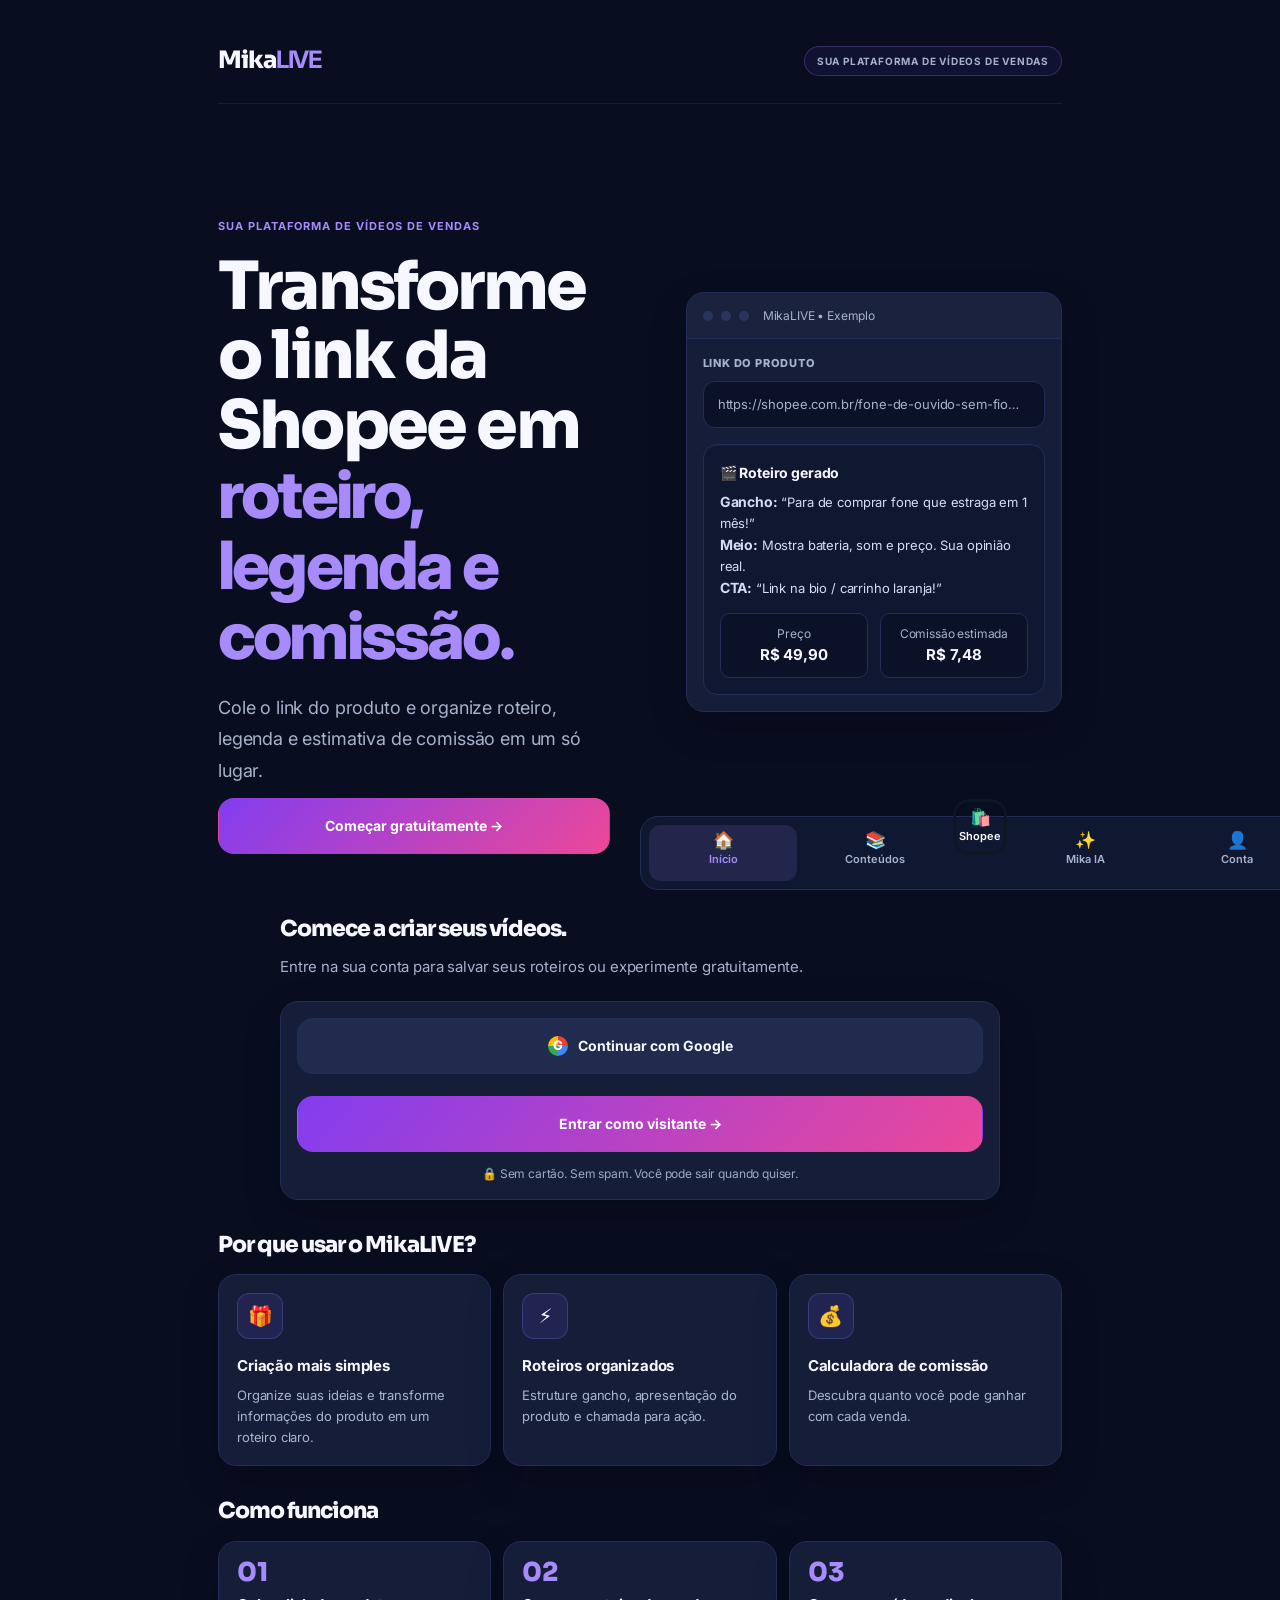
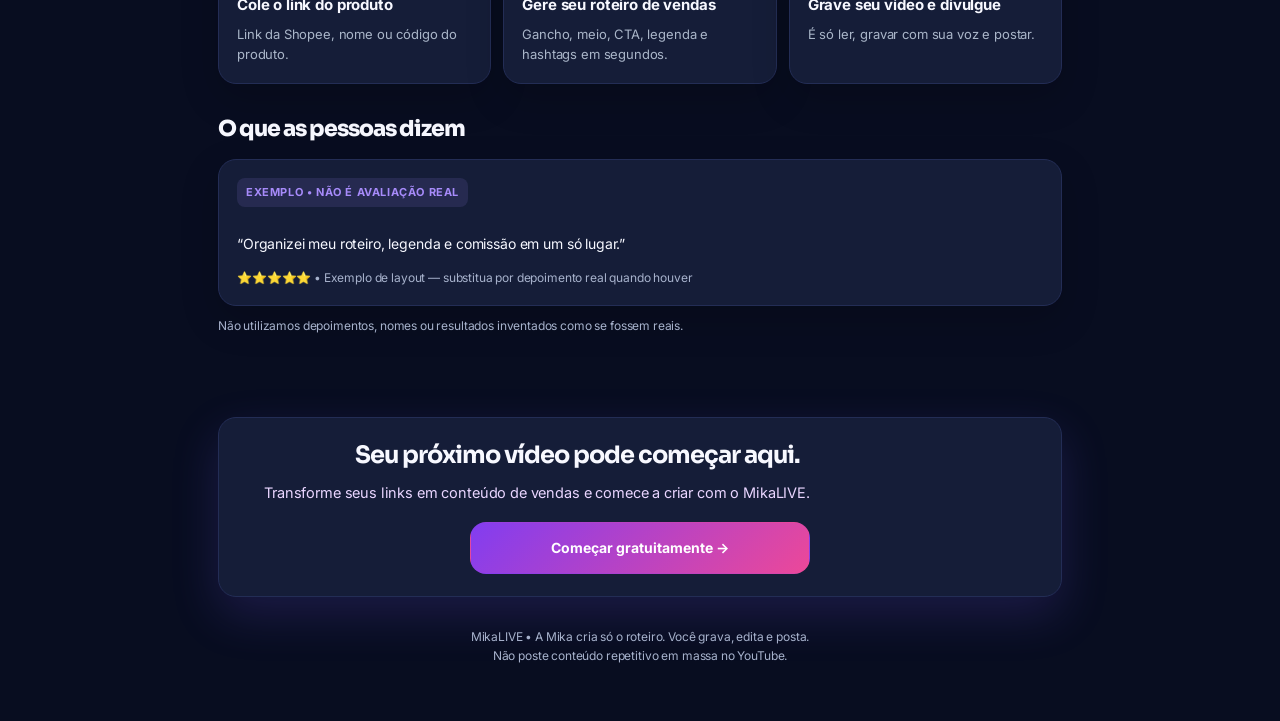
==== commit e5211ae9: "Refina landing e finaliza regras mobile-first sem movimento" ====
--- a/index.html
+++ b/index.html
@@ -12,6 +12,7 @@
         href="https://fonts.googleapis.com/css2?family=Inter:wght@400;500;600;700;800&family=Sora:wght@600;700;800&display=swap"
         rel="stylesheet">
     <style>
+
         /* ============ MIKALIVE - PAGINA INICIAL PREMIUM ============ */
         :root {
             --bg: #080D20;
@@ -756,7 +757,7 @@
     --text: #f4f6fb; --muted: #9aa7ba; --verde: #34d399; --verde-bg: #102820;
     --surface: #0e1523; --radius-card: 18px; --shadow-card: 0 14px 38px rgba(0,0,0,.18);
 }
-html { scroll-behavior: smooth; }
+html { scroll-behavior:auto; }
 body { background: radial-gradient(ellipse at 12% 0%, rgba(118,87,246,.12), transparent 34rem), var(--bg); color: var(--text); line-height: 1.55; letter-spacing: -.01em; }
 button, input, textarea, select { font: inherit; }
 button {  }
@@ -1867,7 +1868,7 @@
 .home-welcome{margin:10px 0 20px}.home-welcome p{margin:0;font-size:14px}.home-welcome h1{margin:4px 0;font-size:32px}.home-primary-action{margin:0 0 32px}
 .home-shortcuts{display:grid;grid-template-columns:repeat(3,minmax(0,1fr));gap:8px;margin-top:12px}.home-shortcuts .btn-app{padding-inline:6px;font-size:12px}
 .home-overview,.home-panel{margin-top:32px}.home-section-heading,.home-panel-heading{display:flex;justify-content:space-between;align-items:flex-end;gap:10px;margin-bottom:12px}
-.home-section-heading h2,.home-panel-heading h2{margin:2px 0 0;font-size:20px}.home-section-heading>span,.home-panel-heading>span{color:var(--muted);font-size:11px}
+.home-section-heading h2,.home-panel-heading h2{margin:2px 0 0;font-size:22px}.home-section-heading>span,.home-panel-heading>span{color:var(--muted);font-size:11px}
 .home-kpis{display:grid;grid-template-columns:repeat(2,minmax(0,1fr));gap:12px}.home-kpi-card{display:flex;flex-direction:column;gap:4px;text-align:left}
 .home-kpi-card b{font-family:'Sora',sans-serif;font-size:28px;color:var(--text)}.home-kpi-card>span:last-child{color:var(--muted);font-size:12px}
 input,textarea,select{display:block;box-sizing:border-box;width:100%;min-width:0;min-height:56px;padding:16px!important;border:1px solid var(--border)!important;border-radius:14px!important;background:#0E1630!important;color:var(--text)!important;font-family:'Inter',sans-serif!important;font-size:16px!important;line-height:1.4!important;margin-top:8px}
@@ -1883,13 +1884,14 @@
 .module-card-heading b,.results-heading b{display:block;color:var(--text);font-size:15px}.module-card-heading p,.results-heading p{margin:4px 0 0;color:var(--muted);font-size:13px;line-height:1.55}
 .module-step{color:var(--highlight);font-weight:800}.module-output,.module-generated-text{color:var(--text);overflow-wrap:anywhere;line-height:1.7}
 .menu-baixo{position:fixed;z-index:50;left:12px;right:12px;bottom:max(10px,env(safe-area-inset-bottom));width:auto;display:flex;gap:4px;padding:8px;border:1px solid var(--border);border-radius:18px;background:#101831;box-shadow:none!important}
-.menu-baixo button{flex:1;min-width:0;min-height:52px;padding:5px 2px;border:0;border-radius:12px;background:transparent;color:var(--muted);font-size:11px}.menu-baixo button.ativo{color:var(--highlight);background:rgba(167,139,250,.12)}
+.menu-baixo button{flex:1;min-width:0;min-height:56px;padding:5px 2px;border:0;border-radius:16px;background:transparent;color:var(--muted);font-size:11px}.menu-baixo button.ativo{color:var(--highlight);background:rgba(167,139,250,.12)}
 #modal-video{padding:12px;background:rgba(3,7,18,.92);align-items:flex-end}#modal-video .modal-box{width:100%;max-width:600px;max-height:88vh;overflow:auto;padding:18px;border:1px solid var(--border);border-radius:20px 20px 0 0;background:var(--card);box-shadow:none}
 #modal-video .modal-box h2{font-size:22px;color:var(--text)}#modal-video .modal-box .card-app{padding:14px;margin-bottom:12px}.list-item{min-width:0;overflow-wrap:anywhere;border-bottom:1px solid var(--border);padding:12px 0}
-.aba{min-height:44px;border-radius:12px;background:#202B4D;color:var(--muted)}.aba.ativa{background:var(--primary);color:#fff}
+.aba{min-height:56px;border-radius:16px;background:#202B4D;color:var(--muted)}.aba.ativa{background:var(--primary);color:#fff}
 @media(min-width:640px){.landing{padding:28px 28px 56px}.landing .grid3,.landing .passos{grid-template-columns:repeat(3,minmax(0,1fr))}.app{padding-inline:24px}.module-fields{display:grid;grid-template-columns:repeat(2,minmax(0,1fr))}.module-field-wide{grid-column:1/-1}.menu-baixo{left:50%;right:auto;width:min(680px,calc(100% - 32px))}#modal-video{align-items:center}#modal-video .modal-box{border-radius:20px}}
 @media(max-width:380px){.home-shortcuts{gap:5px}.home-shortcuts .btn-app{font-size:11px}.app{padding-inline:12px}}
 @media(prefers-reduced-motion:reduce){*{scroll-behavior:auto!important}}
+
 
 </style>
 </head>
@@ -1906,9 +1908,9 @@
         <!-- SECAO 1 - HERO -->
         <section>
             <p class="eyebrow">Sua plataforma de vídeos de vendas</p>
-            <h1>Transforme qualquer produto em um <em>vídeo que vende.</em></h1>
-            <p class="sub">Envie o link do produto e receba um roteiro de vendas, legenda e cálculo de comissão em
-                segundos.</p>
+            <h1>Transforme o link da Shopee em <em>roteiro, legenda e comissão.</em></h1>
+            <p class="sub">Cole o link do produto e organize roteiro, legenda e estimativa de comissão em um só lugar.</p>
+            <button class="btn btn-visitante" onclick="document.getElementById('area-entrada').scrollIntoView({behavior:'auto'})">Começar gratuitamente →</button>
 
             <div class="demo" aria-label="Exemplo de como funciona">
                 <div class="demo-head"><span class="dot"></span><span class="dot"></span><span
@@ -1948,12 +1950,12 @@
             <h2 style="margin-bottom:16px">Por que usar o MikaLIVE?</h2>
             <div class="grid3">
                 <div class="benef">
-                    <div class="ico">🎁</div><b>10 roteiros grátis</b>
-                    <p>Experimente a plataforma e comece a criar seus primeiros conteúdos.</p>
+                    <div class="ico">🎁</div><b>Criação mais simples</b>
+                    <p>Organize suas ideias e transforme informações do produto em um roteiro claro.</p>
                 </div>
                 <div class="benef">
-                    <div class="ico">⚡</div><b>Roteiros em segundos</b>
-                    <p>Receba um texto organizado, pronto para ler e gravar.</p>
+                    <div class="ico">⚡</div><b>Roteiros organizados</b>
+                    <p>Estruture gancho, apresentação do produto e chamada para ação.</p>
                 </div>
                 <div class="benef">
                     <div class="ico">💰</div><b>Calculadora de comissão</b>
@@ -1986,7 +1988,7 @@
             <h2 style="margin-bottom:16px">O que as pessoas dizem</h2>
             <div class="depo">
                 <span class="tag">EXEMPLO • NÃO É AVALIAÇÃO REAL</span>
-                <p>“Fiz meu primeiro vídeo com roteiro da Mika e vendi 7 produtos no mesmo dia!”</p>
+                <p>“Organizei meu roteiro, legenda e comissão em um só lugar.”</p>
                 <small>⭐⭐⭐⭐⭐ • Exemplo de layout — substitua por depoimento real quando houver</small>
             </div>
             <p style="font-size:12px;color:var(--muted);margin-top:10px">Não utilizamos depoimentos, nomes ou resultados
@@ -1998,7 +2000,7 @@
             <h2>Seu próximo vídeo pode começar aqui.</h2>
             <p>Transforme seus links em conteúdo de vendas e comece a criar com o MikaLIVE.</p>
             <button class="btn"
-                onclick="document.getElementById('area-entrada').scrollIntoView({behavior:'smooth'})">Começar
+                onclick="document.getElementById('area-entrada').scrollIntoView({behavior:'auto'})">Começar
                 gratuitamente →</button>
         </section>
         <p class="footer">MikaLIVE • A Mika cria só o roteiro. Você grava, edita e posta.<br>Não poste conteúdo
@@ -2618,7 +2620,7 @@
     
 <script>
 
-/* ===== assets/js/database.js ===== */
+/* ===== CAMADA DE DADOS ===== */
 /* MikaLIVE — camada de dados do aplicativo principal.
 
  * Extraída da implementação oficial da raiz, preservando sua lógica atual.
@@ -2688,7 +2690,7 @@
 var DB = loadDB();
 
 
-/* ===== assets/js/auth.js ===== */
+/* ===== AUTENTICACAO E SESSAO ===== */
 /* MikaLIVE — autenticação e sessão.
 
  * Extraído da implementação principal sem alterar seu comportamento nesta etapa.
@@ -2720,7 +2722,7 @@
 function sairDoGoogle() { if (!confirm("Sair do Google?")) return; try { if (typeof google !== "undefined" && google.accounts && google.accounts.id) { google.accounts.id.disableAutoSelect(); if (googleEmailAtual) google.accounts.id.revoke(googleEmailAtual, function () { }); } } catch (e) { } DB.usuario = null; googleEmailAtual = ""; saveDB(); try { localStorage.removeItem(SESSION_KEY); } catch (e) { } alert("Você saiu! ✅"); mostrarTela("tela-login"); setTimeout(initGoogleBtn, 300); }
 
 
-/* ===== assets/js/navigation.js ===== */
+/* ===== NAVEGACAO ===== */
 /* MikaLIVE — navegação e troca de telas.
 
  * Extraída da implementação principal, preservando os IDs e o comportamento atual.
@@ -2758,7 +2760,7 @@
 function abrirGrupoConta(id, botao) { var c = $(id); if (!c) return; var aberto = c.classList.contains('aberto'); document.querySelectorAll('.grupo-conteudo').forEach(function (x) { x.classList.remove('aberto'); }); if (!aberto) c.classList.add('aberto'); }
 
 
-/* ===== assets/js/shopee.js ===== */
+/* ===== MODULO SHOPEE ===== */
 /* MikaLIVE — geração de roteiro para Shopee.
 
  * Função extraída do index.html principal. Mantém os campos e o comportamento da versão atual.
@@ -2781,7 +2783,7 @@
         }
 
 
-/* ===== assets/js/instagram.js ===== */
+/* ===== MODULO INSTAGRAM ===== */
 /* MikaLIVE — ferramentas de conteúdo para Instagram.
  * Extraídas da versão principal atual. Dependências: sanitizar, $, mostrarErro, videoAtual.
  */
@@ -2803,7 +2805,7 @@
 function gerarCTA() { $("ferramenta-insta-resultado").textContent = "💬 CTA:\n\n\"Comenta EU QUERO!\"\n\"Salva pra não perder!\"\n\"Marca aquela amiga!\""; }
 
 
-/* ===== assets/js/youtube.js ===== */
+/* ===== MODULO YOUTUBE ===== */
 /* MikaLIVE — ações e validações da área YouTube.
  * Extraídas da implementação principal atual. Dependências: $, mostrarErro, gerarComIA, salvarVideoAtual.
  */
@@ -2815,7 +2817,7 @@
 function salvarVideoYTSeguro() { var c1 = $("check-humano").checked; var c2 = $("check-original").checked; if (!c1 || !c2) { mostrarErro("Marca os 2 checks antes de salvar."); return; } salvarVideoAtual(); }
 
 
-/* ===== assets/js/app.js ===== */
+/* ===== APLICATIVO E RECURSOS ===== */
         /* LOGICA PRESERVADA - MESMOS NOMES, MESMOS IDS */
         const $ = function (id) { return document.getElementById(id); };
         function mostrarErro(m) { alert(m); registrarLog("erro", m); }
@@ -2858,7 +2860,7 @@
         async function perguntarMikaIA() { var tema = ($("mika-tema").value || "").trim(); if (!tema) { mostrarErro("Escreve o tema primeiro."); return; } var plat = $("mika-plataforma").value; mikaUltimoTema = tema; mikaUltimaPlataforma = plat; $("mika-resposta").textContent = "✨ Mika IA pensando..."; try { var res = await fetch('/api/ia', { method: 'POST', headers: { 'Content-Type': 'application/json' }, body: JSON.stringify({ pergunta: "Você é a Mika IA, assistente de ROTEIRO. Plataforma: " + plat + ". Tema: " + tema + ". Crie roteiro original, gancho, opinião e CTA." }) }); var dados = await res.json(); if (!res.ok) throw new Error(dados.erro || 'Erro'); mikaUltimaResposta = dados.resposta; $("mika-resposta").textContent = dados.resposta; } catch (e) { $("mika-resposta").textContent = "Erro: " + e.message; } }
         async function melhorarMika(acao) { if (!mikaUltimaResposta) { mostrarErro("Gera primeiro."); return; } $("mika-resposta").textContent = "✨ Melhorando: " + acao + "..."; try { var res = await fetch('/api/ia', { method: 'POST', headers: { 'Content-Type': 'application/json' }, body: JSON.stringify({ pergunta: "Reescreva deixando " + acao + ", tema: " + mikaUltimoTema + ". Texto: " + mikaUltimaResposta }) }); var dados = await res.json(); if (!res.ok) throw new Error(dados.erro || 'Erro'); mikaUltimaResposta = dados.resposta; $("mika-resposta").textContent = dados.resposta; } catch (e) { mostrarErro("Erro: " + e.message); } }
         function salvarMikaIAComoRoteiro() { if (!mikaUltimaResposta) { mostrarErro("Gera primeiro."); return; } var tipo = mikaUltimaPlataforma === 'insta' ? 'insta' : mikaUltimaPlataforma; DB.videos.push({ id: "vid_" + Date.now(), tipo: tipo, titulo: mikaUltimoTema.slice(0, 80), roteiro: mikaUltimaResposta, legenda: "", hashtags: "", criadoEm: new Date().toISOString(), favorito: false }); saveDB(); atualizarResumo(); alert("Salvo! ✅"); irPara('tela-conteudos'); }
-        function atualizarResumo() { function set(id, val) { var el = $(id); if (el) el.innerText = val; } set("kpi-roteiros", Math.max(1, DB.videos.length)); set("kpi-produtos", Math.max(1, DB.produtos.length)); }
+        function atualizarResumo() { function set(id, val) { var el = $(id); if (el) el.innerText = val; } set("kpi-roteiros", DB.videos.length); set("kpi-produtos", DB.produtos.length); }
         function salvarCalendario() { var tema = ($("cal-tema").value || "").trim(); var plat = $("cal-plataforma").value; var data = $("cal-data").value; if (!tema || !data) { mostrarErro("Preencha tema e data."); return; } DB.calendario.push({ id: "cal_" + Date.now(), tema: tema, plataforma: plat, data: data, criadoEm: new Date().toISOString() }); saveDB(); $("cal-tema").value = ""; renderCalendario(); renderCalendarioHoje(); alert("Salvo! ✅"); }
         function renderCalendario() { var el = $("lista-calendario"); if (!el) return; if (!DB.calendario.length) { el.innerHTML = "<p style='color:var(--muted);font-size:13px;margin-top:12px'>Nenhum planejamento.</p>"; return; } el.innerHTML = DB.calendario.slice().reverse().map(function (c, i) { return "<div class='list-item'><b>" + escapeHtml(c.tema) + "</b><small>📅 " + escapeHtml(c.data) + " • " + escapeHtml(c.plataforma) + "</small><button class='btn-app btn-ghost-app' onclick='excluirCalendario(" + (DB.calendario.length - 1 - i) + ")'>Excluir</button></div>"; }).join(""); }
         function excluirCalendario(idx) { DB.calendario.splice(idx, 1); saveDB(); renderCalendario(); renderCalendarioHoje(); }
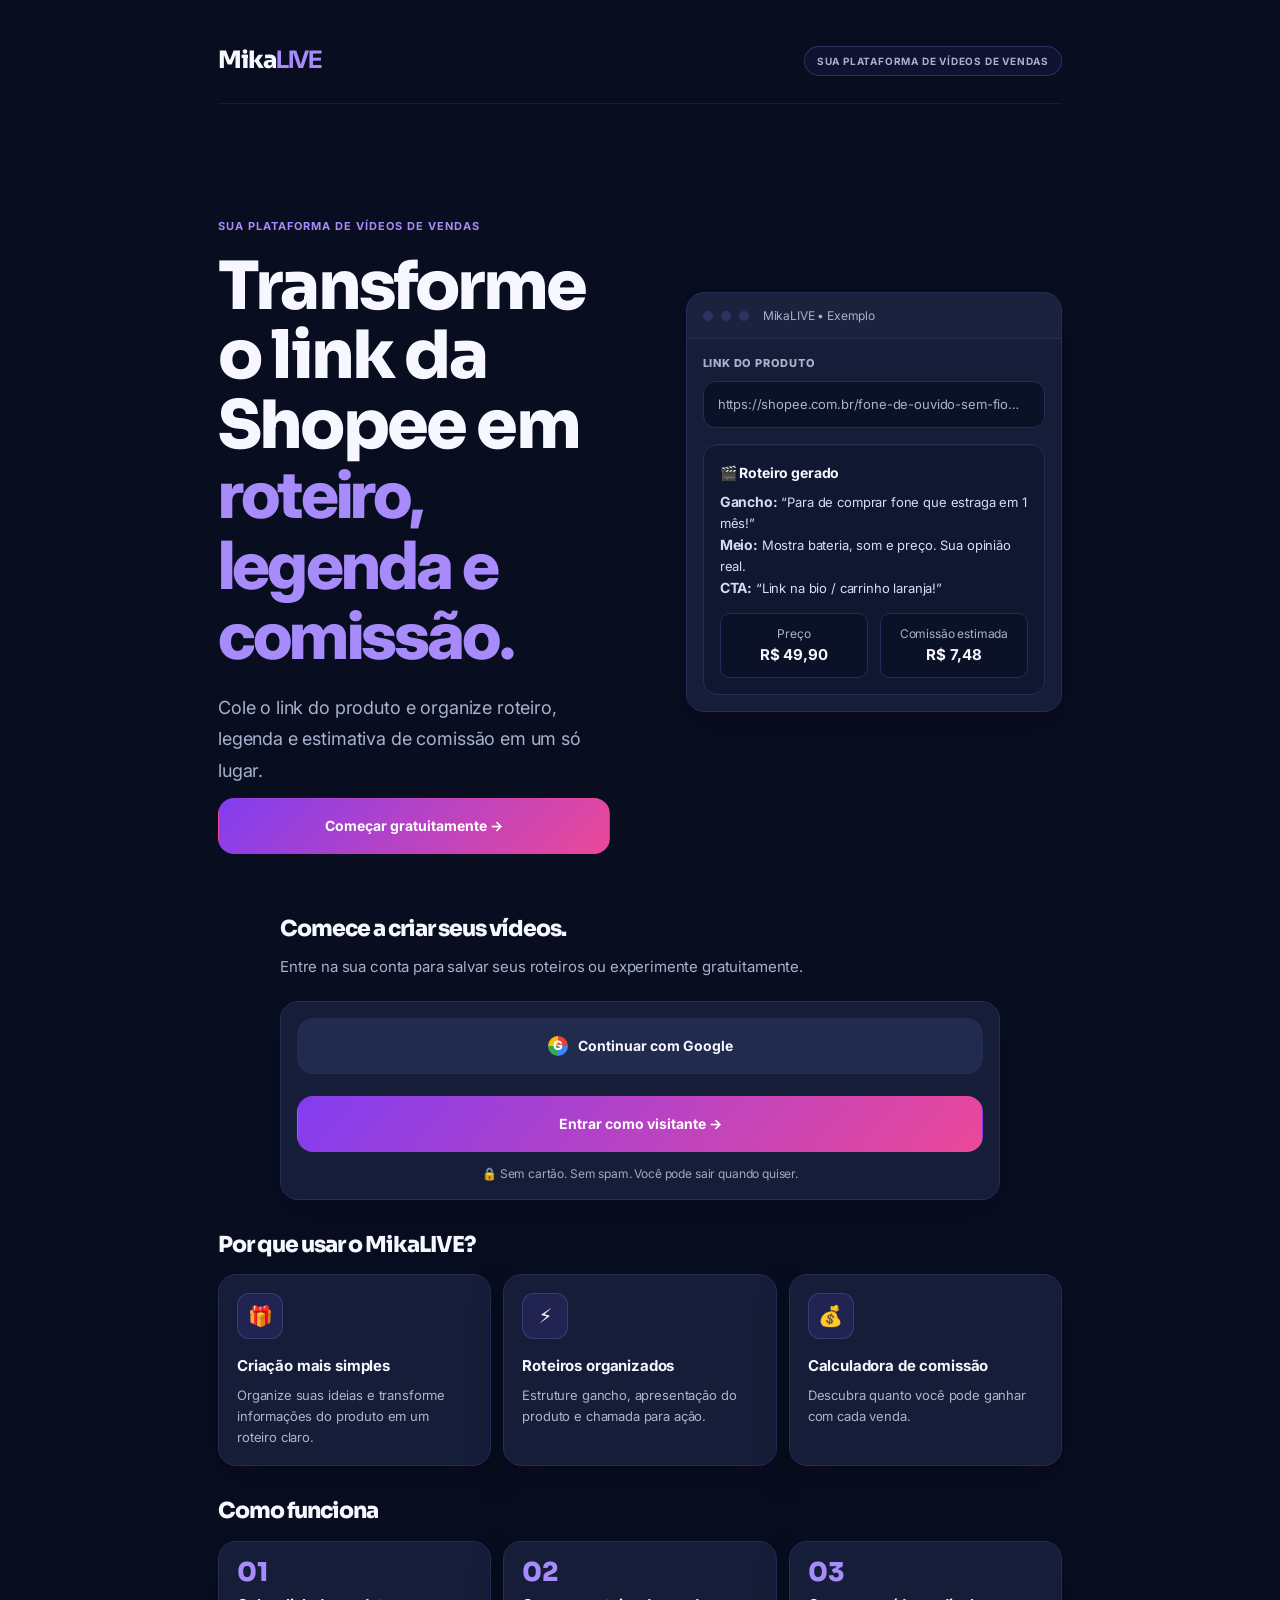
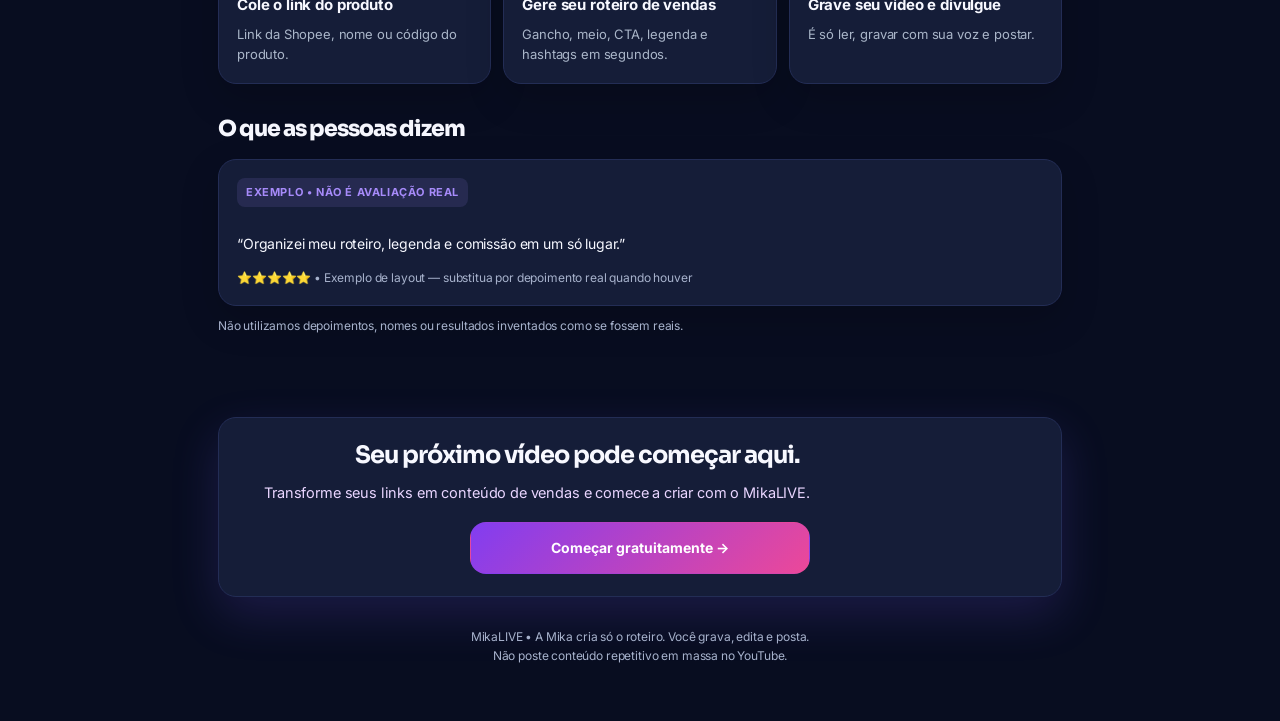
==== commit 5ee1f0e5: "Corrige declaração assíncrona que bloqueava o JavaScript" ====
--- a/index.html
+++ b/index.html
@@ -2842,7 +2842,7 @@
         function favoritarVideoModal() { var v = DB.videos.find(function (x) { return x.id === videoAbertoId; }); if (!v) return; v.favorito = !v.favorito; saveDB(); renderListaVideos(); alert(v.favorito ? "Favoritado ⭐" : "Desfavoritado"); }
         function excluirVideoModal() { if (!confirm("Excluir?")) return; DB.videos = DB.videos.filter(function (x) { return x.id !== videoAbertoId; }); saveDB(); fecharModal(); renderListaVideos(); atualizarResumo(); }
         function limparVideos() { if (!confirm("Limpar TODOS?")) return; DB.videos = []; saveDB(); renderListaVideos(); atualizarResumo(); }
-        async async function gerarComIA(tipo) {
+        async function gerarComIA(tipo) {
             try {
                 var pergunta = "";
                 if (tipo === 'shop') { pergunta = "Crie roteiro 30s para vender: " + ($("nome-produto").value || "Tv box") + ", preço " + ($("preco-produto").value || "200") + ", descrição: " + ($("desc-produto").value || "") + ", opinião: " + ($("shop-opiniao").value || ""); }
